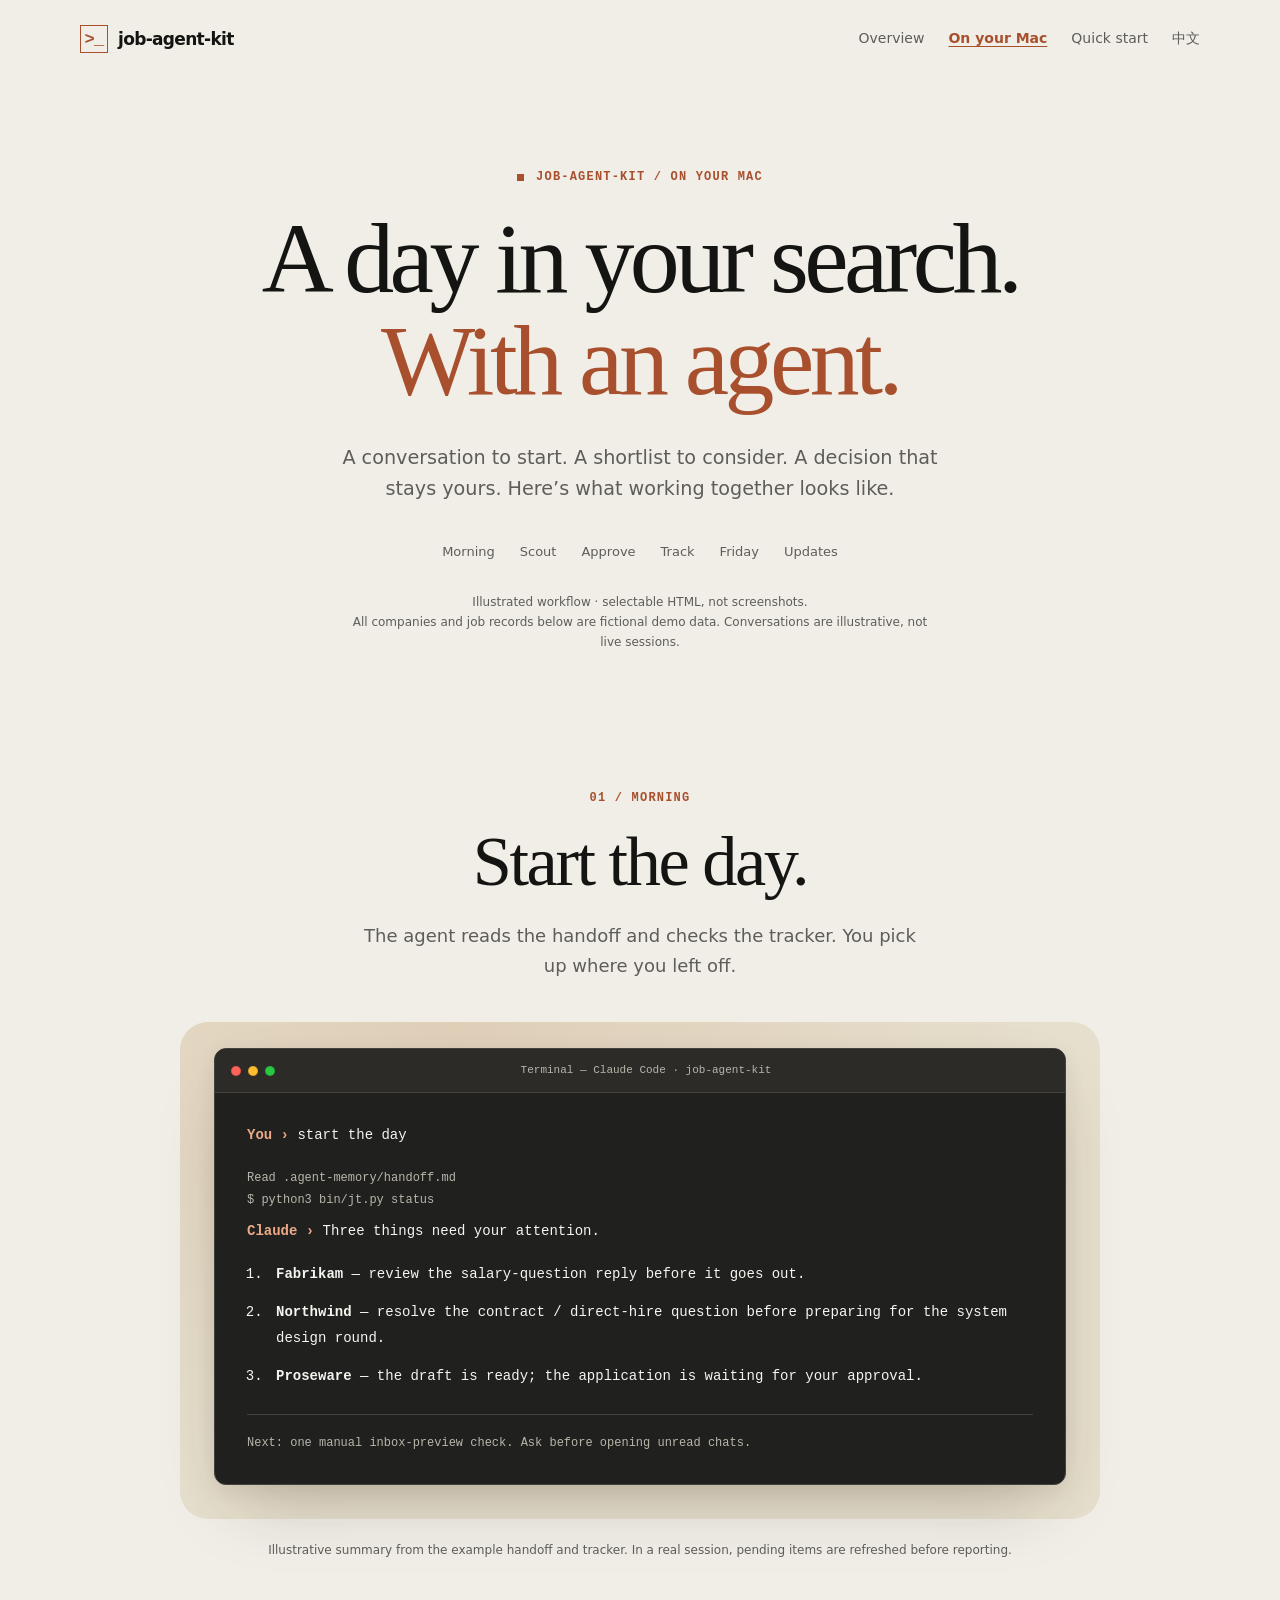
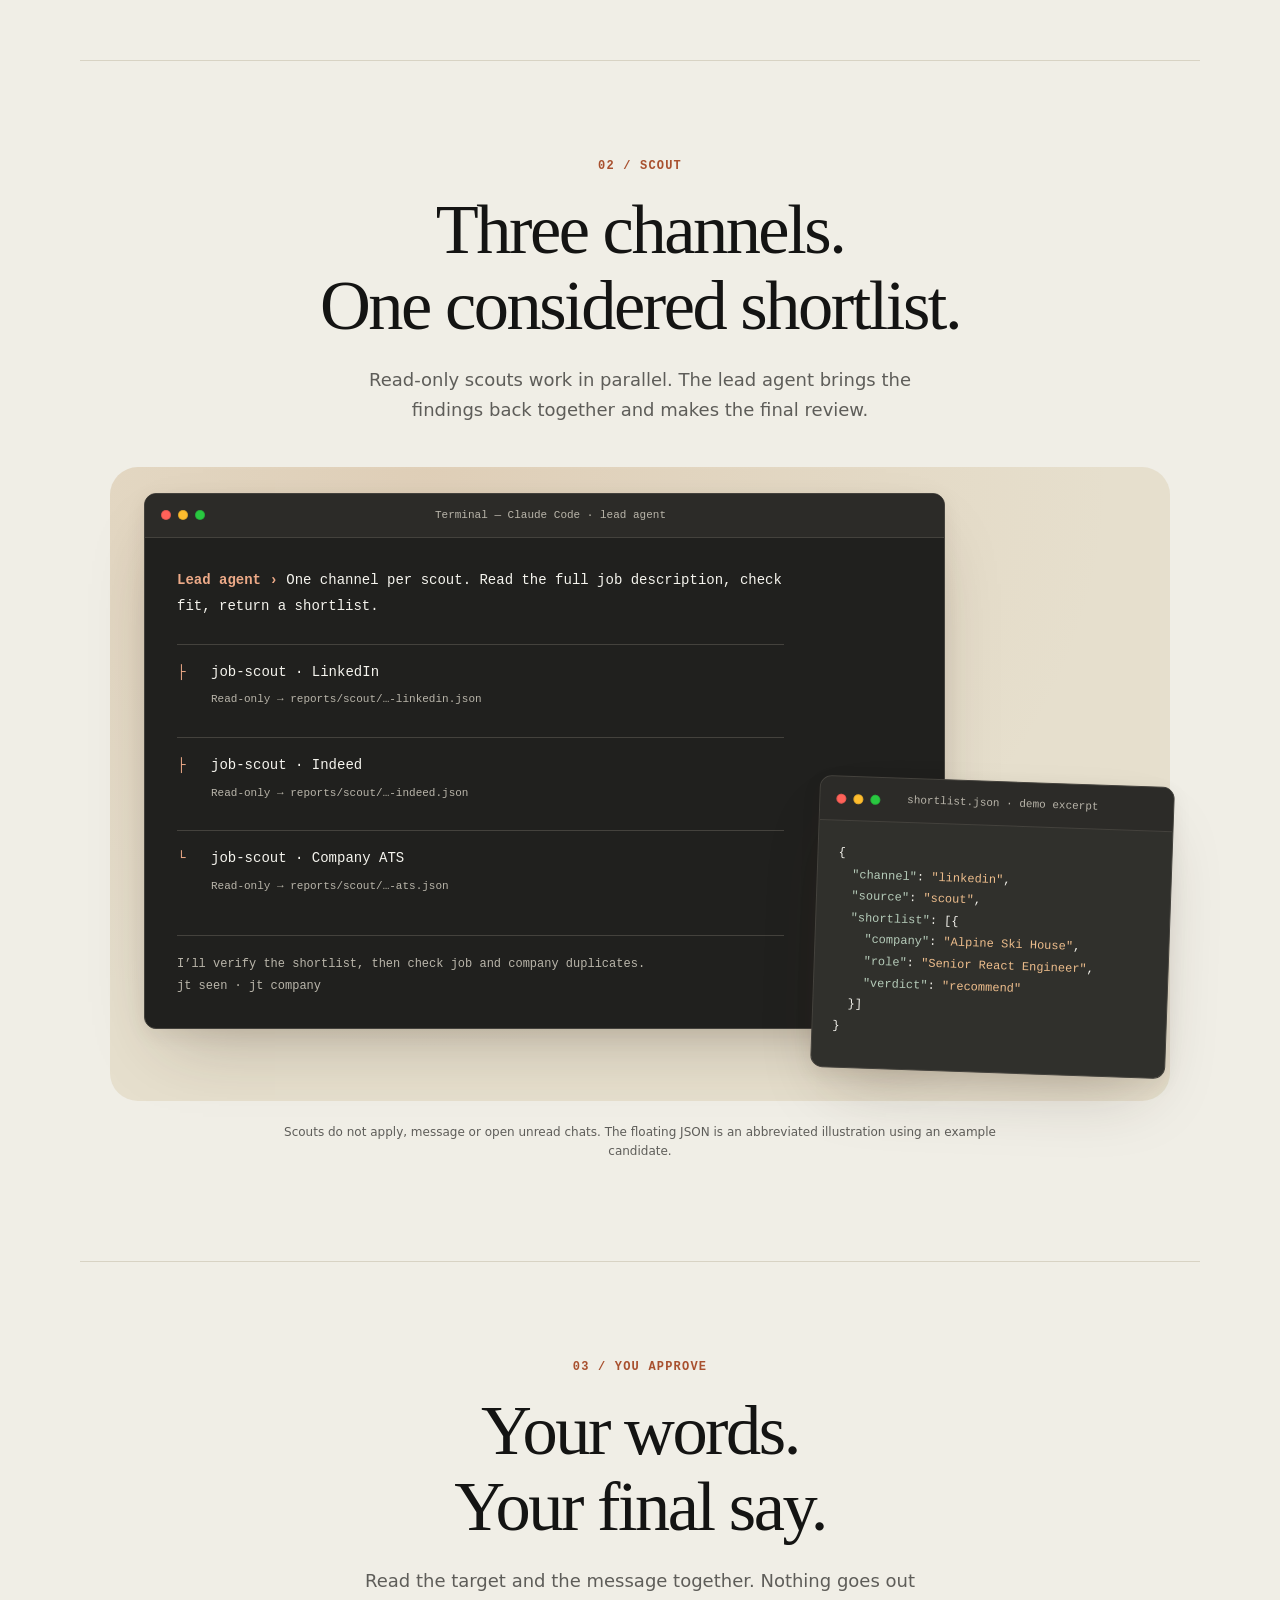
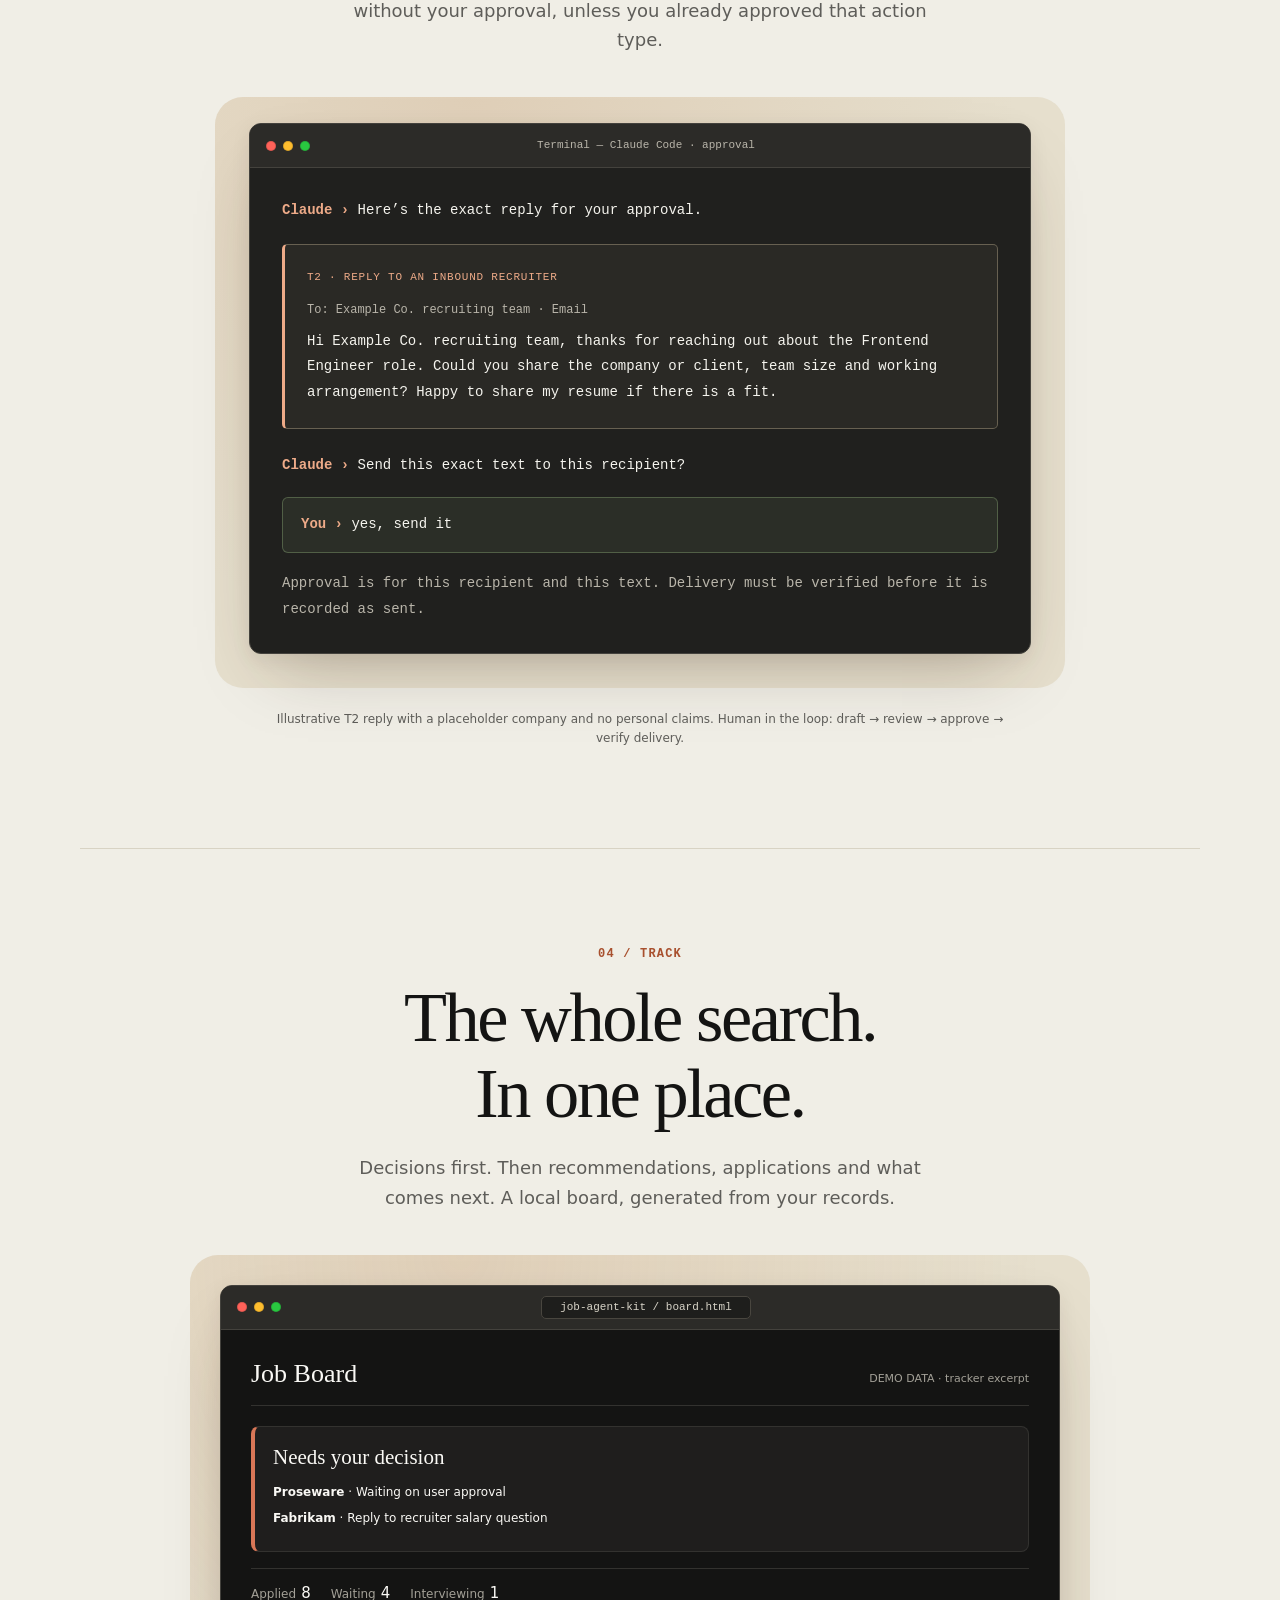
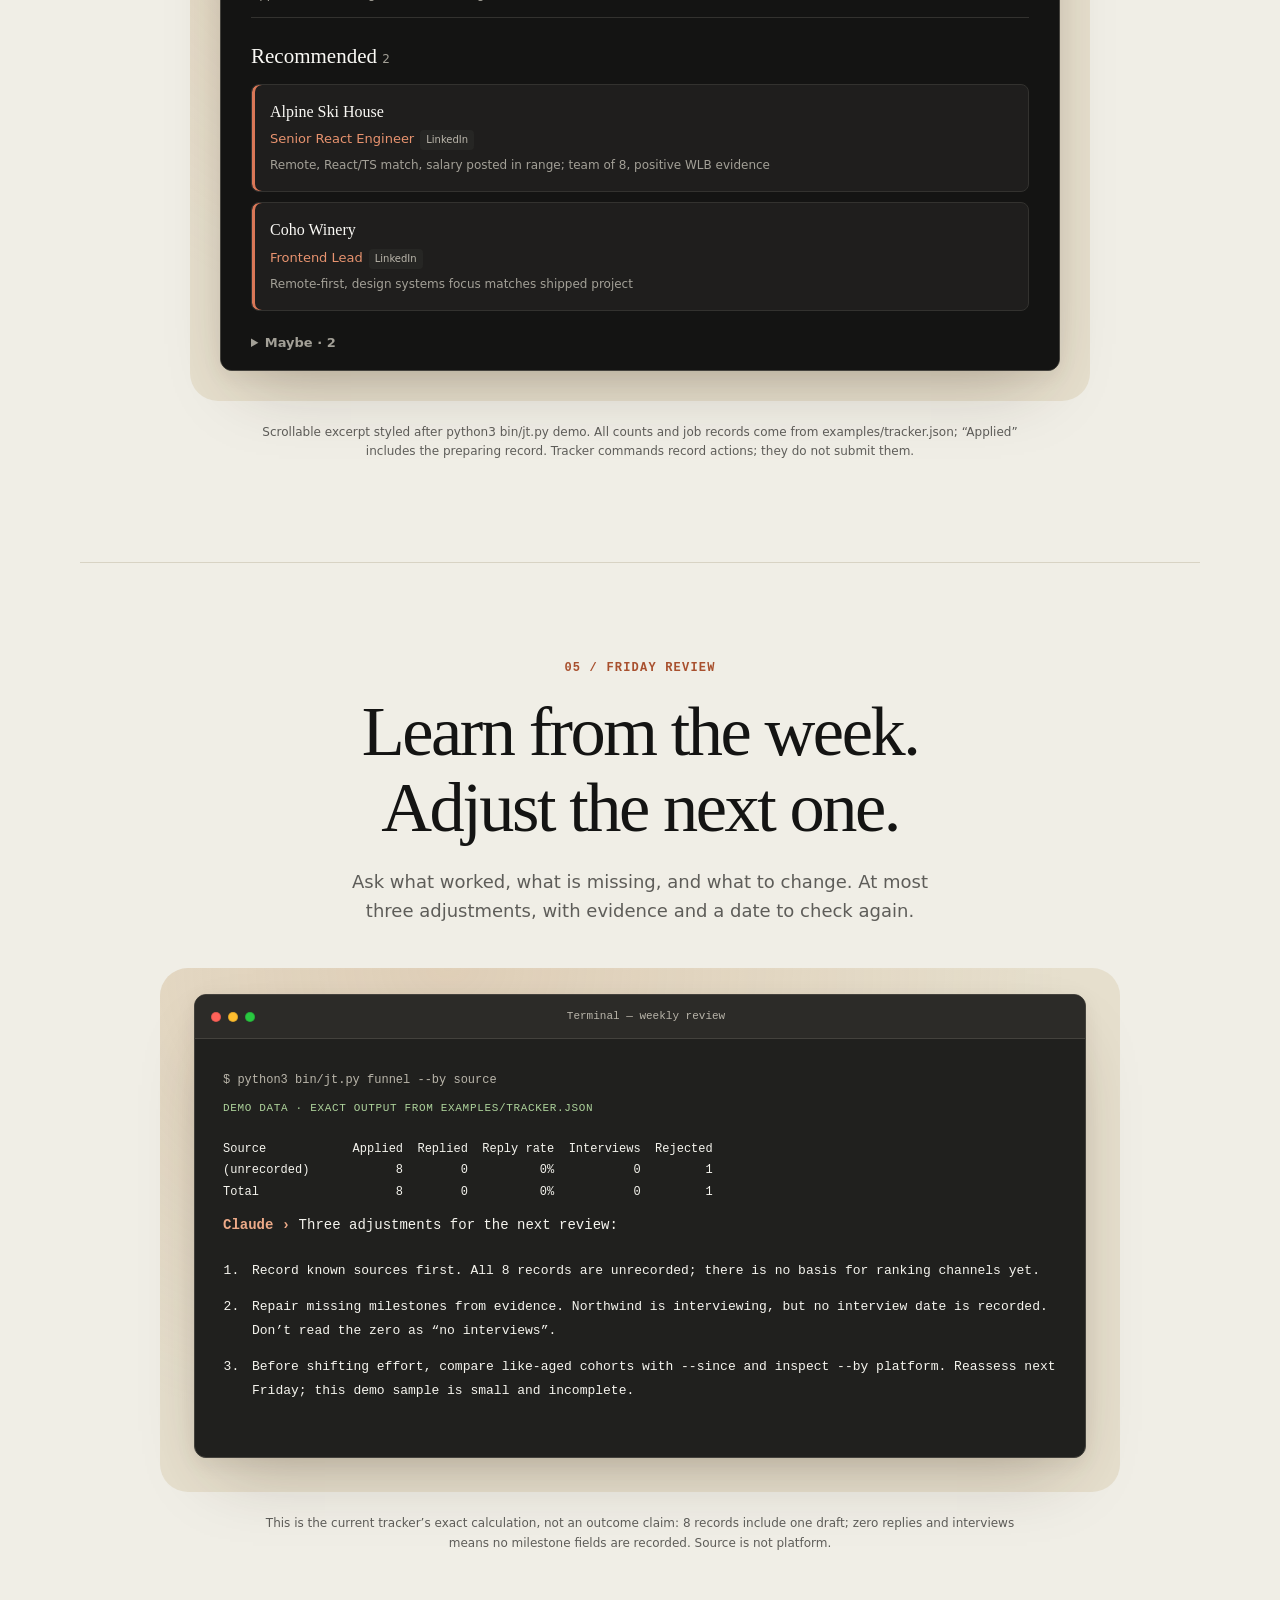
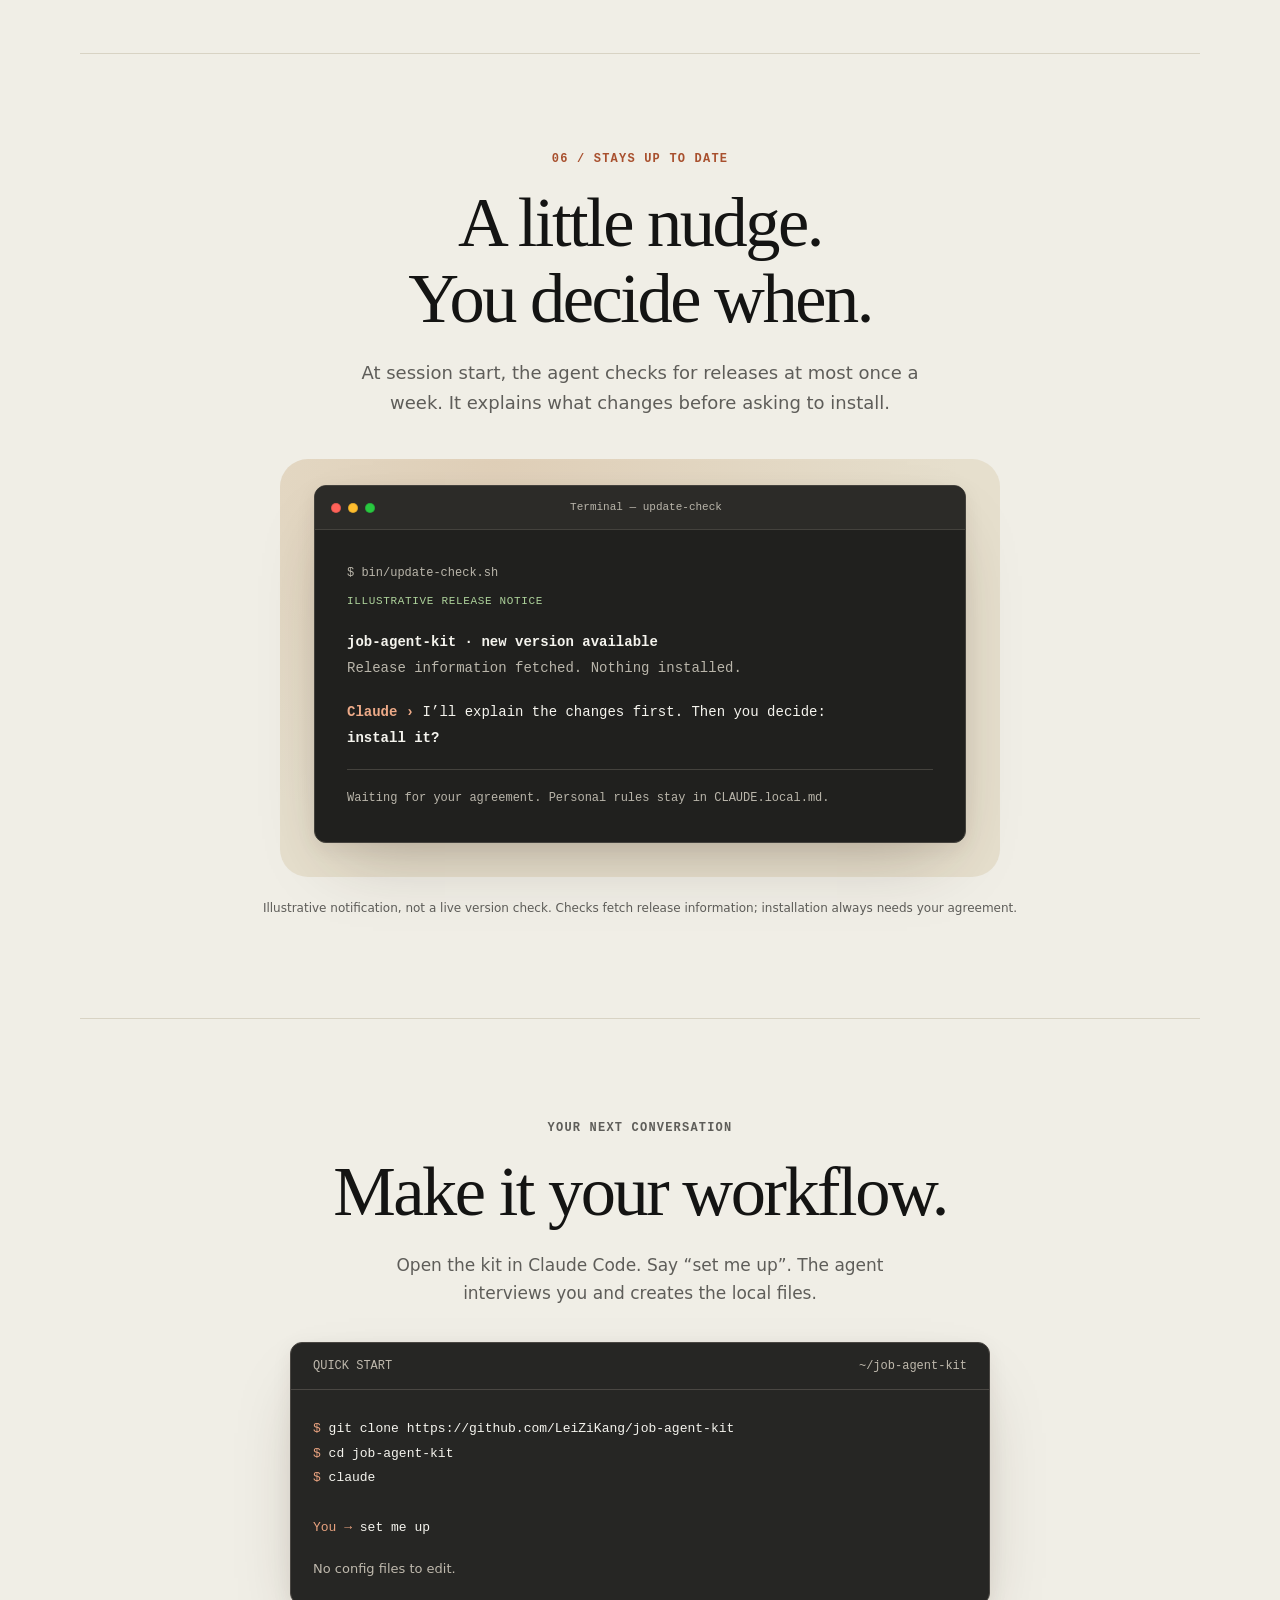
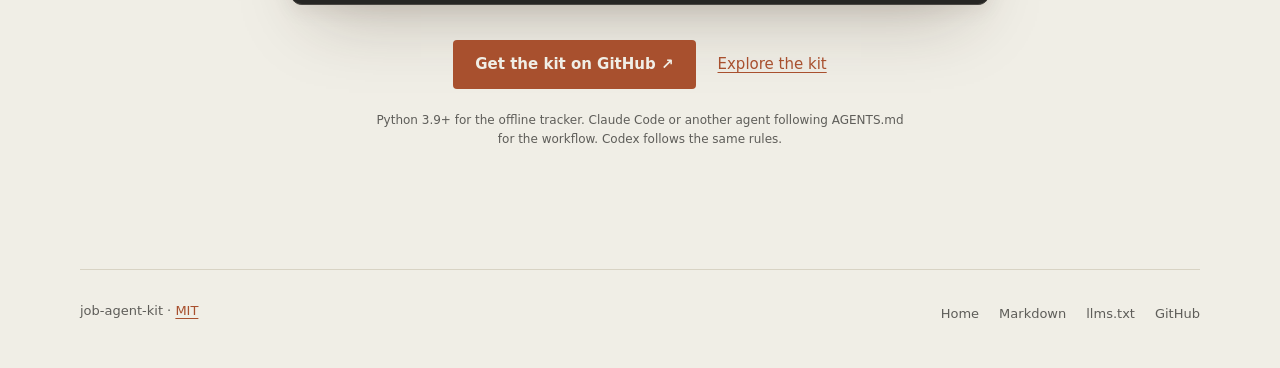
==== site/mac/index.html @ a9275a96 "site: "On your Mac" showcase page (EN + ZH) - site/mac/ and site/zh/mac/: a day with the kit in six " ====
<!doctype html>
<html lang="en">
<head>
<meta charset="utf-8">
<meta name="viewport" content="width=device-width, initial-scale=1">
<title>On your Mac — A day with job-agent-kit</title>
<meta name="description" content="See a day with job-agent-kit on your Mac: start in Claude Code, scout with subagents, approve messages, track on a local board and review your week. Illustrated with demo data.">
<link rel="canonical" href="https://leizikang.github.io/job-agent-kit/mac/">
<link rel="alternate" hreflang="en" href="https://leizikang.github.io/job-agent-kit/mac/">
<link rel="alternate" hreflang="zh-CN" href="https://leizikang.github.io/job-agent-kit/zh/mac/">
<link rel="alternate" hreflang="x-default" href="https://leizikang.github.io/job-agent-kit/mac/">
<link rel="alternate" type="text/markdown" href="./index.md" title="This page in Markdown">
<link rel="describedby" type="text/plain" href="../llms.txt">
<meta property="og:title" content="On your Mac — A day with job-agent-kit">
<meta property="og:description" content="See a day with job-agent-kit on your Mac: start in Claude Code, scout with subagents, approve messages, track on a local board and review your week. Illustrated with demo data.">
<meta property="og:type" content="website">
<meta property="og:url" content="https://leizikang.github.io/job-agent-kit/mac/">
<meta property="og:image" content="https://leizikang.github.io/job-agent-kit/assets/og.png">
<meta property="og:image:width" content="1200">
<meta property="og:image:height" content="630">
<meta property="og:image:alt" content="job-agent-kit — AI job search. You approve.">
<meta property="og:locale" content="en_US">
<meta property="og:locale:alternate" content="zh_CN">
<meta name="twitter:card" content="summary_large_image">
<meta name="twitter:title" content="On your Mac — A day with job-agent-kit">
<meta name="twitter:description" content="See a day with job-agent-kit on your Mac: start in Claude Code, scout with subagents, approve messages, track on a local board and review your week. Illustrated with demo data.">
<meta name="twitter:image" content="https://leizikang.github.io/job-agent-kit/assets/og.png">
<meta name="twitter:image:alt" content="job-agent-kit — AI job search. You approve.">
<meta name="theme-color" content="#f0eee6" media="(prefers-color-scheme: light)">
<meta name="theme-color" content="#1f1e1d" media="(prefers-color-scheme: dark)">
<link rel="icon" type="image/svg+xml" href="../assets/favicon.svg">
<link rel="stylesheet" href="../assets/style.css">
<link rel="stylesheet" href="../assets/mac.css">
<script type="application/ld+json">{"@context":"https://schema.org","@type":"WebPage","@id":"https://leizikang.github.io/job-agent-kit/mac/#webpage","name":"On your Mac — A day with job-agent-kit","description":"See a day with job-agent-kit on your Mac: start in Claude Code, scout with subagents, approve messages, track on a local board and review your week. Illustrated with demo data.","url":"https://leizikang.github.io/job-agent-kit/mac/","inLanguage":"en","isPartOf":{"@type":"WebSite","name":"job-agent-kit","url":"https://leizikang.github.io/job-agent-kit/"},"breadcrumb":{"@id":"https://leizikang.github.io/job-agent-kit/mac/#breadcrumb"}}</script>
<script type="application/ld+json">{"@context":"https://schema.org","@type":"BreadcrumbList","itemListElement":[{"@type":"ListItem","position":1,"name":"Home","item":"https://leizikang.github.io/job-agent-kit/"},{"@type":"ListItem","position":2,"name":"On your Mac","item":"https://leizikang.github.io/job-agent-kit/mac/"}],"@id":"https://leizikang.github.io/job-agent-kit/mac/#breadcrumb"}</script>
</head>
<body class="mac-page">
<a class="skip" href="#main">Skip to content</a>
<header class="site-header wrap">
<a class="brand" href="../"><span class="brand-mark" aria-hidden="true">&gt;_</span>job-agent-kit</a>
<nav aria-label="Main navigation"><a href="../">Overview</a><a href="./" aria-current="page">On your Mac</a><a href="#quick-start">Quick start</a><a href="../zh/mac/" lang="zh-CN" hreflang="zh-CN">中文</a></nav>
</header>
<main id="main" class="wrap">
<section class="mac-hero" aria-labelledby="page-title">
<p class="eyebrow">job-agent-kit / on your Mac</p>
<h1 id="page-title">A day in your search.<br><span>With an agent.</span></h1>
<p class="intro">A conversation to start. A shortlist to consider. A decision that stays yours. Here’s what working together looks like.</p>
<nav class="day-nav" aria-label="Scenes"><a href="#morning">Morning</a><a href="#scout">Scout</a><a href="#approve">Approve</a><a href="#track">Track</a><a href="#review">Friday</a><a href="#updates">Updates</a></nav>
<p class="demo-note">Illustrated workflow · selectable HTML, not screenshots.<br>All companies and job records below are fictional demo data. Conversations are illustrative, not live sessions.</p>
</section>
<section class="scene" id="morning" aria-labelledby="morning-title">
<div class="scene-copy"><p class="kicker">01 / Morning</p><h2 id="morning-title">Start the day.</h2><p>The agent reads the handoff and checks the tracker. You pick up where you left off.</p></div>
<div class="stage reveal "><div class="window "><div class="window-bar"><span class="lights" aria-hidden="true"><i></i><i></i><i></i></span><span class="window-title">Terminal — Claude Code · job-agent-kit</span></div><div class="session"><p><span class="speaker">You ›</span> start the day</p>
<p class="command">Read .agent-memory/handoff.md<br>$ python3 bin/jt.py status</p>
<p><span class="speaker">Claude ›</span> Three things need your attention.</p>
<ol><li><strong>Fabrikam</strong> — review the salary-question reply before it goes out.</li><li><strong>Northwind</strong> — resolve the contract / direct-hire question before preparing for the system design round.</li><li><strong>Proseware</strong> — the draft is ready; the application is waiting for your approval.</li></ol>
<p class="status-line">Next: one manual inbox-preview check. Ask before opening unread chats.</p></div></div></div>
<p class="scene-caption">Illustrative summary from the example handoff and tracker. In a real session, pending items are refreshed before reporting.</p>
</section>
<section class="scene" id="scout" aria-labelledby="scout-title">
<div class="scene-copy"><p class="kicker">02 / Scout</p><h2 id="scout-title">Three channels.<br>One considered shortlist.</h2><p>Read-only scouts work in parallel. The lead agent brings the findings back together and makes the final review.</p></div>
<div class="stage reveal scout-stage"><div class="window "><div class="window-bar"><span class="lights" aria-hidden="true"><i></i><i></i><i></i></span><span class="window-title">Terminal — Claude Code · lead agent</span></div><div class="session"><p><span class="speaker">Lead agent ›</span> One channel per scout. Read the full job description, check fit, return a shortlist.</p>
<ul class="scout-list"><li><span class="branch" aria-hidden="true">├</span><div>job-scout · LinkedIn<small>Read-only → reports/scout/…-linkedin.json</small></div></li><li><span class="branch" aria-hidden="true">├</span><div>job-scout · Indeed<small>Read-only → reports/scout/…-indeed.json</small></div></li><li><span class="branch" aria-hidden="true">└</span><div>job-scout · Company ATS<small>Read-only → reports/scout/…-ats.json</small></div></li></ul>
<p class="status-line">I’ll verify the shortlist, then check job and company duplicates.<br>jt seen · jt company</p></div></div><div class="window json-window"><div class="window-bar"><span class="lights" aria-hidden="true"><i></i><i></i><i></i></span><span class="window-title">shortlist.json · demo excerpt</span></div><div class="session"><pre tabindex="0" aria-label="Shortlist JSON excerpt"><code>{
  <span class="json-key">"channel"</span>: <span class="json-value">"linkedin"</span>,
  <span class="json-key">"source"</span>: <span class="json-value">"scout"</span>,
  <span class="json-key">"shortlist"</span>: [{
    <span class="json-key">"company"</span>: <span class="json-value">"Alpine Ski House"</span>,
    <span class="json-key">"role"</span>: <span class="json-value">"Senior React Engineer"</span>,
    <span class="json-key">"verdict"</span>: <span class="json-value">"recommend"</span>
  }]
}</code></pre></div></div></div>
<p class="scene-caption">Scouts do not apply, message or open unread chats. The floating JSON is an abbreviated illustration using an example candidate.</p>
</section>
<section class="scene" id="approve" aria-labelledby="approve-title">
<div class="scene-copy"><p class="kicker">03 / You approve</p><h2 id="approve-title">Your words.<br>Your final say.</h2><p>Read the target and the message together. Nothing goes out without your approval, unless you already approved that action type.</p></div>
<div class="stage reveal approval-stage"><div class="window "><div class="window-bar"><span class="lights" aria-hidden="true"><i></i><i></i><i></i></span><span class="window-title">Terminal — Claude Code · approval</span></div><div class="session"><p><span class="speaker">Claude ›</span> Here’s the exact reply for your approval.</p>
<div class="draft"><span class="draft-label">T2 · Reply to an inbound recruiter</span><p class="command">To: Example Co. recruiting team · Email</p><p>Hi Example Co. recruiting team, thanks for reaching out about the Frontend Engineer role. Could you share the company or client, team size and working arrangement? Happy to share my resume if there is a fit.</p></div>
<p><span class="speaker">Claude ›</span> Send this exact text to this recipient?</p>
<p class="approved"><span class="speaker">You ›</span> yes, send it</p>
<p class="dim">Approval is for this recipient and this text. Delivery must be verified before it is recorded as sent.</p></div></div></div>
<p class="scene-caption">Illustrative T2 reply with a placeholder company and no personal claims. Human in the loop: draft → review → approve → verify delivery.</p>
</section>
<section class="scene" id="track" aria-labelledby="track-title">
<div class="scene-copy"><p class="kicker">04 / Track</p><h2 id="track-title">The whole search.<br>In one place.</h2><p>Decisions first. Then recommendations, applications and what comes next. A local board, generated from your records.</p></div>
<div class="stage reveal board-stage"><div class="window "><div class="window-bar"><span class="lights" aria-hidden="true"><i></i><i></i><i></i></span><span class="window-title"><span class="browser-address">job-agent-kit / board.html</span></span></div><div class="board-viewport" tabindex="0" role="region" aria-label="Scrollable demo job board"><div class="board-heading"><h3>Job Board</h3><span>DEMO DATA · tracker excerpt</span></div>
<div class="board-panel"><h4>Needs your decision</h4><p><strong>Proseware</strong> · Waiting on user approval</p><p><strong>Fabrikam</strong> · Reply to recruiter salary question</p></div>
<div class="board-metrics"><span>Applied<b>8</b></span><span>Waiting<b>4</b></span><span>Interviewing<b>1</b></span></div>
<h4>Recommended <small>2</small></h4><article class="board-card "><h5>Alpine Ski House</h5><p class="board-role">Senior React Engineer<span class="board-tag">LinkedIn</span></p><p class="why">Remote, React/TS match, salary posted in range; team of 8, positive WLB evidence</p></article><article class="board-card "><h5>Coho Winery</h5><p class="board-role">Frontend Lead<span class="board-tag">LinkedIn</span></p><p class="why">Remote-first, design systems focus matches shipped project</p></article>
<details><summary>Maybe · 2</summary><article class="board-card maybe-card"><h5>Woodgrove</h5><p class="board-role">Full-stack Engineer<span class="board-tag">LinkedIn</span></p><p class="why">Good stack, but no salary and no WLB evidence yet</p></article><article class="board-card maybe-card"><h5>Lucerne</h5><p class="board-role">Web Engineer<span class="board-tag">Company site</span></p><p class="why">Hybrid in another city; ask about remote</p></article></details>
<h4>Applications <small>6 active / 8 total</small></h4><ul class="board-apps"><li><div class="board-app-line"><strong>Northwind</strong><span class="board-pill interviewing">interviewing</span><span class="board-tag">LinkedIn</span></div><p>Senior Frontend Engineer · 2026-09-28</p><p>Prep system design round Oct 16</p></li><li><div class="board-app-line"><strong>Proseware</strong><span class="board-pill preparing">preparing</span><span class="board-tag">Company site</span></div><p>Senior Software Engineer · 2026-10-13</p><p>Waiting on user approval</p></li><li><div class="board-app-line"><strong>Litware</strong><span class="board-pill submitted">submitted</span><span class="board-tag">Indeed</span></div><p>UI Engineer · 2026-10-08</p></li><li><div class="board-app-line"><strong>Adatum</strong><span class="board-pill submitted">submitted</span><span class="board-tag">Referral</span></div><p>Staff Engineer · 2026-10-06</p></li><li><div class="board-app-line"><strong>Fabrikam</strong><span class="board-pill submitted">submitted</span><span class="board-tag">Company site</span></div><p>Full-stack Engineer · 2026-10-02</p><p>Reply to recruiter salary question</p></li><li><div class="board-app-line"><strong>Contoso Mobile</strong><span class="board-pill submitted">submitted</span><span class="board-tag">LinkedIn</span></div><p>iOS Engineer · 2026-10-01</p><p>Follow up Oct 8 (T4)</p></li><li><div class="board-app-line"><strong>Tailspin Toys</strong><span class="board-pill rejected">rejected</span><span class="board-tag">Indeed</span></div><p>Web Platform Engineer · 2026-09-20</p></li><li><div class="board-app-line"><strong>Wingtip</strong><span class="board-pill ghosted">ghosted</span><span class="board-tag">Email</span></div><p>Frontend Engineer · 2026-09-15</p></li></ul></div></div></div>
<p class="scene-caption">Scrollable excerpt styled after python3 bin/jt.py demo. All counts and job records come from examples/tracker.json; “Applied” includes the preparing record. Tracker commands record actions; they do not submit them.</p>
</section>
<section class="scene" id="review" aria-labelledby="review-title">
<div class="scene-copy"><p class="kicker">05 / Friday review</p><h2 id="review-title">Learn from the week.<br>Adjust the next one.</h2><p>Ask what worked, what is missing, and what to change. At most three adjustments, with evidence and a date to check again.</p></div>
<div class="stage reveal review-stage"><div class="window "><div class="window-bar"><span class="lights" aria-hidden="true"><i></i><i></i><i></i></span><span class="window-title">Terminal — weekly review</span></div><div class="session"><p class="command">$ python3 bin/jt.py funnel --by source</p><p class="update-label">Demo data · exact output from examples/tracker.json</p>
<pre tabindex="0" aria-label="Source funnel output; scroll horizontally for all columns"><code>Source            Applied  Replied  Reply rate  Interviews  Rejected
(unrecorded)            8        0          0%           0         1
Total                   8        0          0%           0         1</code></pre>
<p><span class="speaker">Claude ›</span> Three adjustments for the next review:</p>
<ol class="review-notes"><li>Record known sources first. All 8 records are unrecorded; there is no basis for ranking channels yet.</li><li>Repair missing milestones from evidence. Northwind is interviewing, but no interview date is recorded. Don’t read the zero as “no interviews”.</li><li>Before shifting effort, compare like-aged cohorts with --since and inspect --by platform. Reassess next Friday; this demo sample is small and incomplete.</li></ol></div></div></div>
<p class="scene-caption">This is the current tracker’s exact calculation, not an outcome claim: 8 records include one draft; zero replies and interviews means no milestone fields are recorded. Source is not platform.</p>
</section>
<section class="scene" id="updates" aria-labelledby="updates-title">
<div class="scene-copy"><p class="kicker">06 / Stays up to date</p><h2 id="updates-title">A little nudge.<br>You decide when.</h2><p>At session start, the agent checks for releases at most once a week. It explains what changes before asking to install.</p></div>
<div class="stage reveal update-stage"><div class="window "><div class="window-bar"><span class="lights" aria-hidden="true"><i></i><i></i><i></i></span><span class="window-title">Terminal — update-check</span></div><div class="session"><p class="command">$ bin/update-check.sh</p><p class="update-label">Illustrative release notice</p>
<p><strong>job-agent-kit · new version available</strong><br><span class="dim">Release information fetched. Nothing installed.</span></p>
<p><span class="speaker">Claude ›</span> I’ll explain the changes first. Then you decide:<br><strong>install it?</strong></p>
<p class="status-line">Waiting for your agreement. Personal rules stay in CLAUDE.local.md.</p></div></div></div>
<p class="scene-caption">Illustrative notification, not a live version check. Checks fetch release information; installation always needs your agreement.</p>
</section>
<section class="mac-cta" id="quick-start" aria-labelledby="quick-start-title">
<p class="kicker">Your next conversation</p><h2 id="quick-start-title">Make it your workflow.</h2><p>Open the kit in Claude Code. Say “set me up”. The agent interviews you and creates the local files.</p>
<div class="quickstart"><div class="terminal"><div class="terminal-top"><span>QUICK START</span><span>~/job-agent-kit</span></div><pre><code><span class="prompt">$</span> git clone https://github.com/LeiZiKang/job-agent-kit
<span class="prompt">$</span> cd job-agent-kit
<span class="prompt">$</span> claude

<span class="prompt">You →</span> set me up</code></pre><p class="terminal-note">No config files to edit.</p></div></div>
<div class="hero-links"><a class="button" href="https://github.com/LeiZiKang/job-agent-kit">Get the kit on GitHub <span aria-hidden="true">&nbsp;↗</span></a><a href="../">Explore the kit</a></div>
<p class="requirements">Python 3.9+ for the offline tracker. Claude Code or another agent following AGENTS.md for the workflow. Codex follows the same rules.</p>
</section>
</main>
<footer class="site-footer wrap"><p>job-agent-kit · <a href="https://github.com/LeiZiKang/job-agent-kit/blob/main/LICENSE">MIT</a></p><nav aria-label="Footer navigation"><a href="../">Home</a><a href="./index.md">Markdown</a><a href="../llms.txt">llms.txt</a><a href="https://github.com/LeiZiKang/job-agent-kit">GitHub</a></nav></footer>
</body>
</html>
---- site/assets/style.css ----
/* System fonts, local assets, and no runtime dependencies. */
:root{color-scheme:light dark;--bg:#f0eee6;--surface:#faf9f5;--ink:#141413;--muted:#5e5d59;--line:#d8d3c4;--accent:#a8502e;--soft:#e6dfcd;--terminal:#262624;--terminal-ink:#f5f4ee;--focus:#2f6f9f;--serif:"Iowan Old Style","Palatino Linotype",Palatino,"Book Antiqua",Georgia,"Songti SC","Noto Serif CJK SC",serif}
*{box-sizing:border-box}
html{scroll-behavior:smooth;scroll-padding-top:1rem}
body{margin:0;background:var(--bg);color:var(--ink);font-family:system-ui,-apple-system,BlinkMacSystemFont,"Segoe UI",sans-serif;font-size:17px;line-height:1.65}
a{color:var(--accent);text-underline-offset:.22em;text-decoration-thickness:1px}
a:hover{text-decoration-thickness:2px}
a:focus-visible,summary:focus-visible{outline:3px solid var(--focus);outline-offset:5px;border-radius:2px}
.wrap{width:min(1120px,calc(100% - 64px));margin-inline:auto}
.skip{position:absolute;top:-100px;left:1rem;padding:.65rem 1rem;background:var(--surface);z-index:10}
.skip:focus{top:1rem}
.site-header{padding-block:25px;border-bottom:1px solid var(--line);display:flex;justify-content:space-between;align-items:center;gap:1rem;flex-wrap:wrap}
.brand{display:inline-flex;align-items:center;gap:10px;font-size:17px;font-weight:750;letter-spacing:-.04em;color:var(--ink);text-decoration:none}
.brand-mark{display:inline-grid;place-items:center;width:28px;height:28px;border:1px solid var(--accent);color:var(--accent);font:700 17px ui-monospace,monospace}
nav{display:flex;align-items:center;gap:24px;flex-wrap:wrap;font-size:14px}
nav a{color:var(--muted);text-decoration:none;min-height:28px;display:inline-flex;align-items:center}
nav a[aria-current]{color:var(--accent);font-weight:700;text-decoration:underline}
.hero{padding-block:76px 72px;display:grid;grid-template-columns:1.15fr 1fr;gap:56px;align-items:center}
.eyebrow,.kicker,.section-no{font:600 12px/1.5 ui-monospace,SFMono-Regular,Consolas,monospace;letter-spacing:.1em;text-transform:uppercase;color:var(--accent)}
.eyebrow{display:flex;gap:12px;align-items:center;margin:0 0 22px}
.eyebrow::before{content:"";width:7px;height:7px;background:var(--accent)}
h1,h2,h3,p{margin-top:0}
h1{font-family:var(--serif);font-size:clamp(2.6rem,4.6vw,4.25rem);font-weight:500;letter-spacing:-.02em;line-height:1.08;margin-bottom:25px;text-wrap:balance}
h1 span{color:var(--accent)}
h2{font-family:var(--serif);font-size:clamp(1.7rem,3vw,2.35rem);line-height:1.2;letter-spacing:-.01em;font-weight:500;margin-bottom:20px;text-wrap:balance}
h3{font-size:1.05rem;line-height:1.4;margin-bottom:9px;font-weight:650}
p{margin-bottom:1rem}
.intro{color:var(--muted);font-size:18px;max-width:38rem}
.button{display:inline-flex;align-items:center;justify-content:center;background:var(--accent);color:var(--bg);padding:12px 22px;border-radius:4px;text-decoration:none;font-size:15px;font-weight:650;min-height:48px}
.button:hover{filter:brightness(1.12);text-decoration:underline}
.hero-links{display:flex;gap:22px;align-items:center;flex-wrap:wrap;margin-top:25px;font-size:15px}
.terminal{background:var(--terminal);color:var(--terminal-ink);border:1px solid #4a4743;border-radius:7px;box-shadow:10px 10px 0 var(--soft);min-width:0}
.terminal-top{display:flex;justify-content:space-between;gap:12px;border-bottom:1px solid #4a4743;padding:14px 22px;font:12px/1.5 ui-monospace,monospace;color:#bfb9ad}
.terminal pre{margin:0;padding:27px 22px 10px;font-size:13px;line-height:1.9;white-space:pre-wrap;overflow-wrap:anywhere}
code,pre{font-family:ui-monospace,SFMono-Regular,Consolas,monospace}
code{font-size:.9em;overflow-wrap:anywhere}
.terminal code{font-size:inherit}
.prompt{color:#e8a27f}
.terminal-note{padding:8px 22px 24px;font-size:13px;color:#bfb9ad;margin:0}
.terminal-note strong{color:#f5f4ee;font-weight:500}
.requirements{margin:22px 0 0;font-size:12px;color:var(--muted);line-height:1.6}
.section{padding-block:60px;border-top:1px solid var(--line)}
.section-heading{display:grid;grid-template-columns:60px 1fr;align-items:baseline;margin-bottom:24px}
.section-heading h2{margin:0}
.steps{list-style:none;display:grid;grid-template-columns:repeat(5,1fr);padding:0;margin:0;gap:22px}
.steps li{border-top:2px solid var(--accent);padding-top:18px;min-width:0}
.steps p{font-size:14px;color:var(--muted);margin:0}
.two-col{display:grid;grid-template-columns:1fr 1.3fr;gap:70px}
.safety{background:var(--soft);border:1px solid var(--line);border-radius:6px;padding:30px}
.safety ul{padding-left:20px;margin:0}
.safety li{margin-bottom:12px;font-size:15px}
.safety li:last-child{margin-bottom:0}
.note{font-size:14px;color:var(--muted)}
.note:last-child{margin-bottom:0}
.evidence{border-left:3px solid var(--accent);padding-left:26px;max-width:900px}
.evidence .results{font-size:clamp(1.1rem,2.2vw,1.45rem);line-height:1.65;letter-spacing:-.02em}
.evidence strong{color:var(--accent);font-weight:700}
.source{font:12px/1.6 ui-monospace,monospace;color:var(--muted);margin-top:24px}
.flow-layout{display:grid;grid-template-columns:1.15fr 1fr;gap:56px;align-items:center}
.flow{display:block;width:100%;height:auto;color:var(--ink)}
.flow .node{fill:var(--surface);stroke:var(--line);stroke-width:2}
.flow .lead,.flow .review{fill:var(--soft);stroke:var(--accent)}
.flow .edge{fill:none;stroke:var(--accent);stroke-width:2}
.flow .arrow{fill:var(--accent)}
.flow text{fill:var(--ink);font-family:var(--serif);font-size:18px;text-anchor:middle}
.flow .sub{fill:var(--muted);font-size:14px}
.explain{margin:0}
.explain dt{font-weight:650;margin-top:20px}
.explain dt:first-child{margin-top:0}
.explain dd{margin:5px 0 0;font-size:15px;color:var(--muted)}
.update{display:grid;grid-template-columns:1fr 1.3fr;gap:70px}
.version{display:inline-block;padding:5px 12px;border:1px solid var(--accent);border-radius:3px;font:14px/1.5 ui-monospace,monospace;color:var(--accent);margin-bottom:18px}
.faq{max-width:870px;margin-left:60px}
details{border-bottom:1px solid var(--line);padding:18px 0}
summary{cursor:pointer;font-weight:600;line-height:1.5;min-height:30px;padding-right:8px}
details p{font-size:15px;color:var(--muted);margin:13px 0 3px;max-width:760px}
.site-footer{border-top:1px solid var(--line);padding-block:30px 40px;display:flex;justify-content:space-between;gap:20px;flex-wrap:wrap;font-size:13px;color:var(--muted)}
.site-footer p{margin:0}
.site-footer nav{font-size:13px;gap:20px}
.error{max-width:700px;padding-block:90px}
html[lang="zh-CN"] h1{letter-spacing:-.035em;line-height:1.2}
html[lang="zh-CN"] h2{letter-spacing:-.025em}
@media(prefers-color-scheme:dark){:root{--bg:#1f1e1d;--surface:#262624;--ink:#f0eee6;--muted:#b7b3a8;--line:#3d3b37;--accent:#e08a64;--soft:#33302b;--terminal:#181817;--focus:#f0b98c}}
@media(max-width:850px){.hero{gap:32px;grid-template-columns:1fr;padding-block:48px}.hero-copy{max-width:650px}.quickstart{max-width:650px;width:100%}.steps{grid-template-columns:repeat(2,1fr);gap:28px}.two-col,.update{grid-template-columns:1fr;gap:22px}.flow-layout{gap:28px}.section{padding-block:42px}}
@media(max-width:560px){.wrap{width:calc(100% - 36px)}.site-header{padding-block:18px}nav{gap:18px}.hero{padding-block:38px 45px}h1{font-size:2.65rem}.intro{font-size:17px}.section-heading{grid-template-columns:36px 1fr}.steps{grid-template-columns:1fr}.steps li{display:grid;grid-template-columns:110px 1fr;gap:16px;padding-top:15px}.steps h3{margin:0}.safety{padding:22px}.evidence{padding-left:18px}.flow-layout{grid-template-columns:1fr}.faq{margin-left:0}.terminal pre{padding-inline:16px;font-size:12px}.terminal-top,.terminal-note{padding-inline:16px}.site-footer{flex-direction:column}}
@media(prefers-reduced-motion:reduce){html{scroll-behavior:auto}}
---- site/assets/mac.css ----
/* Local styles for the bilingual Mac walkthrough. All interface text stays in HTML. */
.mac-page{--window:#20201e;--window-edge:#44423d;--window-text:#f5f4ee;--window-dim:#b9b5aa;--window-accent:#edaa88;--green:#add29b;--shadow:0 32px 70px -24px #33231345,0 6px 20px #33231312}
.mac-page .site-header{border-bottom:0}
.mac-hero{text-align:center;padding:90px 0 40px;max-width:900px;margin:auto}
.mac-hero .eyebrow{justify-content:center}
.mac-hero h1{font-size:clamp(3.3rem,7.8vw,6.8rem);line-height:1.02;letter-spacing:-.045em;margin-bottom:30px}
.mac-hero .intro{margin:0 auto 24px;max-width:620px;font-size:clamp(1rem,2vw,1.2rem)}
.mac-hero .demo-note{font-size:12px;color:var(--muted);max-width:590px;margin:25px auto 0}
.day-nav{display:flex;justify-content:center;gap:9px 25px;flex-wrap:wrap;margin:30px auto 0;font-size:13px}
.day-nav a{color:var(--muted);text-decoration:none;padding-block:6px}
.scene{padding:96px 0 100px;min-height:90svh;display:flex;flex-direction:column;justify-content:center;scroll-margin-top:24px}
.scene+.scene{border-top:1px solid var(--line)}
.scene-copy{max-width:720px;margin:0 auto 42px;text-align:center}
.scene-copy .kicker{margin-bottom:16px}
.scene-copy h2,.mac-cta h2{font-size:clamp(2.4rem,5.5vw,4.6rem);letter-spacing:-.035em;line-height:1.08;margin-bottom:22px}
.scene-copy>p:last-child{max-width:580px;margin:0 auto;color:var(--muted);font-size:18px}
.stage{position:relative;width:100%;max-width:920px;margin-inline:auto;padding:26px 34px 34px;border-radius:28px;background:radial-gradient(ellipse at 30% 0%,#cfa58045,transparent 65%),var(--soft);min-width:0}
.window{min-width:0;border:1px solid var(--window-edge);border-radius:12px;overflow:hidden;box-shadow:var(--shadow);background:var(--window);color:var(--window-text);text-align:left}
.window-bar{min-height:44px;display:flex;align-items:center;gap:16px;padding:10px 16px;background:#2c2b28;border-bottom:1px solid var(--window-edge);color:var(--window-dim);font:11px/1.6 ui-monospace,SFMono-Regular,Consolas,monospace}
.window-title{flex:1;min-width:0;overflow-wrap:anywhere;text-align:center;padding-right:48px}
.lights{display:flex;gap:7px;flex:none}
.lights i{height:10px;width:10px;border-radius:50%;background:#ff6259;box-shadow:inset 0 0 0 1px #0002}
.lights i:nth-child(2){background:#febd2e}.lights i:nth-child(3){background:#29c840}
.session{font:14px/1.85 ui-monospace,SFMono-Regular,Consolas,monospace;padding:30px 32px;overflow-wrap:anywhere}
.session p{margin:0 0 18px}.session p:last-child{margin-bottom:0}
.session .speaker{color:var(--window-accent);font-weight:600}
.session .dim,.session .command{color:var(--window-dim)}
.session .command{font-size:12px;margin:0 0 7px}.session .success{color:var(--green)}
.session ol{padding-left:24px;margin:16px 0 24px}.session li{padding-left:5px;margin-bottom:12px}
.session strong{font-weight:600}.session pre{margin:0;font-size:12px;line-height:1.8;overflow-x:auto;max-width:100%;padding:2px 0 10px;white-space:pre;overflow-wrap:normal}
.session code{font-size:inherit}.session pre:focus-visible,.board-viewport:focus-visible{outline:2px solid var(--window-accent);outline-offset:-3px}
.session .status-line{font-size:12px;border-top:1px solid var(--window-edge);padding-top:17px;color:var(--window-dim)}
.scene-caption{font-size:12px;line-height:1.6;color:var(--muted);text-align:center;max-width:760px;margin:22px auto 0}
.scout-stage{max-width:1060px;padding-right:225px;padding-bottom:72px}
/* Reserve space where the floating report overlaps the main window. */
@media(min-width:851px){.scout-stage>.window:first-child .session{padding-right:160px}}
.scout-list{list-style:none;padding:0;margin:24px 0}
.scout-list li{display:grid;grid-template-columns:22px 1fr;gap:12px;padding:15px 0;border-top:1px solid var(--window-edge)}
.scout-list .branch{color:var(--window-accent)}
.scout-list small{display:block;font-size:11px;color:var(--window-dim);margin-top:4px}
.json-window{position:absolute;right:0;bottom:27px;width:355px;transform:rotate(2deg);background:#30302c}
.json-window .session{padding:20px;font-size:12px}.json-key{color:#b5cbb9}.json-value{color:#edbd8c}
.approval-stage{max-width:850px}
.draft{border:1px solid #676051;border-left:3px solid var(--window-accent);padding:22px;margin:20px 0 24px;background:#2a2925;border-radius:5px}
.draft-label{display:block;color:var(--window-accent);font-size:11px;text-transform:uppercase;letter-spacing:.07em;margin-bottom:12px}
.approved{background:#a4c88e15;border:1px solid #a4c88e50;padding:14px 18px;border-radius:6px}
.approval-caption{display:flex;align-items:center;justify-content:center;gap:9px;flex-wrap:wrap;margin-top:25px;font-size:13px;color:var(--muted)}
.approval-caption b{color:var(--accent);font-weight:600}
.board-stage{max-width:900px;padding:30px}
.browser-address{background:#1e1e1c;border:1px solid #49463f;border-radius:5px;padding:2px 18px;display:inline-block;max-width:100%;color:#d8d4c8}
.board-viewport{max-height:640px;overflow:auto;scrollbar-color:#625d54 #20201e;background:#141413;padding:28px 30px;color:#faf9f5;font-size:13px;line-height:1.6;overflow-wrap:anywhere}
.board-heading{display:flex;justify-content:space-between;gap:16px;align-items:baseline;border-bottom:1px solid #33322f;padding-bottom:16px;margin-bottom:20px}
.board-heading h3{font:400 26px/1.2 var(--serif);margin:0}.board-heading span{font-size:11px;color:#a3a097}
.board-panel{background:#1f1e1d;border:1px solid #33322f;border-left:4px solid #d97757;border-radius:8px;padding:16px 18px;margin:16px 0}
.board-viewport h4{font:400 21px/1.4 var(--serif);margin:24px 0 12px}.board-panel h4{margin:0 0 10px}.board-panel p{font-size:12px;margin:0 0 7px}
.board-metrics{display:flex;flex-wrap:wrap;gap:6px 20px;padding:12px 0;border-block:1px solid #33322f;font-size:12px;color:#a3a097}
.board-metrics b{color:#faf9f5;font-size:15px;font-weight:500;margin-left:5px}.board-viewport small{color:#a3a097;font:400 12px/1.6 system-ui,sans-serif}
.board-card{background:#1f1e1d;border:1px solid #33322f;border-radius:8px;padding:16px 18px;margin:10px 0;box-shadow:inset 3px 0 0 #d97757}
.board-card.maybe-card{box-shadow:none}.board-card h5{font:500 16px/1.4 var(--serif);margin:0 0 6px}.board-role{color:#e8936f;margin:0 0 6px}
.board-card .why{font-size:12px;color:#a3a097;margin:0}.board-tag{font-size:10px;padding:2px 6px;border-radius:4px;background:#262624;color:#bbb7ac;margin-left:6px;display:inline-block}
.board-apps{list-style:none;padding:0;margin:0}.board-apps li{padding:14px 0;border-bottom:1px solid #33322f}.board-apps p{font-size:12px;color:#a3a097;margin:5px 0 0}
.board-app-line{display:flex;align-items:baseline;flex-wrap:wrap;gap:6px}.board-pill{font-size:10px;padding:1px 7px;border-radius:4px;color:#e8936f;background:#d9775729}.board-pill.interviewing{color:#a6c893;background:#5f7d4e21}
.board-viewport details{padding:12px 0;border-color:#33322f}.board-viewport summary{color:#a3a097;font-size:13px}.board-viewport details p{color:#a3a097;font-size:12px}
.review-stage{max-width:960px}.review-stage .session{padding-inline:28px}.review-notes{margin-top:20px!important;font-size:13px}
.update-stage{max-width:720px}.update-stage .session{padding:32px}.update-label{font-size:11px;letter-spacing:.06em;text-transform:uppercase;color:var(--green)}
.mac-cta{padding:100px 0 120px;border-top:1px solid var(--line);text-align:center}.mac-cta>p{color:var(--muted);max-width:540px;margin-inline:auto}.mac-cta .quickstart{max-width:700px;margin:35px auto;text-align:left}.mac-cta .terminal{box-shadow:var(--shadow);border-radius:12px}.mac-cta .hero-links{justify-content:center}
@supports(animation-timeline:view()){
  @media(prefers-reduced-motion:no-preference){
    .reveal{animation:scene-arrive linear both;animation-timeline:view();animation-range:entry 0% entry 28%}
    @keyframes scene-arrive{from{opacity:.2;transform:translateY(32px)}to{opacity:1;transform:translateY(0)}}
  }
}
@supports not (animation-timeline:view()){.reveal{opacity:1;transform:none}}
@media(prefers-color-scheme:dark){.mac-page{--shadow:0 32px 70px -20px #0009,0 6px 20px #0005}.stage{background:radial-gradient(ellipse at 30% 0%,#85513738,transparent 65%),var(--soft)}}
@media(max-width:850px){.mac-hero{padding-top:60px}.scene{padding-block:65px;min-height:auto}.scout-stage{padding-right:30px;padding-bottom:30px}.json-window{position:relative;right:auto;bottom:auto;transform:none;width:90%;margin:22px 0 0 auto}.scene-copy{margin-bottom:30px}}
@media(max-width:560px){.mac-hero{padding-top:48px}.mac-hero h1{font-size:3.35rem}.mac-hero .demo-note{font-size:11px}.day-nav{gap:5px 20px}.scene{padding-block:55px}.scene-copy>p:last-child{font-size:16px}.scene-copy h2{font-size:2.65rem}.stage{padding:14px 9px 18px;border-radius:18px}.session{padding:23px 18px;font-size:12px}.window-bar{padding:10px 12px;gap:10px}.window-title{padding-right:0;font-size:10px}.lights{gap:5px}.lights i{width:9px;height:9px}.json-window{width:100%;margin-top:18px}.json-window .session{padding:18px 14px}.session pre{font-size:11px}.draft{padding:16px 14px}.board-viewport{padding:20px 16px;max-height:660px}.board-heading{flex-wrap:wrap;gap:8px}.board-metrics{gap:7px 14px}.board-card{padding:14px}.board-card .why{font-size:12px}.review-stage .session,.update-stage .session{padding:23px 16px}.review-notes{font-size:12px}.mac-cta{padding:65px 0 75px}.mac-cta h2{font-size:2.6rem}.scene-caption{padding-inline:8px}.mac-page .site-footer nav{gap:12px 20px}}
@media(prefers-reduced-motion:reduce){.mac-page *,.mac-page *::before,.mac-page *::after{animation:none!important;transition:none!important;scroll-behavior:auto!important}.reveal{opacity:1!important;transform:none!important}}
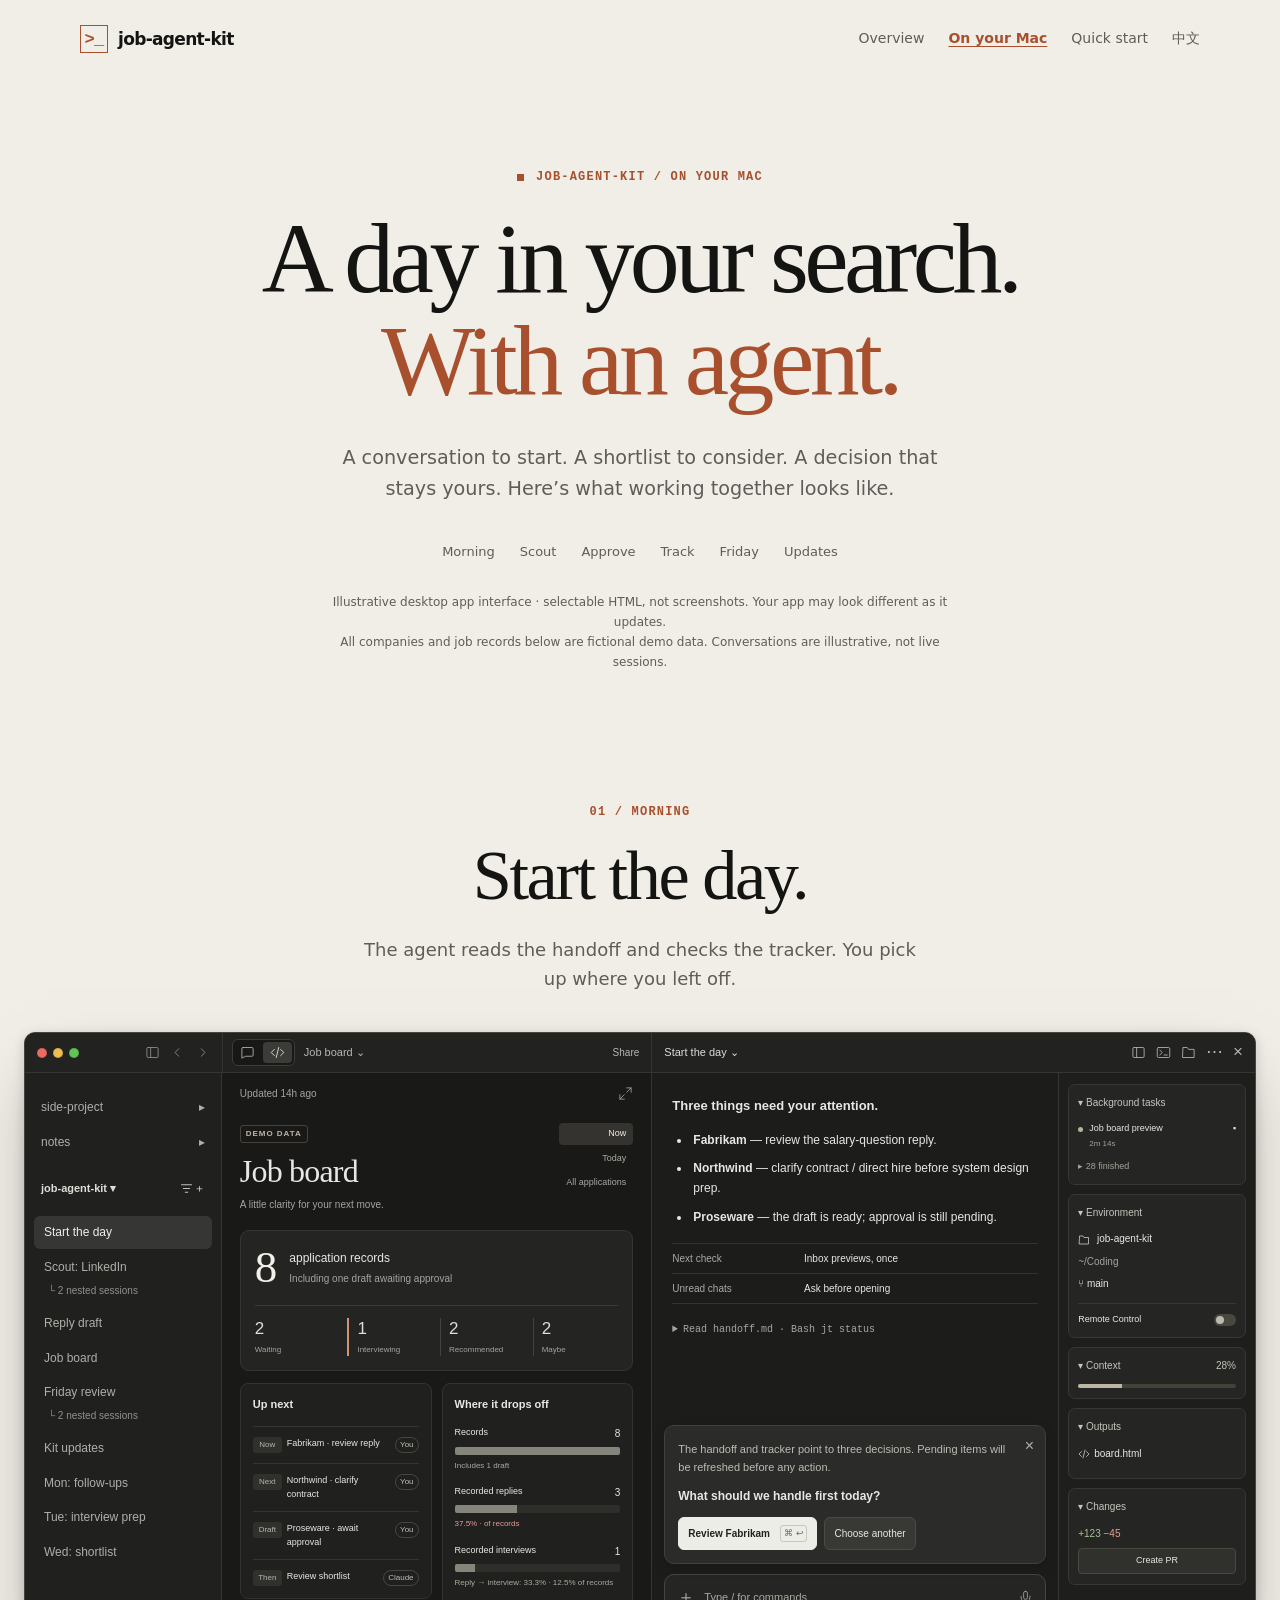
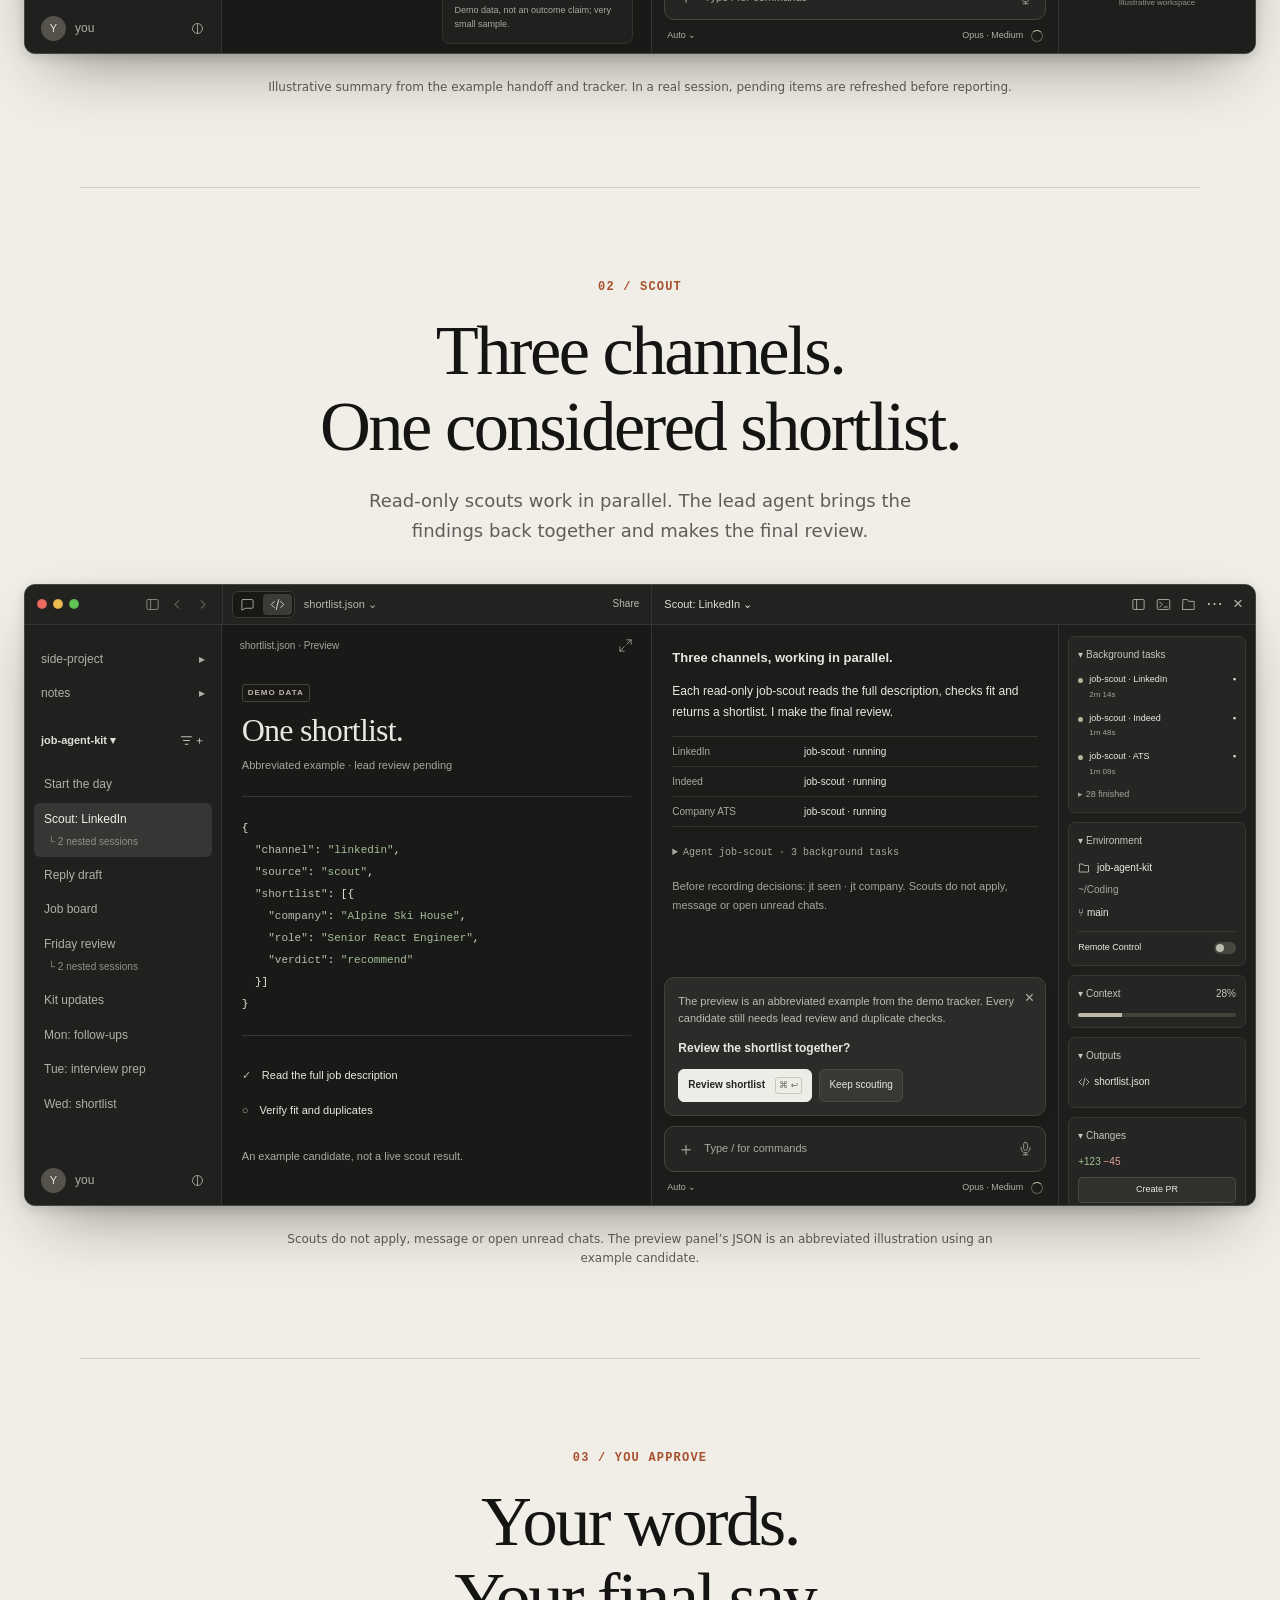
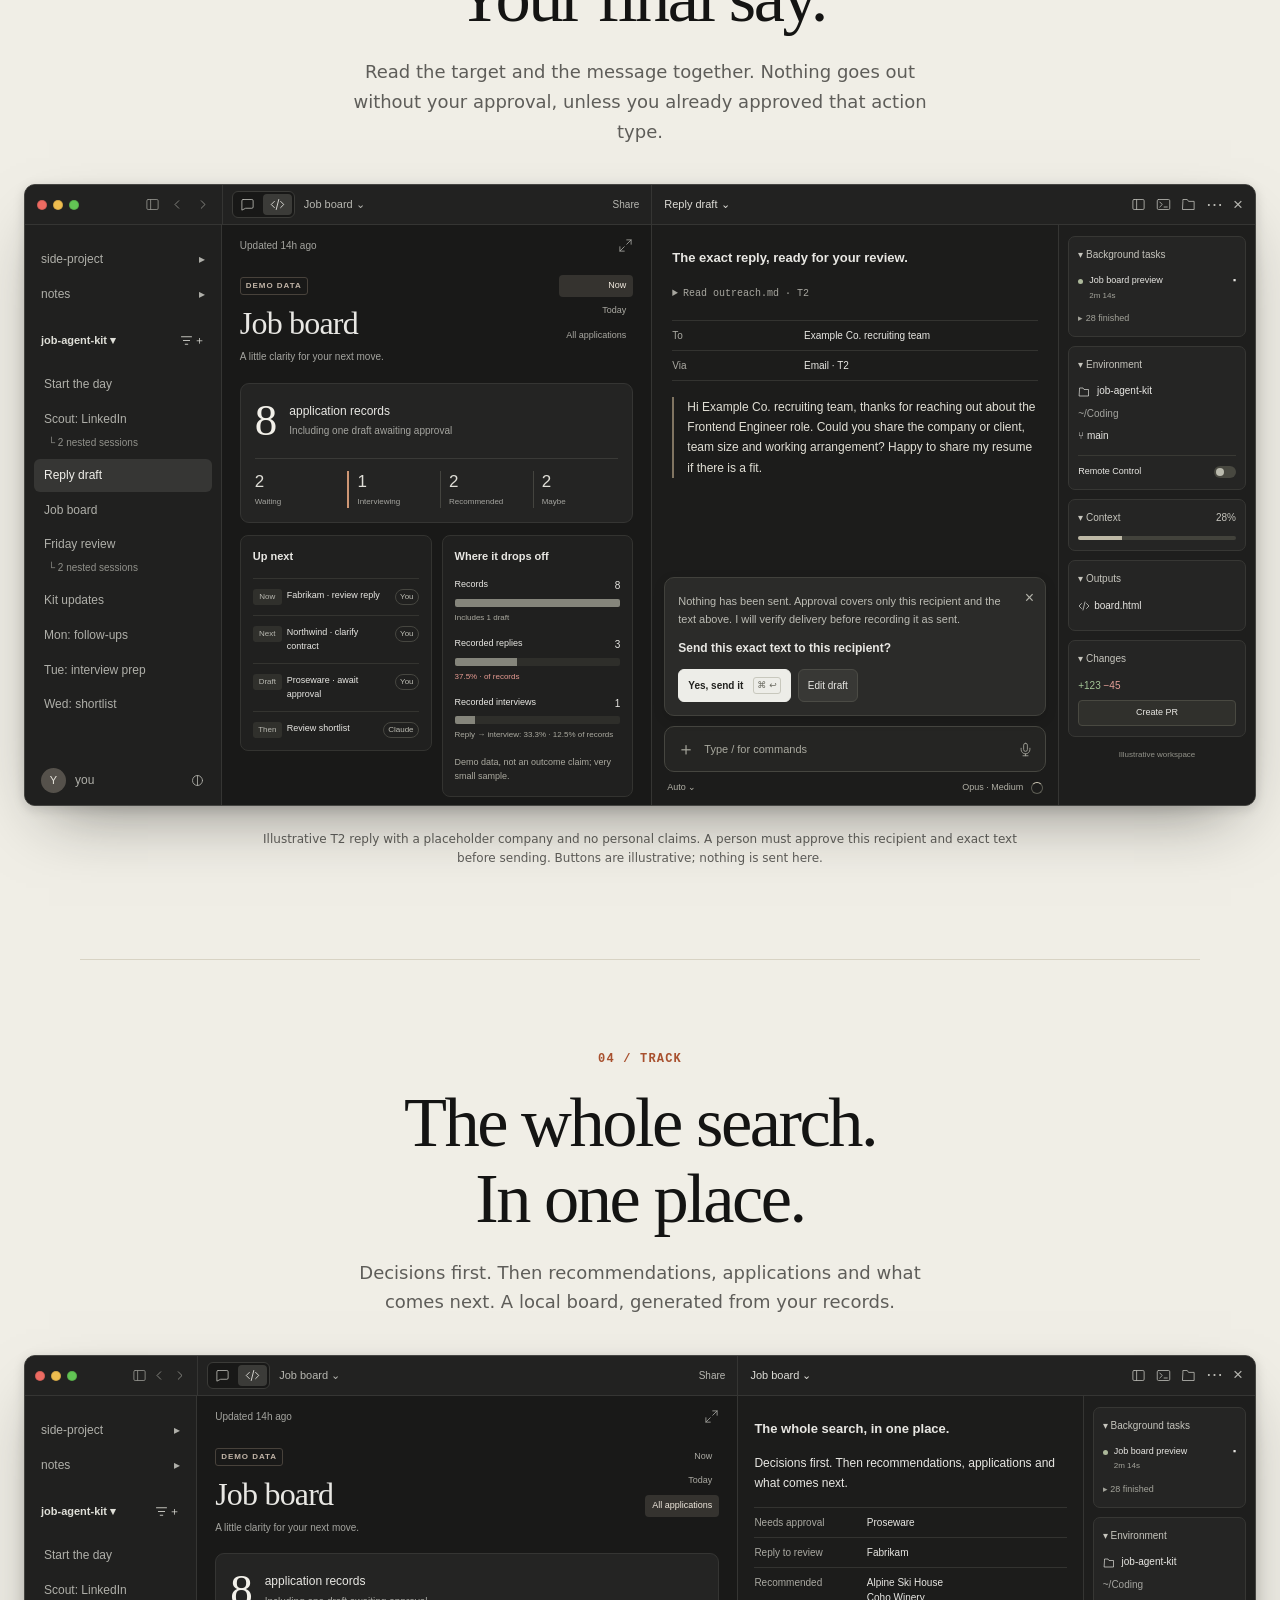
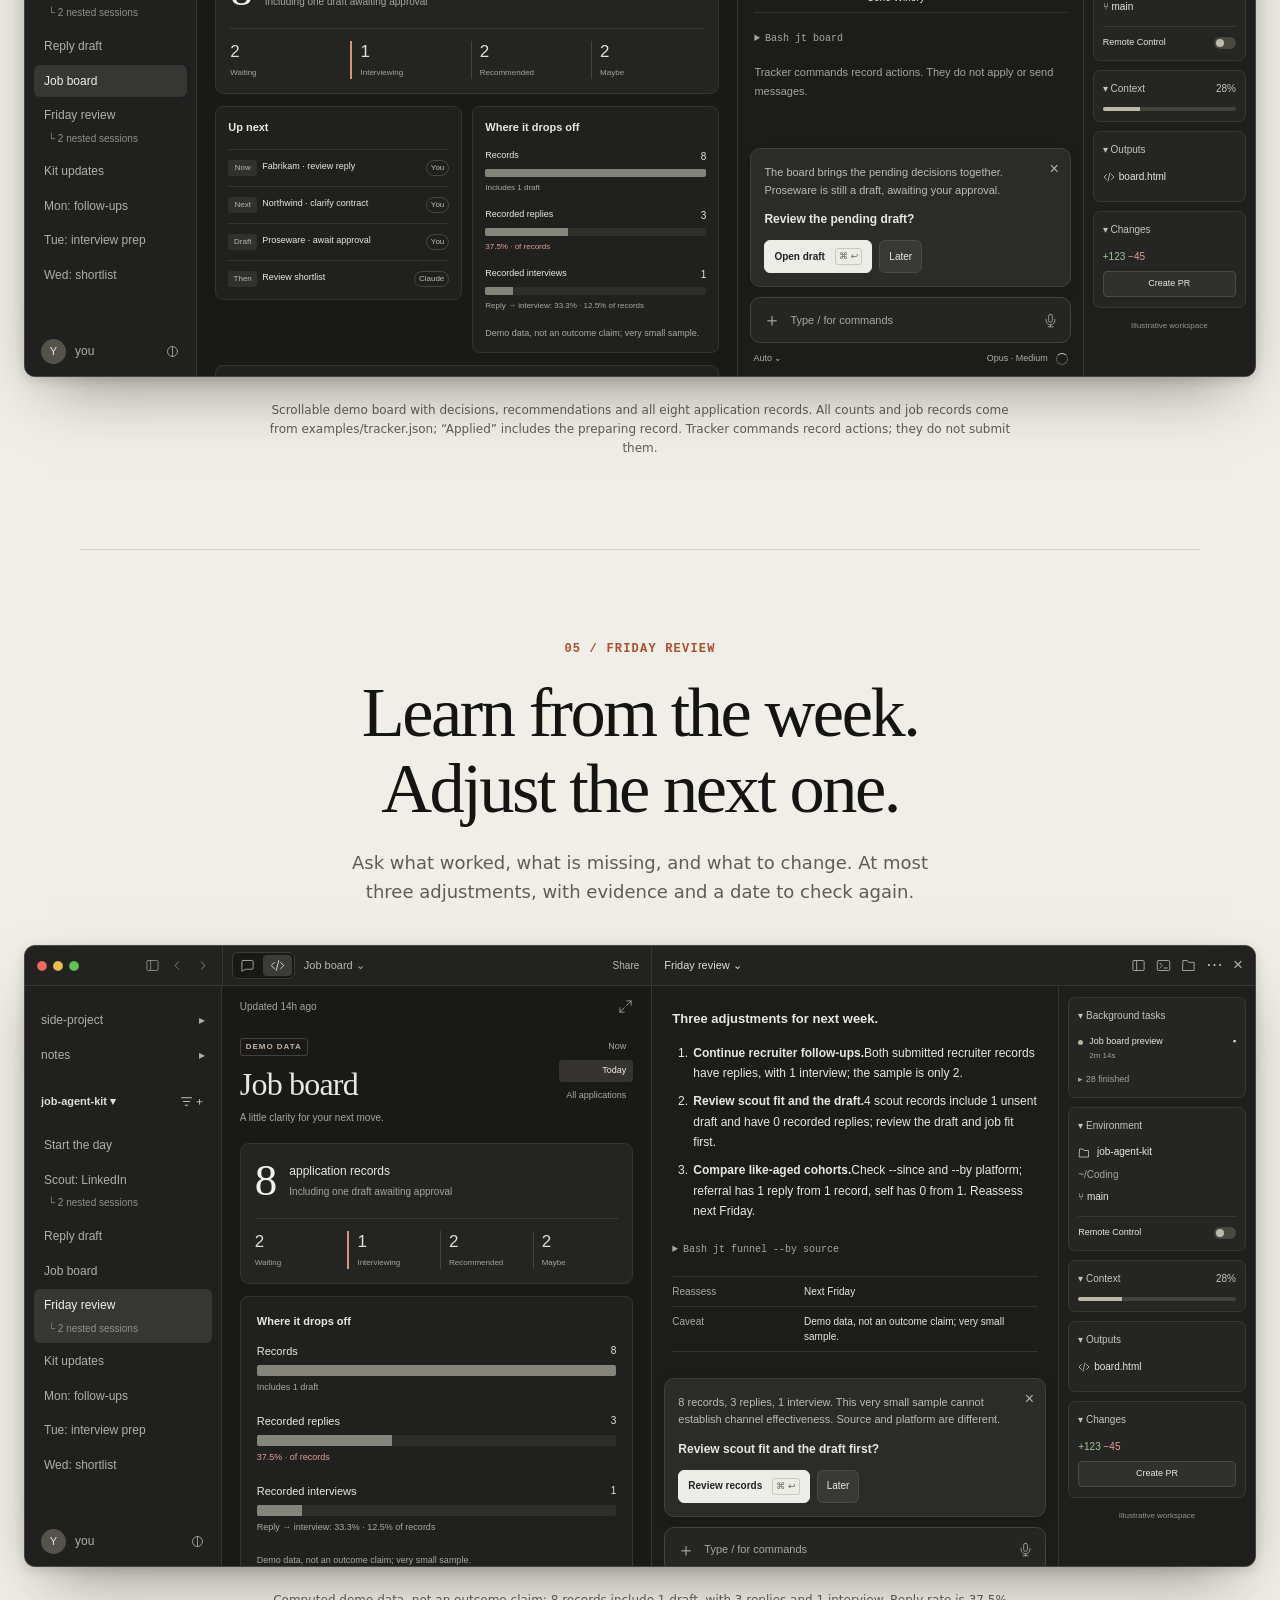
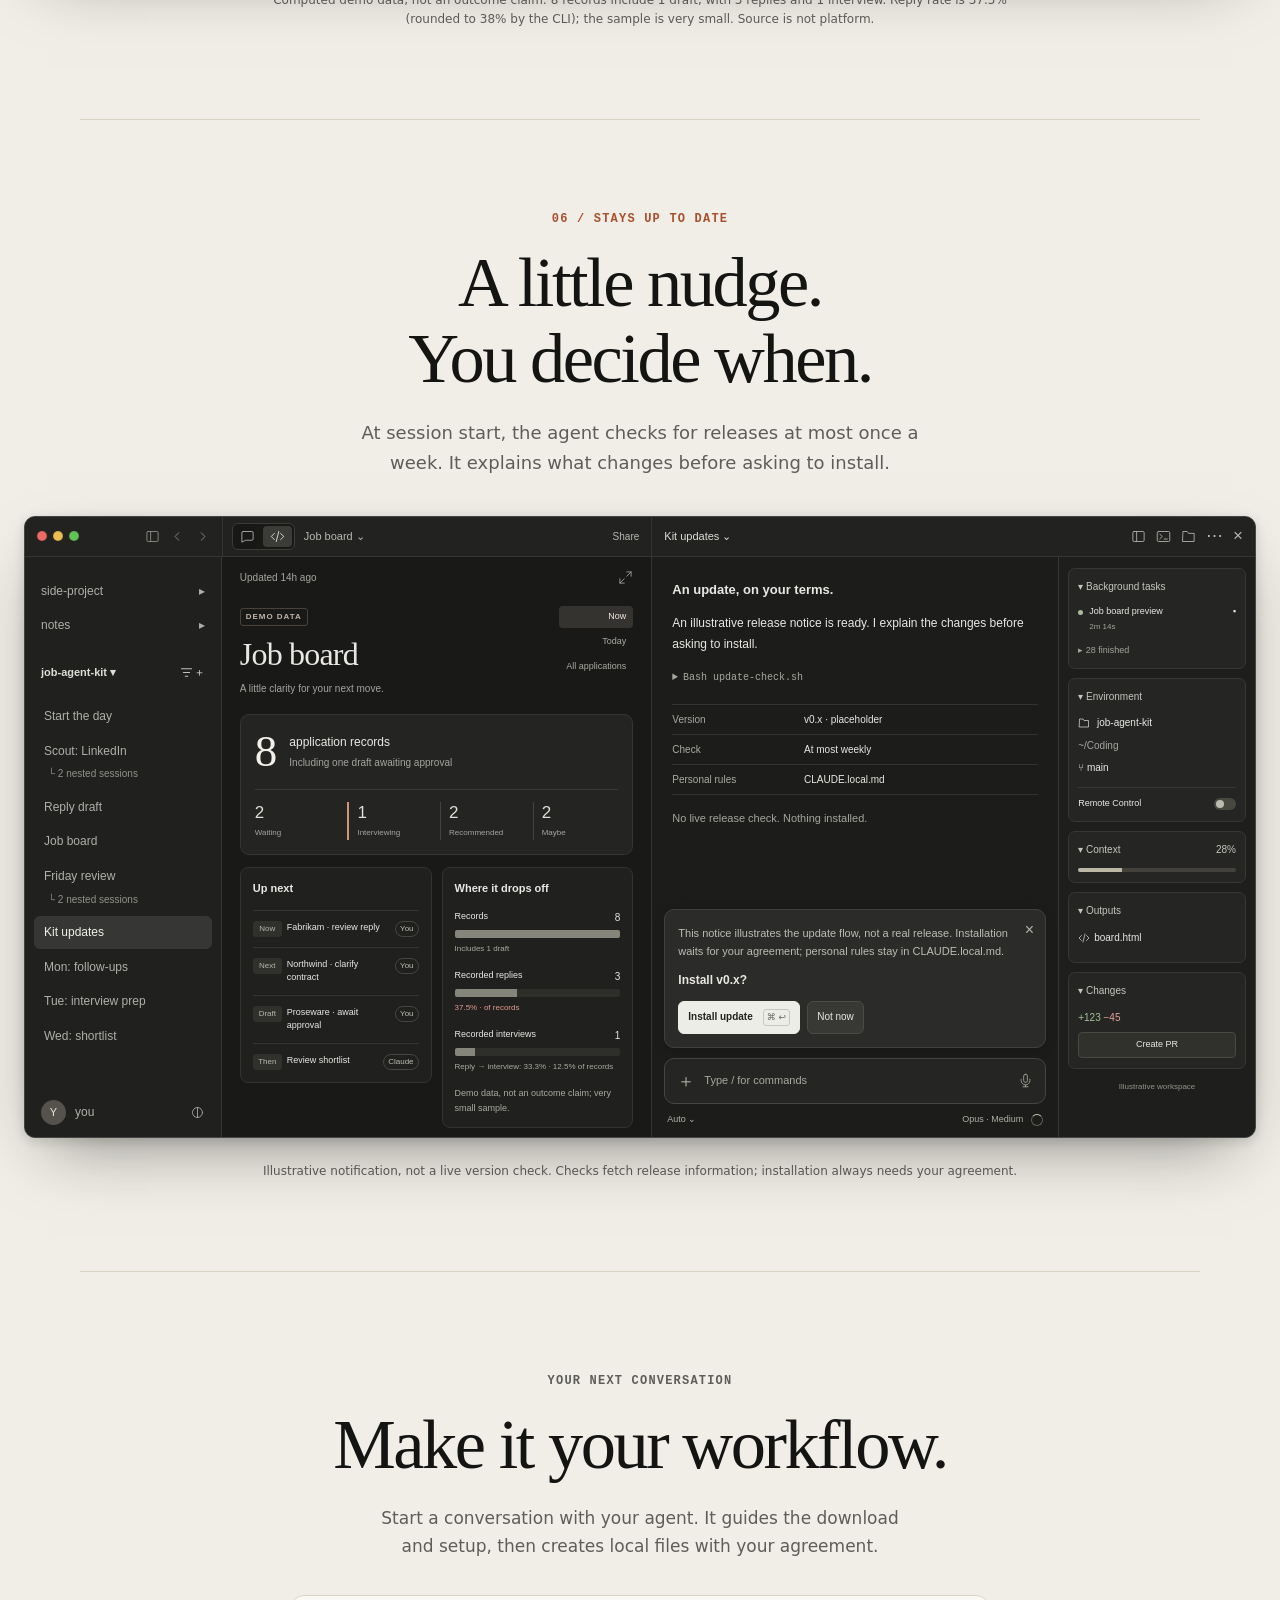
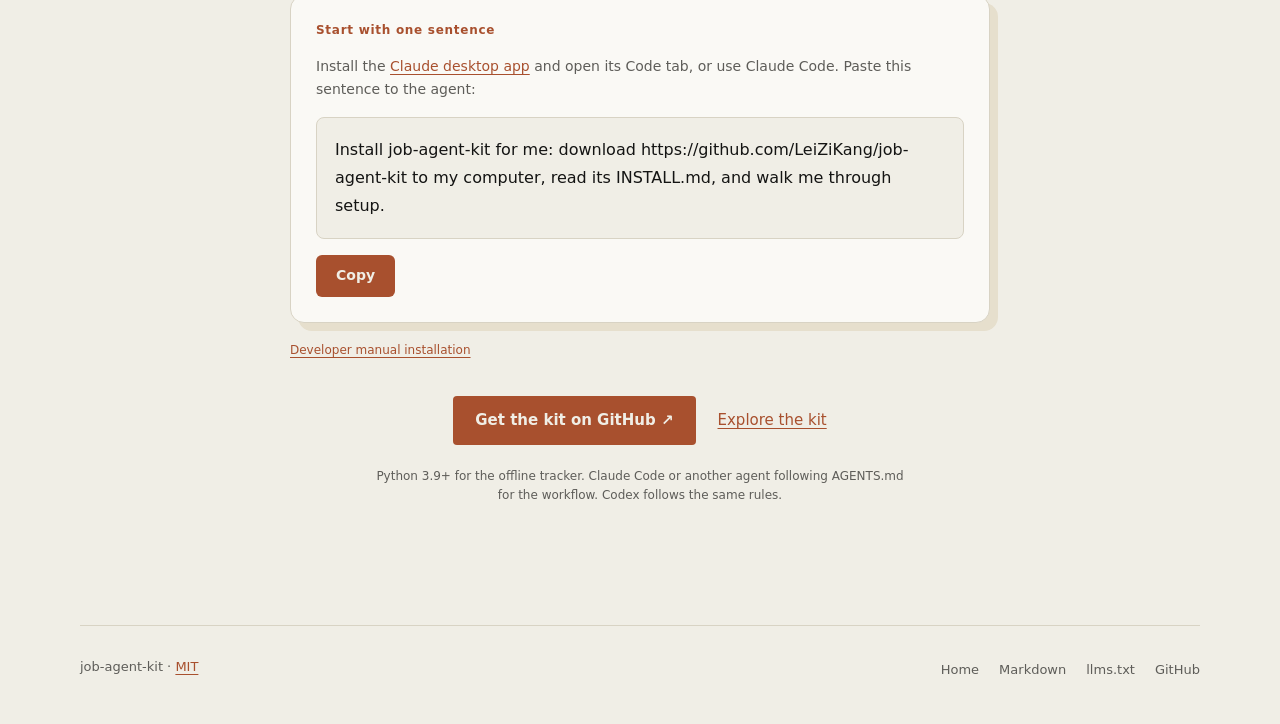
==== commit b4eae9f4: "One-sentence install and desktop-app showcase - INSTALL.md: agent-readable setup that works from any" ====
--- a/site/mac/index.html
+++ b/site/mac/index.html
@@ -3,16 +3,16 @@
 <head>
 <meta charset="utf-8">
 <meta name="viewport" content="width=device-width, initial-scale=1">
-<title>On your Mac — A day with job-agent-kit</title>
-<meta name="description" content="See a day with job-agent-kit on your Mac: start in Claude Code, scout with subagents, approve messages, track on a local board and review your week. Illustrated with demo data.">
+<title>A day in the desktop app — job-agent-kit</title>
+<meta name="description" content="Explore job-agent-kit in an illustrative desktop app on your Mac: conversations, read-only scouts, message approvals, a local board preview and weekly review. Fictional demo data, not screenshots.">
 <link rel="canonical" href="https://leizikang.github.io/job-agent-kit/mac/">
 <link rel="alternate" hreflang="en" href="https://leizikang.github.io/job-agent-kit/mac/">
 <link rel="alternate" hreflang="zh-CN" href="https://leizikang.github.io/job-agent-kit/zh/mac/">
 <link rel="alternate" hreflang="x-default" href="https://leizikang.github.io/job-agent-kit/mac/">
 <link rel="alternate" type="text/markdown" href="./index.md" title="This page in Markdown">
 <link rel="describedby" type="text/plain" href="../llms.txt">
-<meta property="og:title" content="On your Mac — A day with job-agent-kit">
-<meta property="og:description" content="See a day with job-agent-kit on your Mac: start in Claude Code, scout with subagents, approve messages, track on a local board and review your week. Illustrated with demo data.">
+<meta property="og:title" content="A day in the desktop app — job-agent-kit">
+<meta property="og:description" content="Explore job-agent-kit in an illustrative desktop app on your Mac: conversations, read-only scouts, message approvals, a local board preview and weekly review. Fictional demo data, not screenshots.">
 <meta property="og:type" content="website">
 <meta property="og:url" content="https://leizikang.github.io/job-agent-kit/mac/">
 <meta property="og:image" content="https://leizikang.github.io/job-agent-kit/assets/og.png">
@@ -22,8 +22,8 @@
 <meta property="og:locale" content="en_US">
 <meta property="og:locale:alternate" content="zh_CN">
 <meta name="twitter:card" content="summary_large_image">
-<meta name="twitter:title" content="On your Mac — A day with job-agent-kit">
-<meta name="twitter:description" content="See a day with job-agent-kit on your Mac: start in Claude Code, scout with subagents, approve messages, track on a local board and review your week. Illustrated with demo data.">
+<meta name="twitter:title" content="A day in the desktop app — job-agent-kit">
+<meta name="twitter:description" content="Explore job-agent-kit in an illustrative desktop app on your Mac: conversations, read-only scouts, message approvals, a local board preview and weekly review. Fictional demo data, not screenshots.">
 <meta name="twitter:image" content="https://leizikang.github.io/job-agent-kit/assets/og.png">
 <meta name="twitter:image:alt" content="job-agent-kit — AI job search. You approve.">
 <meta name="theme-color" content="#f0eee6" media="(prefers-color-scheme: light)">
@@ -31,8 +31,9 @@
 <link rel="icon" type="image/svg+xml" href="../assets/favicon.svg">
 <link rel="stylesheet" href="../assets/style.css">
 <link rel="stylesheet" href="../assets/mac.css">
-<script type="application/ld+json">{"@context":"https://schema.org","@type":"WebPage","@id":"https://leizikang.github.io/job-agent-kit/mac/#webpage","name":"On your Mac — A day with job-agent-kit","description":"See a day with job-agent-kit on your Mac: start in Claude Code, scout with subagents, approve messages, track on a local board and review your week. Illustrated with demo data.","url":"https://leizikang.github.io/job-agent-kit/mac/","inLanguage":"en","isPartOf":{"@type":"WebSite","name":"job-agent-kit","url":"https://leizikang.github.io/job-agent-kit/"},"breadcrumb":{"@id":"https://leizikang.github.io/job-agent-kit/mac/#breadcrumb"}}</script>
+<script type="application/ld+json">{"@context":"https://schema.org","@type":"WebPage","@id":"https://leizikang.github.io/job-agent-kit/mac/#webpage","name":"A day in the desktop app — job-agent-kit","description":"Explore job-agent-kit in an illustrative desktop app on your Mac: conversations, read-only scouts, message approvals, a local board preview and weekly review. Fictional demo data, not screenshots.","url":"https://leizikang.github.io/job-agent-kit/mac/","inLanguage":"en","isPartOf":{"@type":"WebSite","name":"job-agent-kit","url":"https://leizikang.github.io/job-agent-kit/"},"breadcrumb":{"@id":"https://leizikang.github.io/job-agent-kit/mac/#breadcrumb"}}</script>
 <script type="application/ld+json">{"@context":"https://schema.org","@type":"BreadcrumbList","itemListElement":[{"@type":"ListItem","position":1,"name":"Home","item":"https://leizikang.github.io/job-agent-kit/"},{"@type":"ListItem","position":2,"name":"On your Mac","item":"https://leizikang.github.io/job-agent-kit/mac/"}],"@id":"https://leizikang.github.io/job-agent-kit/mac/#breadcrumb"}</script>
+<script src="../assets/install.js" defer></script>
 </head>
 <body class="mac-page">
 <a class="skip" href="#main">Skip to content</a>
@@ -46,22 +47,16 @@
 <h1 id="page-title">A day in your search.<br><span>With an agent.</span></h1>
 <p class="intro">A conversation to start. A shortlist to consider. A decision that stays yours. Here’s what working together looks like.</p>
 <nav class="day-nav" aria-label="Scenes"><a href="#morning">Morning</a><a href="#scout">Scout</a><a href="#approve">Approve</a><a href="#track">Track</a><a href="#review">Friday</a><a href="#updates">Updates</a></nav>
-<p class="demo-note">Illustrated workflow · selectable HTML, not screenshots.<br>All companies and job records below are fictional demo data. Conversations are illustrative, not live sessions.</p>
+<p class="demo-note">Illustrative desktop app interface · selectable HTML, not screenshots. Your app may look different as it updates.<br>All companies and job records below are fictional demo data. Conversations are illustrative, not live sessions.</p>
 </section>
 <section class="scene" id="morning" aria-labelledby="morning-title">
 <div class="scene-copy"><p class="kicker">01 / Morning</p><h2 id="morning-title">Start the day.</h2><p>The agent reads the handoff and checks the tracker. You pick up where you left off.</p></div>
-<div class="stage reveal "><div class="window "><div class="window-bar"><span class="lights" aria-hidden="true"><i></i><i></i><i></i></span><span class="window-title">Terminal — Claude Code · job-agent-kit</span></div><div class="session"><p><span class="speaker">You ›</span> start the day</p>
-<p class="command">Read .agent-memory/handoff.md<br>$ python3 bin/jt.py status</p>
-<p><span class="speaker">Claude ›</span> Three things need your attention.</p>
-<ol><li><strong>Fabrikam</strong> — review the salary-question reply before it goes out.</li><li><strong>Northwind</strong> — resolve the contract / direct-hire question before preparing for the system design round.</li><li><strong>Proseware</strong> — the draft is ready; the application is waiting for your approval.</li></ol>
-<p class="status-line">Next: one manual inbox-preview check. Ask before opening unread chats.</p></div></div></div>
+<div class="stage morning-stage"><div class="window" aria-label="Start the day · illustrative desktop app"><div class="window-bar"><div class="window-controls"><span class="lights" aria-hidden="true"><i></i><i></i><i></i></span><span class="nav-icons"><svg class="ui-icon" viewBox="0 0 24 24" fill="none" stroke="currentColor" stroke-width="1.35" stroke-linecap="round" stroke-linejoin="round" aria-hidden="true"><rect x="3" y="4" width="18" height="16" rx="2"/><path d="M9 4v16"/></svg><svg class="ui-icon" viewBox="0 0 24 24" fill="none" stroke="currentColor" stroke-width="1.35" stroke-linecap="round" stroke-linejoin="round" aria-hidden="true"><path d="m14 6-6 6 6 6"/></svg><svg class="ui-icon" viewBox="0 0 24 24" fill="none" stroke="currentColor" stroke-width="1.35" stroke-linecap="round" stroke-linejoin="round" aria-hidden="true"><path d="m10 6 6 6-6 6"/></svg></span></div><div class="preview-toolbar"><span class="mode-switch" aria-label="Code view selected"><svg class="ui-icon" viewBox="0 0 24 24" fill="none" stroke="currentColor" stroke-width="1.35" stroke-linecap="round" stroke-linejoin="round" aria-hidden="true"><path d="M5 4h14a2 2 0 0 1 2 2v10a2 2 0 0 1-2 2H9l-6 3V6a2 2 0 0 1 2-2Z"/></svg><span class="selected"><svg class="ui-icon" viewBox="0 0 24 24" fill="none" stroke="currentColor" stroke-width="1.35" stroke-linecap="round" stroke-linejoin="round" aria-hidden="true"><path d="m7 7-5 5 5 5m10-10 5 5-5 5M14 4l-4 16"/></svg></span></span><span class="pane-title">Job board ⌄</span><span class="share-label">Share</span></div><div class="chat-toolbar"><span>Start the day ⌄</span><span class="mobile-code">&lt;/&gt;</span></div><div class="utility-icons" aria-hidden="true"><svg class="ui-icon" viewBox="0 0 24 24" fill="none" stroke="currentColor" stroke-width="1.35" stroke-linecap="round" stroke-linejoin="round" aria-hidden="true"><rect x="3" y="4" width="18" height="16" rx="2"/><path d="M9 4v16"/></svg><svg class="ui-icon" viewBox="0 0 24 24" fill="none" stroke="currentColor" stroke-width="1.35" stroke-linecap="round" stroke-linejoin="round" aria-hidden="true"><rect x="2" y="4" width="20" height="16" rx="2"/><path d="m6 8 4 4-4 4m7 0h5"/></svg><svg class="ui-icon" viewBox="0 0 24 24" fill="none" stroke="currentColor" stroke-width="1.35" stroke-linecap="round" stroke-linejoin="round" aria-hidden="true"><path d="M3 7V4h7l2 3h9v13H3Z"/></svg><span>⋯</span><span>×</span></div></div><div class="app-layout"><aside class="app-sidebar" aria-label="Fictional sessions"><div class="project-group">side-project <span>▸</span></div><div class="project-group">notes <span>▸</span></div><div class="project-group expanded"><b>job-agent-kit ▾</b><span><svg class="ui-icon" viewBox="0 0 24 24" fill="none" stroke="currentColor" stroke-width="1.35" stroke-linecap="round" stroke-linejoin="round" aria-hidden="true"><path d="M4 6h16M7 12h10m-7 6h4"/></svg> ＋</span></div><ul><li class="active">Start the day</li><li class="">Scout: LinkedIn<small>└ 2 nested sessions</small></li><li class="">Reply draft</li><li class="">Job board</li><li class="">Friday review<small>└ 2 nested sessions</small></li><li class="">Kit updates</li><li class="">Mon: follow-ups</li><li class="">Tue: interview prep</li><li class="">Wed: shortlist</li></ul><div class="sidebar-foot"><span class="avatar">Y</span><span>you</span><svg class="ui-icon" viewBox="0 0 24 24" fill="none" stroke="currentColor" stroke-width="1.35" stroke-linecap="round" stroke-linejoin="round" aria-hidden="true"><circle cx="12" cy="12" r="8"/><path d="M12 4v16"/></svg></div></aside><section class="preview-panel board-preview" aria-label="Demo job board"><div class="preview-meta"><span>Updated 14h ago</span><svg class="ui-icon" viewBox="0 0 24 24" fill="none" stroke="currentColor" stroke-width="1.35" stroke-linecap="round" stroke-linejoin="round" aria-hidden="true"><path d="M14 3h7v7M21 3l-7 7M10 21H3v-7m0 7 7-7"/></svg></div><div class="board-viewport" tabindex="0" role="region" aria-label="Scrollable demo job board"><div class="board-heading"><div><span class="demo-badge">DEMO DATA</span><h3>Job board</h3><p>A little clarity for your next move.</p></div><div class="board-tabs"><span class="current">Now</span><span class="">Today</span><span class="">All applications</span></div></div><section class="stat-card"><span class="stat-number">8</span><div class="stat-description">application records<small>Including one draft awaiting approval</small></div><div class="mini-metrics"><span><b>2</b>Waiting</span><span class="accent-metric"><b>1</b>Interviewing</span><span><b>2</b>Recommended</span><span><b>2</b>Maybe</span></div></section><div class="board-columns"><section class="board-card next-card"><h4>Up next</h4><div class="next-row"><span class="time-tag">Now</span><span>Fabrikam · review reply</span><span class="owner">You</span></div><div class="next-row"><span class="time-tag">Next</span><span>Northwind · clarify contract</span><span class="owner">You</span></div><div class="next-row"><span class="time-tag">Draft</span><span>Proseware · await approval</span><span class="owner">You</span></div><div class="next-row"><span class="time-tag">Then</span><span>Review shortlist</span><span class="owner">Claude</span></div></section><section class="board-card funnel-card"><h4>Where it drops off</h4><div class="funnel-row"><span>Records</span><b>8</b><div class="bar-track"><i style="width:100%"></i></div><small>Includes 1 draft</small></div><div class="funnel-row"><span>Recorded replies</span><b>3</b><div class="bar-track"><i style="width:37.5%"></i></div><small class="low-rate">37.5% · of records</small></div><div class="funnel-row"><span>Recorded interviews</span><b>1</b><div class="bar-track"><i style="width:12.5%"></i></div><small>Reply → interview: 33.3% · 12.5% of records</small></div><p class="data-caveat">Demo data, not an outcome claim; very small sample.</p></section></div><section class="board-card recommendations"><h4>Recommended</h4><div class="recommendation"><b>Alpine Ski House</b><span>Senior React Engineer</span><small>Remote, React/TS match, salary posted in range; team of 8, positive WLB evidence</small></div><div class="recommendation"><b>Coho Winery</b><span>Frontend Lead</span><small>Remote-first, design systems focus matches shipped project</small></div></section><p class="board-source">examples/tracker.json · fictional records</p></div></section><section class="chat-pane" aria-label="Illustrative conversation"><div class="session"><h3>Three things need your attention.</h3><ul><li><strong>Fabrikam</strong> — review the salary-question reply.</li><li><strong>Northwind</strong> — clarify contract / direct hire before system design prep.</li><li><strong>Proseware</strong> — the draft is ready; approval is still pending.</li></ul><table class="chat-table"><tbody><tr><th scope="row">Next check</th><td>Inbox previews, once</td></tr><tr><th scope="row">Unread chats</th><td>Ask before opening</td></tr></tbody></table><details class="tool-call"><summary>Read handoff.md · Bash jt status</summary><div class="tool-output"><code>python3 bin/jt.py status</code></div></details></div><div class="chat-bottom"><div class="decision-card"><span class="card-close" aria-hidden="true">×</span><p>The handoff and tracker point to three decisions. Pending items will be refreshed before any action.</p><strong class="decision-question">What should we handle first today?</strong><div class="decision-actions"><button type="button" disabled class="decision-primary">Review Fabrikam<kbd>⌘ ↩</kbd></button><button type="button" disabled>Choose another</button></div></div><div class="composer" aria-label="Illustrative input, does not send"><span aria-hidden="true">＋</span><span>Type / for commands</span><svg class="ui-icon" viewBox="0 0 24 24" fill="none" stroke="currentColor" stroke-width="1.35" stroke-linecap="round" stroke-linejoin="round" aria-hidden="true"><rect x="9" y="2" width="6" height="13" rx="3"/><path d="M5 10v2a7 7 0 0 0 14 0v-2M12 19v3m-4 0h8"/></svg></div><div class="composer-footer"><span>Auto ⌄</span><span>Opus · Medium <i class="model-ring" aria-hidden="true"></i></span></div></div></section><aside class="info-sidebar" aria-label="Illustrative environment"><section class="info-card"><h4>▾ Background tasks</h4><div class="task-row"><span class="running-dot" aria-hidden="true"></span><span>Job board preview<small>2m 14s</small></span><span aria-hidden="true">▪</span></div><p class="finished">▸ 28 finished</p></section><section class="info-card"><h4>▾ Environment</h4><p><svg class="ui-icon" viewBox="0 0 24 24" fill="none" stroke="currentColor" stroke-width="1.35" stroke-linecap="round" stroke-linejoin="round" aria-hidden="true"><path d="M3 7V4h7l2 3h9v13H3Z"/></svg> job-agent-kit</p><p class="dim">~/Coding</p><p>⑂ main</p><div class="remote-row">Remote Control <span class="toggle" aria-label="Off (illustration)"></span></div></section><section class="info-card"><h4>▾ Context <span>28%</span></h4><div class="context-meter" aria-label="28 percent (illustration)"><i></i></div></section><section class="info-card"><h4>▾ Outputs</h4><p class="output-file"><svg class="ui-icon" viewBox="0 0 24 24" fill="none" stroke="currentColor" stroke-width="1.35" stroke-linecap="round" stroke-linejoin="round" aria-hidden="true"><path d="m7 7-5 5 5 5m10-10 5 5-5 5M14 4l-4 16"/></svg>board.html</p></section><section class="info-card"><h4>▾ Changes</h4><p><span class="added">+123</span> <span class="removed">−45</span></p><button type="button" disabled class="pr-button">Create PR</button></section><p class="chrome-note">Illustrative workspace</p></aside></div></div></div>
 <p class="scene-caption">Illustrative summary from the example handoff and tracker. In a real session, pending items are refreshed before reporting.</p>
 </section>
 <section class="scene" id="scout" aria-labelledby="scout-title">
 <div class="scene-copy"><p class="kicker">02 / Scout</p><h2 id="scout-title">Three channels.<br>One considered shortlist.</h2><p>Read-only scouts work in parallel. The lead agent brings the findings back together and makes the final review.</p></div>
-<div class="stage reveal scout-stage"><div class="window "><div class="window-bar"><span class="lights" aria-hidden="true"><i></i><i></i><i></i></span><span class="window-title">Terminal — Claude Code · lead agent</span></div><div class="session"><p><span class="speaker">Lead agent ›</span> One channel per scout. Read the full job description, check fit, return a shortlist.</p>
-<ul class="scout-list"><li><span class="branch" aria-hidden="true">├</span><div>job-scout · LinkedIn<small>Read-only → reports/scout/…-linkedin.json</small></div></li><li><span class="branch" aria-hidden="true">├</span><div>job-scout · Indeed<small>Read-only → reports/scout/…-indeed.json</small></div></li><li><span class="branch" aria-hidden="true">└</span><div>job-scout · Company ATS<small>Read-only → reports/scout/…-ats.json</small></div></li></ul>
-<p class="status-line">I’ll verify the shortlist, then check job and company duplicates.<br>jt seen · jt company</p></div></div><div class="window json-window"><div class="window-bar"><span class="lights" aria-hidden="true"><i></i><i></i><i></i></span><span class="window-title">shortlist.json · demo excerpt</span></div><div class="session"><pre tabindex="0" aria-label="Shortlist JSON excerpt"><code>{
+<div class="stage scout-stage"><div class="window" aria-label="Scout: LinkedIn · illustrative desktop app"><div class="window-bar"><div class="window-controls"><span class="lights" aria-hidden="true"><i></i><i></i><i></i></span><span class="nav-icons"><svg class="ui-icon" viewBox="0 0 24 24" fill="none" stroke="currentColor" stroke-width="1.35" stroke-linecap="round" stroke-linejoin="round" aria-hidden="true"><rect x="3" y="4" width="18" height="16" rx="2"/><path d="M9 4v16"/></svg><svg class="ui-icon" viewBox="0 0 24 24" fill="none" stroke="currentColor" stroke-width="1.35" stroke-linecap="round" stroke-linejoin="round" aria-hidden="true"><path d="m14 6-6 6 6 6"/></svg><svg class="ui-icon" viewBox="0 0 24 24" fill="none" stroke="currentColor" stroke-width="1.35" stroke-linecap="round" stroke-linejoin="round" aria-hidden="true"><path d="m10 6 6 6-6 6"/></svg></span></div><div class="preview-toolbar"><span class="mode-switch" aria-label="Code view selected"><svg class="ui-icon" viewBox="0 0 24 24" fill="none" stroke="currentColor" stroke-width="1.35" stroke-linecap="round" stroke-linejoin="round" aria-hidden="true"><path d="M5 4h14a2 2 0 0 1 2 2v10a2 2 0 0 1-2 2H9l-6 3V6a2 2 0 0 1 2-2Z"/></svg><span class="selected"><svg class="ui-icon" viewBox="0 0 24 24" fill="none" stroke="currentColor" stroke-width="1.35" stroke-linecap="round" stroke-linejoin="round" aria-hidden="true"><path d="m7 7-5 5 5 5m10-10 5 5-5 5M14 4l-4 16"/></svg></span></span><span class="pane-title">shortlist.json ⌄</span><span class="share-label">Share</span></div><div class="chat-toolbar"><span>Scout: LinkedIn ⌄</span><span class="mobile-code">&lt;/&gt;</span></div><div class="utility-icons" aria-hidden="true"><svg class="ui-icon" viewBox="0 0 24 24" fill="none" stroke="currentColor" stroke-width="1.35" stroke-linecap="round" stroke-linejoin="round" aria-hidden="true"><rect x="3" y="4" width="18" height="16" rx="2"/><path d="M9 4v16"/></svg><svg class="ui-icon" viewBox="0 0 24 24" fill="none" stroke="currentColor" stroke-width="1.35" stroke-linecap="round" stroke-linejoin="round" aria-hidden="true"><rect x="2" y="4" width="20" height="16" rx="2"/><path d="m6 8 4 4-4 4m7 0h5"/></svg><svg class="ui-icon" viewBox="0 0 24 24" fill="none" stroke="currentColor" stroke-width="1.35" stroke-linecap="round" stroke-linejoin="round" aria-hidden="true"><path d="M3 7V4h7l2 3h9v13H3Z"/></svg><span>⋯</span><span>×</span></div></div><div class="app-layout"><aside class="app-sidebar" aria-label="Fictional sessions"><div class="project-group">side-project <span>▸</span></div><div class="project-group">notes <span>▸</span></div><div class="project-group expanded"><b>job-agent-kit ▾</b><span><svg class="ui-icon" viewBox="0 0 24 24" fill="none" stroke="currentColor" stroke-width="1.35" stroke-linecap="round" stroke-linejoin="round" aria-hidden="true"><path d="M4 6h16M7 12h10m-7 6h4"/></svg> ＋</span></div><ul><li class="">Start the day</li><li class="active">Scout: LinkedIn<small>└ 2 nested sessions</small></li><li class="">Reply draft</li><li class="">Job board</li><li class="">Friday review<small>└ 2 nested sessions</small></li><li class="">Kit updates</li><li class="">Mon: follow-ups</li><li class="">Tue: interview prep</li><li class="">Wed: shortlist</li></ul><div class="sidebar-foot"><span class="avatar">Y</span><span>you</span><svg class="ui-icon" viewBox="0 0 24 24" fill="none" stroke="currentColor" stroke-width="1.35" stroke-linecap="round" stroke-linejoin="round" aria-hidden="true"><circle cx="12" cy="12" r="8"/><path d="M12 4v16"/></svg></div></aside><section class="preview-panel json-preview" aria-label="Demo shortlist JSON"><div class="preview-meta"><span>shortlist.json · Preview</span><svg class="ui-icon" viewBox="0 0 24 24" fill="none" stroke="currentColor" stroke-width="1.35" stroke-linecap="round" stroke-linejoin="round" aria-hidden="true"><path d="M14 3h7v7M21 3l-7 7M10 21H3v-7m0 7 7-7"/></svg></div><div class="json-content"><span class="demo-badge">DEMO DATA</span><h3>One shortlist.</h3><p class="dim">Abbreviated example · lead review pending</p><pre><code>{
   <span class="json-key">"channel"</span>: <span class="json-value">"linkedin"</span>,
   <span class="json-key">"source"</span>: <span class="json-value">"scout"</span>,
   <span class="json-key">"shortlist"</span>: [{
@@ -69,53 +64,38 @@
     <span class="json-key">"role"</span>: <span class="json-value">"Senior React Engineer"</span>,
     <span class="json-key">"verdict"</span>: <span class="json-value">"recommend"</span>
   }]
-}</code></pre></div></div></div>
-<p class="scene-caption">Scouts do not apply, message or open unread chats. The floating JSON is an abbreviated illustration using an example candidate.</p>
+}</code></pre><div class="preview-check"><span>✓</span> Read the full job description</div><div class="preview-check"><span>○</span> Verify fit and duplicates</div><p class="data-caveat">An example candidate, not a live scout result.</p></div></section><section class="chat-pane" aria-label="Illustrative conversation"><div class="session"><h3>Three channels, working in parallel.</h3><p>Each read-only job-scout reads the full description, checks fit and returns a shortlist. I make the final review.</p><table class="chat-table"><tbody><tr><th scope="row">LinkedIn</th><td>job-scout · running</td></tr><tr><th scope="row">Indeed</th><td>job-scout · running</td></tr><tr><th scope="row">Company ATS</th><td>job-scout · running</td></tr></tbody></table><details class="tool-call"><summary>Agent job-scout · 3 background tasks</summary><div class="tool-output"><code>reports/scout/&lt;date&gt;-&lt;channel&gt;.json</code></div></details><p class="dim">Before recording decisions: jt seen · jt company. Scouts do not apply, message or open unread chats.</p></div><div class="chat-bottom"><div class="decision-card"><span class="card-close" aria-hidden="true">×</span><p>The preview is an abbreviated example from the demo tracker. Every candidate still needs lead review and duplicate checks.</p><strong class="decision-question">Review the shortlist together?</strong><div class="decision-actions"><button type="button" disabled class="decision-primary">Review shortlist<kbd>⌘ ↩</kbd></button><button type="button" disabled>Keep scouting</button></div></div><div class="composer" aria-label="Illustrative input, does not send"><span aria-hidden="true">＋</span><span>Type / for commands</span><svg class="ui-icon" viewBox="0 0 24 24" fill="none" stroke="currentColor" stroke-width="1.35" stroke-linecap="round" stroke-linejoin="round" aria-hidden="true"><rect x="9" y="2" width="6" height="13" rx="3"/><path d="M5 10v2a7 7 0 0 0 14 0v-2M12 19v3m-4 0h8"/></svg></div><div class="composer-footer"><span>Auto ⌄</span><span>Opus · Medium <i class="model-ring" aria-hidden="true"></i></span></div></div></section><aside class="info-sidebar" aria-label="Illustrative environment"><section class="info-card"><h4>▾ Background tasks</h4><div class="task-row"><span class="running-dot" aria-hidden="true"></span><span>job-scout · LinkedIn<small>2m 14s</small></span><span aria-hidden="true">▪</span></div><div class="task-row"><span class="running-dot" aria-hidden="true"></span><span>job-scout · Indeed<small>1m 48s</small></span><span aria-hidden="true">▪</span></div><div class="task-row"><span class="running-dot" aria-hidden="true"></span><span>job-scout · ATS<small>1m 09s</small></span><span aria-hidden="true">▪</span></div><p class="finished">▸ 28 finished</p></section><section class="info-card"><h4>▾ Environment</h4><p><svg class="ui-icon" viewBox="0 0 24 24" fill="none" stroke="currentColor" stroke-width="1.35" stroke-linecap="round" stroke-linejoin="round" aria-hidden="true"><path d="M3 7V4h7l2 3h9v13H3Z"/></svg> job-agent-kit</p><p class="dim">~/Coding</p><p>⑂ main</p><div class="remote-row">Remote Control <span class="toggle" aria-label="Off (illustration)"></span></div></section><section class="info-card"><h4>▾ Context <span>28%</span></h4><div class="context-meter" aria-label="28 percent (illustration)"><i></i></div></section><section class="info-card"><h4>▾ Outputs</h4><p class="output-file"><svg class="ui-icon" viewBox="0 0 24 24" fill="none" stroke="currentColor" stroke-width="1.35" stroke-linecap="round" stroke-linejoin="round" aria-hidden="true"><path d="m7 7-5 5 5 5m10-10 5 5-5 5M14 4l-4 16"/></svg>shortlist.json</p></section><section class="info-card"><h4>▾ Changes</h4><p><span class="added">+123</span> <span class="removed">−45</span></p><button type="button" disabled class="pr-button">Create PR</button></section><p class="chrome-note">Illustrative workspace</p></aside></div></div></div>
+<p class="scene-caption">Scouts do not apply, message or open unread chats. The preview panel’s JSON is an abbreviated illustration using an example candidate.</p>
 </section>
 <section class="scene" id="approve" aria-labelledby="approve-title">
 <div class="scene-copy"><p class="kicker">03 / You approve</p><h2 id="approve-title">Your words.<br>Your final say.</h2><p>Read the target and the message together. Nothing goes out without your approval, unless you already approved that action type.</p></div>
-<div class="stage reveal approval-stage"><div class="window "><div class="window-bar"><span class="lights" aria-hidden="true"><i></i><i></i><i></i></span><span class="window-title">Terminal — Claude Code · approval</span></div><div class="session"><p><span class="speaker">Claude ›</span> Here’s the exact reply for your approval.</p>
-<div class="draft"><span class="draft-label">T2 · Reply to an inbound recruiter</span><p class="command">To: Example Co. recruiting team · Email</p><p>Hi Example Co. recruiting team, thanks for reaching out about the Frontend Engineer role. Could you share the company or client, team size and working arrangement? Happy to share my resume if there is a fit.</p></div>
-<p><span class="speaker">Claude ›</span> Send this exact text to this recipient?</p>
-<p class="approved"><span class="speaker">You ›</span> yes, send it</p>
-<p class="dim">Approval is for this recipient and this text. Delivery must be verified before it is recorded as sent.</p></div></div></div>
-<p class="scene-caption">Illustrative T2 reply with a placeholder company and no personal claims. Human in the loop: draft → review → approve → verify delivery.</p>
+<div class="stage approve-stage"><div class="window" aria-label="Reply draft · illustrative desktop app"><div class="window-bar"><div class="window-controls"><span class="lights" aria-hidden="true"><i></i><i></i><i></i></span><span class="nav-icons"><svg class="ui-icon" viewBox="0 0 24 24" fill="none" stroke="currentColor" stroke-width="1.35" stroke-linecap="round" stroke-linejoin="round" aria-hidden="true"><rect x="3" y="4" width="18" height="16" rx="2"/><path d="M9 4v16"/></svg><svg class="ui-icon" viewBox="0 0 24 24" fill="none" stroke="currentColor" stroke-width="1.35" stroke-linecap="round" stroke-linejoin="round" aria-hidden="true"><path d="m14 6-6 6 6 6"/></svg><svg class="ui-icon" viewBox="0 0 24 24" fill="none" stroke="currentColor" stroke-width="1.35" stroke-linecap="round" stroke-linejoin="round" aria-hidden="true"><path d="m10 6 6 6-6 6"/></svg></span></div><div class="preview-toolbar"><span class="mode-switch" aria-label="Code view selected"><svg class="ui-icon" viewBox="0 0 24 24" fill="none" stroke="currentColor" stroke-width="1.35" stroke-linecap="round" stroke-linejoin="round" aria-hidden="true"><path d="M5 4h14a2 2 0 0 1 2 2v10a2 2 0 0 1-2 2H9l-6 3V6a2 2 0 0 1 2-2Z"/></svg><span class="selected"><svg class="ui-icon" viewBox="0 0 24 24" fill="none" stroke="currentColor" stroke-width="1.35" stroke-linecap="round" stroke-linejoin="round" aria-hidden="true"><path d="m7 7-5 5 5 5m10-10 5 5-5 5M14 4l-4 16"/></svg></span></span><span class="pane-title">Job board ⌄</span><span class="share-label">Share</span></div><div class="chat-toolbar"><span>Reply draft ⌄</span><span class="mobile-code">&lt;/&gt;</span></div><div class="utility-icons" aria-hidden="true"><svg class="ui-icon" viewBox="0 0 24 24" fill="none" stroke="currentColor" stroke-width="1.35" stroke-linecap="round" stroke-linejoin="round" aria-hidden="true"><rect x="3" y="4" width="18" height="16" rx="2"/><path d="M9 4v16"/></svg><svg class="ui-icon" viewBox="0 0 24 24" fill="none" stroke="currentColor" stroke-width="1.35" stroke-linecap="round" stroke-linejoin="round" aria-hidden="true"><rect x="2" y="4" width="20" height="16" rx="2"/><path d="m6 8 4 4-4 4m7 0h5"/></svg><svg class="ui-icon" viewBox="0 0 24 24" fill="none" stroke="currentColor" stroke-width="1.35" stroke-linecap="round" stroke-linejoin="round" aria-hidden="true"><path d="M3 7V4h7l2 3h9v13H3Z"/></svg><span>⋯</span><span>×</span></div></div><div class="app-layout"><aside class="app-sidebar" aria-label="Fictional sessions"><div class="project-group">side-project <span>▸</span></div><div class="project-group">notes <span>▸</span></div><div class="project-group expanded"><b>job-agent-kit ▾</b><span><svg class="ui-icon" viewBox="0 0 24 24" fill="none" stroke="currentColor" stroke-width="1.35" stroke-linecap="round" stroke-linejoin="round" aria-hidden="true"><path d="M4 6h16M7 12h10m-7 6h4"/></svg> ＋</span></div><ul><li class="">Start the day</li><li class="">Scout: LinkedIn<small>└ 2 nested sessions</small></li><li class="active">Reply draft</li><li class="">Job board</li><li class="">Friday review<small>└ 2 nested sessions</small></li><li class="">Kit updates</li><li class="">Mon: follow-ups</li><li class="">Tue: interview prep</li><li class="">Wed: shortlist</li></ul><div class="sidebar-foot"><span class="avatar">Y</span><span>you</span><svg class="ui-icon" viewBox="0 0 24 24" fill="none" stroke="currentColor" stroke-width="1.35" stroke-linecap="round" stroke-linejoin="round" aria-hidden="true"><circle cx="12" cy="12" r="8"/><path d="M12 4v16"/></svg></div></aside><section class="preview-panel board-preview" aria-label="Demo job board"><div class="preview-meta"><span>Updated 14h ago</span><svg class="ui-icon" viewBox="0 0 24 24" fill="none" stroke="currentColor" stroke-width="1.35" stroke-linecap="round" stroke-linejoin="round" aria-hidden="true"><path d="M14 3h7v7M21 3l-7 7M10 21H3v-7m0 7 7-7"/></svg></div><div class="board-viewport" tabindex="0" role="region" aria-label="Scrollable demo job board"><div class="board-heading"><div><span class="demo-badge">DEMO DATA</span><h3>Job board</h3><p>A little clarity for your next move.</p></div><div class="board-tabs"><span class="current">Now</span><span class="">Today</span><span class="">All applications</span></div></div><section class="stat-card"><span class="stat-number">8</span><div class="stat-description">application records<small>Including one draft awaiting approval</small></div><div class="mini-metrics"><span><b>2</b>Waiting</span><span class="accent-metric"><b>1</b>Interviewing</span><span><b>2</b>Recommended</span><span><b>2</b>Maybe</span></div></section><div class="board-columns"><section class="board-card next-card"><h4>Up next</h4><div class="next-row"><span class="time-tag">Now</span><span>Fabrikam · review reply</span><span class="owner">You</span></div><div class="next-row"><span class="time-tag">Next</span><span>Northwind · clarify contract</span><span class="owner">You</span></div><div class="next-row"><span class="time-tag">Draft</span><span>Proseware · await approval</span><span class="owner">You</span></div><div class="next-row"><span class="time-tag">Then</span><span>Review shortlist</span><span class="owner">Claude</span></div></section><section class="board-card funnel-card"><h4>Where it drops off</h4><div class="funnel-row"><span>Records</span><b>8</b><div class="bar-track"><i style="width:100%"></i></div><small>Includes 1 draft</small></div><div class="funnel-row"><span>Recorded replies</span><b>3</b><div class="bar-track"><i style="width:37.5%"></i></div><small class="low-rate">37.5% · of records</small></div><div class="funnel-row"><span>Recorded interviews</span><b>1</b><div class="bar-track"><i style="width:12.5%"></i></div><small>Reply → interview: 33.3% · 12.5% of records</small></div><p class="data-caveat">Demo data, not an outcome claim; very small sample.</p></section></div><section class="board-card recommendations"><h4>Recommended</h4><div class="recommendation"><b>Alpine Ski House</b><span>Senior React Engineer</span><small>Remote, React/TS match, salary posted in range; team of 8, positive WLB evidence</small></div><div class="recommendation"><b>Coho Winery</b><span>Frontend Lead</span><small>Remote-first, design systems focus matches shipped project</small></div></section><p class="board-source">examples/tracker.json · fictional records</p></div></section><section class="chat-pane" aria-label="Illustrative conversation"><div class="session"><h3>The exact reply, ready for your review.</h3><details class="tool-call"><summary>Read outreach.md · T2</summary><div class="tool-output"><code>First reply to an inbound recruiter</code></div></details><table class="chat-table"><tbody><tr><th scope="row">To</th><td>Example Co. recruiting team</td></tr><tr><th scope="row">Via</th><td>Email · T2</td></tr></tbody></table><blockquote class="draft"><p>Hi Example Co. recruiting team, thanks for reaching out about the Frontend Engineer role. Could you share the company or client, team size and working arrangement? Happy to share my resume if there is a fit.</p></blockquote></div><div class="chat-bottom"><div class="decision-card"><span class="card-close" aria-hidden="true">×</span><p>Nothing has been sent. Approval covers only this recipient and the text above. I will verify delivery before recording it as sent.</p><strong class="decision-question">Send this exact text to this recipient?</strong><div class="decision-actions"><button type="button" disabled class="decision-primary">Yes, send it<kbd>⌘ ↩</kbd></button><button type="button" disabled>Edit draft</button></div></div><div class="composer" aria-label="Illustrative input, does not send"><span aria-hidden="true">＋</span><span>Type / for commands</span><svg class="ui-icon" viewBox="0 0 24 24" fill="none" stroke="currentColor" stroke-width="1.35" stroke-linecap="round" stroke-linejoin="round" aria-hidden="true"><rect x="9" y="2" width="6" height="13" rx="3"/><path d="M5 10v2a7 7 0 0 0 14 0v-2M12 19v3m-4 0h8"/></svg></div><div class="composer-footer"><span>Auto ⌄</span><span>Opus · Medium <i class="model-ring" aria-hidden="true"></i></span></div></div></section><aside class="info-sidebar" aria-label="Illustrative environment"><section class="info-card"><h4>▾ Background tasks</h4><div class="task-row"><span class="running-dot" aria-hidden="true"></span><span>Job board preview<small>2m 14s</small></span><span aria-hidden="true">▪</span></div><p class="finished">▸ 28 finished</p></section><section class="info-card"><h4>▾ Environment</h4><p><svg class="ui-icon" viewBox="0 0 24 24" fill="none" stroke="currentColor" stroke-width="1.35" stroke-linecap="round" stroke-linejoin="round" aria-hidden="true"><path d="M3 7V4h7l2 3h9v13H3Z"/></svg> job-agent-kit</p><p class="dim">~/Coding</p><p>⑂ main</p><div class="remote-row">Remote Control <span class="toggle" aria-label="Off (illustration)"></span></div></section><section class="info-card"><h4>▾ Context <span>28%</span></h4><div class="context-meter" aria-label="28 percent (illustration)"><i></i></div></section><section class="info-card"><h4>▾ Outputs</h4><p class="output-file"><svg class="ui-icon" viewBox="0 0 24 24" fill="none" stroke="currentColor" stroke-width="1.35" stroke-linecap="round" stroke-linejoin="round" aria-hidden="true"><path d="m7 7-5 5 5 5m10-10 5 5-5 5M14 4l-4 16"/></svg>board.html</p></section><section class="info-card"><h4>▾ Changes</h4><p><span class="added">+123</span> <span class="removed">−45</span></p><button type="button" disabled class="pr-button">Create PR</button></section><p class="chrome-note">Illustrative workspace</p></aside></div></div></div>
+<p class="scene-caption">Illustrative T2 reply with a placeholder company and no personal claims. A person must approve this recipient and exact text before sending. Buttons are illustrative; nothing is sent here.</p>
 </section>
 <section class="scene" id="track" aria-labelledby="track-title">
 <div class="scene-copy"><p class="kicker">04 / Track</p><h2 id="track-title">The whole search.<br>In one place.</h2><p>Decisions first. Then recommendations, applications and what comes next. A local board, generated from your records.</p></div>
-<div class="stage reveal board-stage"><div class="window "><div class="window-bar"><span class="lights" aria-hidden="true"><i></i><i></i><i></i></span><span class="window-title"><span class="browser-address">job-agent-kit / board.html</span></span></div><div class="board-viewport" tabindex="0" role="region" aria-label="Scrollable demo job board"><div class="board-heading"><h3>Job Board</h3><span>DEMO DATA · tracker excerpt</span></div>
-<div class="board-panel"><h4>Needs your decision</h4><p><strong>Proseware</strong> · Waiting on user approval</p><p><strong>Fabrikam</strong> · Reply to recruiter salary question</p></div>
-<div class="board-metrics"><span>Applied<b>8</b></span><span>Waiting<b>4</b></span><span>Interviewing<b>1</b></span></div>
-<h4>Recommended <small>2</small></h4><article class="board-card "><h5>Alpine Ski House</h5><p class="board-role">Senior React Engineer<span class="board-tag">LinkedIn</span></p><p class="why">Remote, React/TS match, salary posted in range; team of 8, positive WLB evidence</p></article><article class="board-card "><h5>Coho Winery</h5><p class="board-role">Frontend Lead<span class="board-tag">LinkedIn</span></p><p class="why">Remote-first, design systems focus matches shipped project</p></article>
-<details><summary>Maybe · 2</summary><article class="board-card maybe-card"><h5>Woodgrove</h5><p class="board-role">Full-stack Engineer<span class="board-tag">LinkedIn</span></p><p class="why">Good stack, but no salary and no WLB evidence yet</p></article><article class="board-card maybe-card"><h5>Lucerne</h5><p class="board-role">Web Engineer<span class="board-tag">Company site</span></p><p class="why">Hybrid in another city; ask about remote</p></article></details>
-<h4>Applications <small>6 active / 8 total</small></h4><ul class="board-apps"><li><div class="board-app-line"><strong>Northwind</strong><span class="board-pill interviewing">interviewing</span><span class="board-tag">LinkedIn</span></div><p>Senior Frontend Engineer · 2026-09-28</p><p>Prep system design round Oct 16</p></li><li><div class="board-app-line"><strong>Proseware</strong><span class="board-pill preparing">preparing</span><span class="board-tag">Company site</span></div><p>Senior Software Engineer · 2026-10-13</p><p>Waiting on user approval</p></li><li><div class="board-app-line"><strong>Litware</strong><span class="board-pill submitted">submitted</span><span class="board-tag">Indeed</span></div><p>UI Engineer · 2026-10-08</p></li><li><div class="board-app-line"><strong>Adatum</strong><span class="board-pill submitted">submitted</span><span class="board-tag">Referral</span></div><p>Staff Engineer · 2026-10-06</p></li><li><div class="board-app-line"><strong>Fabrikam</strong><span class="board-pill submitted">submitted</span><span class="board-tag">Company site</span></div><p>Full-stack Engineer · 2026-10-02</p><p>Reply to recruiter salary question</p></li><li><div class="board-app-line"><strong>Contoso Mobile</strong><span class="board-pill submitted">submitted</span><span class="board-tag">LinkedIn</span></div><p>iOS Engineer · 2026-10-01</p><p>Follow up Oct 8 (T4)</p></li><li><div class="board-app-line"><strong>Tailspin Toys</strong><span class="board-pill rejected">rejected</span><span class="board-tag">Indeed</span></div><p>Web Platform Engineer · 2026-09-20</p></li><li><div class="board-app-line"><strong>Wingtip</strong><span class="board-pill ghosted">ghosted</span><span class="board-tag">Email</span></div><p>Frontend Engineer · 2026-09-15</p></li></ul></div></div></div>
-<p class="scene-caption">Scrollable excerpt styled after python3 bin/jt.py demo. All counts and job records come from examples/tracker.json; “Applied” includes the preparing record. Tracker commands record actions; they do not submit them.</p>
+<div class="stage track-stage"><div class="window" aria-label="Job board · illustrative desktop app"><div class="window-bar"><div class="window-controls"><span class="lights" aria-hidden="true"><i></i><i></i><i></i></span><span class="nav-icons"><svg class="ui-icon" viewBox="0 0 24 24" fill="none" stroke="currentColor" stroke-width="1.35" stroke-linecap="round" stroke-linejoin="round" aria-hidden="true"><rect x="3" y="4" width="18" height="16" rx="2"/><path d="M9 4v16"/></svg><svg class="ui-icon" viewBox="0 0 24 24" fill="none" stroke="currentColor" stroke-width="1.35" stroke-linecap="round" stroke-linejoin="round" aria-hidden="true"><path d="m14 6-6 6 6 6"/></svg><svg class="ui-icon" viewBox="0 0 24 24" fill="none" stroke="currentColor" stroke-width="1.35" stroke-linecap="round" stroke-linejoin="round" aria-hidden="true"><path d="m10 6 6 6-6 6"/></svg></span></div><div class="preview-toolbar"><span class="mode-switch" aria-label="Code view selected"><svg class="ui-icon" viewBox="0 0 24 24" fill="none" stroke="currentColor" stroke-width="1.35" stroke-linecap="round" stroke-linejoin="round" aria-hidden="true"><path d="M5 4h14a2 2 0 0 1 2 2v10a2 2 0 0 1-2 2H9l-6 3V6a2 2 0 0 1 2-2Z"/></svg><span class="selected"><svg class="ui-icon" viewBox="0 0 24 24" fill="none" stroke="currentColor" stroke-width="1.35" stroke-linecap="round" stroke-linejoin="round" aria-hidden="true"><path d="m7 7-5 5 5 5m10-10 5 5-5 5M14 4l-4 16"/></svg></span></span><span class="pane-title">Job board ⌄</span><span class="share-label">Share</span></div><div class="chat-toolbar"><span>Job board ⌄</span><span class="mobile-code">&lt;/&gt;</span></div><div class="utility-icons" aria-hidden="true"><svg class="ui-icon" viewBox="0 0 24 24" fill="none" stroke="currentColor" stroke-width="1.35" stroke-linecap="round" stroke-linejoin="round" aria-hidden="true"><rect x="3" y="4" width="18" height="16" rx="2"/><path d="M9 4v16"/></svg><svg class="ui-icon" viewBox="0 0 24 24" fill="none" stroke="currentColor" stroke-width="1.35" stroke-linecap="round" stroke-linejoin="round" aria-hidden="true"><rect x="2" y="4" width="20" height="16" rx="2"/><path d="m6 8 4 4-4 4m7 0h5"/></svg><svg class="ui-icon" viewBox="0 0 24 24" fill="none" stroke="currentColor" stroke-width="1.35" stroke-linecap="round" stroke-linejoin="round" aria-hidden="true"><path d="M3 7V4h7l2 3h9v13H3Z"/></svg><span>⋯</span><span>×</span></div></div><div class="app-layout"><aside class="app-sidebar" aria-label="Fictional sessions"><div class="project-group">side-project <span>▸</span></div><div class="project-group">notes <span>▸</span></div><div class="project-group expanded"><b>job-agent-kit ▾</b><span><svg class="ui-icon" viewBox="0 0 24 24" fill="none" stroke="currentColor" stroke-width="1.35" stroke-linecap="round" stroke-linejoin="round" aria-hidden="true"><path d="M4 6h16M7 12h10m-7 6h4"/></svg> ＋</span></div><ul><li class="">Start the day</li><li class="">Scout: LinkedIn<small>└ 2 nested sessions</small></li><li class="">Reply draft</li><li class="active">Job board</li><li class="">Friday review<small>└ 2 nested sessions</small></li><li class="">Kit updates</li><li class="">Mon: follow-ups</li><li class="">Tue: interview prep</li><li class="">Wed: shortlist</li></ul><div class="sidebar-foot"><span class="avatar">Y</span><span>you</span><svg class="ui-icon" viewBox="0 0 24 24" fill="none" stroke="currentColor" stroke-width="1.35" stroke-linecap="round" stroke-linejoin="round" aria-hidden="true"><circle cx="12" cy="12" r="8"/><path d="M12 4v16"/></svg></div></aside><section class="preview-panel board-preview" aria-label="Demo job board"><div class="preview-meta"><span>Updated 14h ago</span><svg class="ui-icon" viewBox="0 0 24 24" fill="none" stroke="currentColor" stroke-width="1.35" stroke-linecap="round" stroke-linejoin="round" aria-hidden="true"><path d="M14 3h7v7M21 3l-7 7M10 21H3v-7m0 7 7-7"/></svg></div><div class="board-viewport" tabindex="0" role="region" aria-label="Scrollable demo job board"><div class="board-heading"><div><span class="demo-badge">DEMO DATA</span><h3>Job board</h3><p>A little clarity for your next move.</p></div><div class="board-tabs"><span class="">Now</span><span class="">Today</span><span class="current">All applications</span></div></div><section class="stat-card"><span class="stat-number">8</span><div class="stat-description">application records<small>Including one draft awaiting approval</small></div><div class="mini-metrics"><span><b>2</b>Waiting</span><span class="accent-metric"><b>1</b>Interviewing</span><span><b>2</b>Recommended</span><span><b>2</b>Maybe</span></div></section><div class="board-columns"><section class="board-card next-card"><h4>Up next</h4><div class="next-row"><span class="time-tag">Now</span><span>Fabrikam · review reply</span><span class="owner">You</span></div><div class="next-row"><span class="time-tag">Next</span><span>Northwind · clarify contract</span><span class="owner">You</span></div><div class="next-row"><span class="time-tag">Draft</span><span>Proseware · await approval</span><span class="owner">You</span></div><div class="next-row"><span class="time-tag">Then</span><span>Review shortlist</span><span class="owner">Claude</span></div></section><section class="board-card funnel-card"><h4>Where it drops off</h4><div class="funnel-row"><span>Records</span><b>8</b><div class="bar-track"><i style="width:100%"></i></div><small>Includes 1 draft</small></div><div class="funnel-row"><span>Recorded replies</span><b>3</b><div class="bar-track"><i style="width:37.5%"></i></div><small class="low-rate">37.5% · of records</small></div><div class="funnel-row"><span>Recorded interviews</span><b>1</b><div class="bar-track"><i style="width:12.5%"></i></div><small>Reply → interview: 33.3% · 12.5% of records</small></div><p class="data-caveat">Demo data, not an outcome claim; very small sample.</p></section></div><section class="board-card recommendations"><h4>Recommended</h4><div class="recommendation"><b>Alpine Ski House</b><span>Senior React Engineer</span><small>Remote, React/TS match, salary posted in range; team of 8, positive WLB evidence</small></div><div class="recommendation"><b>Coho Winery</b><span>Frontend Lead</span><small>Remote-first, design systems focus matches shipped project</small></div></section><section class="board-card application-card"><h4>Applications <small>6 active / 8 total</small></h4><table><thead><tr><th>Company</th><th>Role</th><th>Status</th></tr></thead><tbody><tr><th scope="row">Northwind</th><td>Senior Frontend Engineer</td><td><span class="status-pill interviewing">interviewing</span></td></tr><tr><th scope="row">Proseware</th><td>Senior Software Engineer</td><td><span class="status-pill preparing">preparing</span></td></tr><tr><th scope="row">Contoso Mobile</th><td>iOS Engineer</td><td><span class="status-pill submitted">submitted</span></td></tr><tr><th scope="row">Fabrikam</th><td>Full-stack Engineer</td><td><span class="status-pill submitted">submitted</span></td></tr><tr><th scope="row">Tailspin Toys</th><td>Web Platform Engineer</td><td><span class="status-pill rejected">rejected</span></td></tr><tr><th scope="row">Adatum</th><td>Staff Engineer</td><td><span class="status-pill submitted">submitted</span></td></tr><tr><th scope="row">Wingtip</th><td>Frontend Engineer</td><td><span class="status-pill ghosted">ghosted</span></td></tr><tr><th scope="row">Litware</th><td>UI Engineer</td><td><span class="status-pill submitted">submitted</span></td></tr></tbody></table></section><details class="maybe-pool"><summary>Maybe · 2</summary><p><b>Woodgrove</b> · Full-stack Engineer<br>Good stack, but no salary and no WLB evidence yet</p><p><b>Lucerne</b> · Web Engineer<br>Hybrid in another city; ask about remote</p></details><p class="board-source">examples/tracker.json · fictional records</p></div></section><section class="chat-pane" aria-label="Illustrative conversation"><div class="session"><h3>The whole search, in one place.</h3><p>Decisions first. Then recommendations, applications and what comes next.</p><table class="chat-table"><tbody><tr><th scope="row">Needs approval</th><td>Proseware</td></tr><tr><th scope="row">Reply to review</th><td>Fabrikam</td></tr><tr><th scope="row">Recommended</th><td>Alpine Ski House<br>Coho Winery</td></tr></tbody></table><details class="tool-call"><summary>Bash jt board</summary><div class="tool-output"><code>python3 bin/jt.py board</code></div></details><p class="dim">Tracker commands record actions. They do not apply or send messages.</p></div><div class="chat-bottom"><div class="decision-card"><span class="card-close" aria-hidden="true">×</span><p>The board brings the pending decisions together. Proseware is still a draft, awaiting your approval.</p><strong class="decision-question">Review the pending draft?</strong><div class="decision-actions"><button type="button" disabled class="decision-primary">Open draft<kbd>⌘ ↩</kbd></button><button type="button" disabled>Later</button></div></div><div class="composer" aria-label="Illustrative input, does not send"><span aria-hidden="true">＋</span><span>Type / for commands</span><svg class="ui-icon" viewBox="0 0 24 24" fill="none" stroke="currentColor" stroke-width="1.35" stroke-linecap="round" stroke-linejoin="round" aria-hidden="true"><rect x="9" y="2" width="6" height="13" rx="3"/><path d="M5 10v2a7 7 0 0 0 14 0v-2M12 19v3m-4 0h8"/></svg></div><div class="composer-footer"><span>Auto ⌄</span><span>Opus · Medium <i class="model-ring" aria-hidden="true"></i></span></div></div></section><aside class="info-sidebar" aria-label="Illustrative environment"><section class="info-card"><h4>▾ Background tasks</h4><div class="task-row"><span class="running-dot" aria-hidden="true"></span><span>Job board preview<small>2m 14s</small></span><span aria-hidden="true">▪</span></div><p class="finished">▸ 28 finished</p></section><section class="info-card"><h4>▾ Environment</h4><p><svg class="ui-icon" viewBox="0 0 24 24" fill="none" stroke="currentColor" stroke-width="1.35" stroke-linecap="round" stroke-linejoin="round" aria-hidden="true"><path d="M3 7V4h7l2 3h9v13H3Z"/></svg> job-agent-kit</p><p class="dim">~/Coding</p><p>⑂ main</p><div class="remote-row">Remote Control <span class="toggle" aria-label="Off (illustration)"></span></div></section><section class="info-card"><h4>▾ Context <span>28%</span></h4><div class="context-meter" aria-label="28 percent (illustration)"><i></i></div></section><section class="info-card"><h4>▾ Outputs</h4><p class="output-file"><svg class="ui-icon" viewBox="0 0 24 24" fill="none" stroke="currentColor" stroke-width="1.35" stroke-linecap="round" stroke-linejoin="round" aria-hidden="true"><path d="m7 7-5 5 5 5m10-10 5 5-5 5M14 4l-4 16"/></svg>board.html</p></section><section class="info-card"><h4>▾ Changes</h4><p><span class="added">+123</span> <span class="removed">−45</span></p><button type="button" disabled class="pr-button">Create PR</button></section><p class="chrome-note">Illustrative workspace</p></aside></div></div></div>
+<p class="scene-caption">Scrollable demo board with decisions, recommendations and all eight application records. All counts and job records come from examples/tracker.json; “Applied” includes the preparing record. Tracker commands record actions; they do not submit them.</p>
 </section>
 <section class="scene" id="review" aria-labelledby="review-title">
 <div class="scene-copy"><p class="kicker">05 / Friday review</p><h2 id="review-title">Learn from the week.<br>Adjust the next one.</h2><p>Ask what worked, what is missing, and what to change. At most three adjustments, with evidence and a date to check again.</p></div>
-<div class="stage reveal review-stage"><div class="window "><div class="window-bar"><span class="lights" aria-hidden="true"><i></i><i></i><i></i></span><span class="window-title">Terminal — weekly review</span></div><div class="session"><p class="command">$ python3 bin/jt.py funnel --by source</p><p class="update-label">Demo data · exact output from examples/tracker.json</p>
-<pre tabindex="0" aria-label="Source funnel output; scroll horizontally for all columns"><code>Source            Applied  Replied  Reply rate  Interviews  Rejected
-(unrecorded)            8        0          0%           0         1
-Total                   8        0          0%           0         1</code></pre>
-<p><span class="speaker">Claude ›</span> Three adjustments for the next review:</p>
-<ol class="review-notes"><li>Record known sources first. All 8 records are unrecorded; there is no basis for ranking channels yet.</li><li>Repair missing milestones from evidence. Northwind is interviewing, but no interview date is recorded. Don’t read the zero as “no interviews”.</li><li>Before shifting effort, compare like-aged cohorts with --since and inspect --by platform. Reassess next Friday; this demo sample is small and incomplete.</li></ol></div></div></div>
-<p class="scene-caption">This is the current tracker’s exact calculation, not an outcome claim: 8 records include one draft; zero replies and interviews means no milestone fields are recorded. Source is not platform.</p>
+<div class="stage review-stage"><div class="window" aria-label="Friday review · illustrative desktop app"><div class="window-bar"><div class="window-controls"><span class="lights" aria-hidden="true"><i></i><i></i><i></i></span><span class="nav-icons"><svg class="ui-icon" viewBox="0 0 24 24" fill="none" stroke="currentColor" stroke-width="1.35" stroke-linecap="round" stroke-linejoin="round" aria-hidden="true"><rect x="3" y="4" width="18" height="16" rx="2"/><path d="M9 4v16"/></svg><svg class="ui-icon" viewBox="0 0 24 24" fill="none" stroke="currentColor" stroke-width="1.35" stroke-linecap="round" stroke-linejoin="round" aria-hidden="true"><path d="m14 6-6 6 6 6"/></svg><svg class="ui-icon" viewBox="0 0 24 24" fill="none" stroke="currentColor" stroke-width="1.35" stroke-linecap="round" stroke-linejoin="round" aria-hidden="true"><path d="m10 6 6 6-6 6"/></svg></span></div><div class="preview-toolbar"><span class="mode-switch" aria-label="Code view selected"><svg class="ui-icon" viewBox="0 0 24 24" fill="none" stroke="currentColor" stroke-width="1.35" stroke-linecap="round" stroke-linejoin="round" aria-hidden="true"><path d="M5 4h14a2 2 0 0 1 2 2v10a2 2 0 0 1-2 2H9l-6 3V6a2 2 0 0 1 2-2Z"/></svg><span class="selected"><svg class="ui-icon" viewBox="0 0 24 24" fill="none" stroke="currentColor" stroke-width="1.35" stroke-linecap="round" stroke-linejoin="round" aria-hidden="true"><path d="m7 7-5 5 5 5m10-10 5 5-5 5M14 4l-4 16"/></svg></span></span><span class="pane-title">Job board ⌄</span><span class="share-label">Share</span></div><div class="chat-toolbar"><span>Friday review ⌄</span><span class="mobile-code">&lt;/&gt;</span></div><div class="utility-icons" aria-hidden="true"><svg class="ui-icon" viewBox="0 0 24 24" fill="none" stroke="currentColor" stroke-width="1.35" stroke-linecap="round" stroke-linejoin="round" aria-hidden="true"><rect x="3" y="4" width="18" height="16" rx="2"/><path d="M9 4v16"/></svg><svg class="ui-icon" viewBox="0 0 24 24" fill="none" stroke="currentColor" stroke-width="1.35" stroke-linecap="round" stroke-linejoin="round" aria-hidden="true"><rect x="2" y="4" width="20" height="16" rx="2"/><path d="m6 8 4 4-4 4m7 0h5"/></svg><svg class="ui-icon" viewBox="0 0 24 24" fill="none" stroke="currentColor" stroke-width="1.35" stroke-linecap="round" stroke-linejoin="round" aria-hidden="true"><path d="M3 7V4h7l2 3h9v13H3Z"/></svg><span>⋯</span><span>×</span></div></div><div class="app-layout"><aside class="app-sidebar" aria-label="Fictional sessions"><div class="project-group">side-project <span>▸</span></div><div class="project-group">notes <span>▸</span></div><div class="project-group expanded"><b>job-agent-kit ▾</b><span><svg class="ui-icon" viewBox="0 0 24 24" fill="none" stroke="currentColor" stroke-width="1.35" stroke-linecap="round" stroke-linejoin="round" aria-hidden="true"><path d="M4 6h16M7 12h10m-7 6h4"/></svg> ＋</span></div><ul><li class="">Start the day</li><li class="">Scout: LinkedIn<small>└ 2 nested sessions</small></li><li class="">Reply draft</li><li class="">Job board</li><li class="active">Friday review<small>└ 2 nested sessions</small></li><li class="">Kit updates</li><li class="">Mon: follow-ups</li><li class="">Tue: interview prep</li><li class="">Wed: shortlist</li></ul><div class="sidebar-foot"><span class="avatar">Y</span><span>you</span><svg class="ui-icon" viewBox="0 0 24 24" fill="none" stroke="currentColor" stroke-width="1.35" stroke-linecap="round" stroke-linejoin="round" aria-hidden="true"><circle cx="12" cy="12" r="8"/><path d="M12 4v16"/></svg></div></aside><section class="preview-panel board-preview" aria-label="Demo job board"><div class="preview-meta"><span>Updated 14h ago</span><svg class="ui-icon" viewBox="0 0 24 24" fill="none" stroke="currentColor" stroke-width="1.35" stroke-linecap="round" stroke-linejoin="round" aria-hidden="true"><path d="M14 3h7v7M21 3l-7 7M10 21H3v-7m0 7 7-7"/></svg></div><div class="board-viewport" tabindex="0" role="region" aria-label="Scrollable demo job board"><div class="board-heading"><div><span class="demo-badge">DEMO DATA</span><h3>Job board</h3><p>A little clarity for your next move.</p></div><div class="board-tabs"><span class="">Now</span><span class="current">Today</span><span class="">All applications</span></div></div><section class="stat-card"><span class="stat-number">8</span><div class="stat-description">application records<small>Including one draft awaiting approval</small></div><div class="mini-metrics"><span><b>2</b>Waiting</span><span class="accent-metric"><b>1</b>Interviewing</span><span><b>2</b>Recommended</span><span><b>2</b>Maybe</span></div></section><section class="board-card funnel-card"><h4>Where it drops off</h4><div class="funnel-row"><span>Records</span><b>8</b><div class="bar-track"><i style="width:100%"></i></div><small>Includes 1 draft</small></div><div class="funnel-row"><span>Recorded replies</span><b>3</b><div class="bar-track"><i style="width:37.5%"></i></div><small class="low-rate">37.5% · of records</small></div><div class="funnel-row"><span>Recorded interviews</span><b>1</b><div class="bar-track"><i style="width:12.5%"></i></div><small>Reply → interview: 33.3% · 12.5% of records</small></div><p class="data-caveat">Demo data, not an outcome claim; very small sample.</p></section><section class="board-card"><h4>Replies by source</h4><p>Recruiter: 2 records, 2 replies, 1 interview. Scout: 4 records, 0 replies, including 1 draft.</p></section><p class="board-source">examples/tracker.json · fictional records</p></div></section><section class="chat-pane" aria-label="Illustrative conversation"><div class="session"><h3>Three adjustments for next week.</h3><ol><li><strong>Continue recruiter follow-ups.</strong>Both submitted recruiter records have replies, with 1 interview; the sample is only 2.</li><li><strong>Review scout fit and the draft.</strong>4 scout records include 1 unsent draft and have 0 recorded replies; review the draft and job fit first.</li><li><strong>Compare like-aged cohorts.</strong>Check --since and --by platform; referral has 1 reply from 1 record, self has 0 from 1. Reassess next Friday.</li></ol><details class="tool-call"><summary>Bash jt funnel --by source</summary><div class="tool-output"><code>python3 bin/jt.py funnel --by source</code><table class="chat-table"><thead><tr><th>Source</th><th>Records</th><th>Replied</th><th>Reply rate</th><th>Interviews</th><th>Rejected</th></tr></thead><tbody><tr><td>scout</td><td>4</td><td>0</td><td class="low-rate">0%</td><td>0</td><td>1</td></tr><tr><td>recruiter</td><td>2</td><td>2</td><td>100%</td><td>1</td><td>0</td></tr><tr><td>referral</td><td>1</td><td>1</td><td>100%</td><td>0</td><td>0</td></tr><tr><td>self</td><td>1</td><td>0</td><td class="low-rate">0%</td><td>0</td><td>0</td></tr><tr><td>Total</td><td>8</td><td>3</td><td>38%</td><td>1</td><td>1</td></tr></tbody></table></div></details><table class="chat-table"><tbody><tr><th scope="row">Reassess</th><td>Next Friday</td></tr><tr><th scope="row">Caveat</th><td>Demo data, not an outcome claim; very small sample.</td></tr></tbody></table></div><div class="chat-bottom"><div class="decision-card"><span class="card-close" aria-hidden="true">×</span><p>8 records, 3 replies, 1 interview. This very small sample cannot establish channel effectiveness. Source and platform are different.</p><strong class="decision-question">Review scout fit and the draft first?</strong><div class="decision-actions"><button type="button" disabled class="decision-primary">Review records<kbd>⌘ ↩</kbd></button><button type="button" disabled>Later</button></div></div><div class="composer" aria-label="Illustrative input, does not send"><span aria-hidden="true">＋</span><span>Type / for commands</span><svg class="ui-icon" viewBox="0 0 24 24" fill="none" stroke="currentColor" stroke-width="1.35" stroke-linecap="round" stroke-linejoin="round" aria-hidden="true"><rect x="9" y="2" width="6" height="13" rx="3"/><path d="M5 10v2a7 7 0 0 0 14 0v-2M12 19v3m-4 0h8"/></svg></div><div class="composer-footer"><span>Auto ⌄</span><span>Opus · Medium <i class="model-ring" aria-hidden="true"></i></span></div></div></section><aside class="info-sidebar" aria-label="Illustrative environment"><section class="info-card"><h4>▾ Background tasks</h4><div class="task-row"><span class="running-dot" aria-hidden="true"></span><span>Job board preview<small>2m 14s</small></span><span aria-hidden="true">▪</span></div><p class="finished">▸ 28 finished</p></section><section class="info-card"><h4>▾ Environment</h4><p><svg class="ui-icon" viewBox="0 0 24 24" fill="none" stroke="currentColor" stroke-width="1.35" stroke-linecap="round" stroke-linejoin="round" aria-hidden="true"><path d="M3 7V4h7l2 3h9v13H3Z"/></svg> job-agent-kit</p><p class="dim">~/Coding</p><p>⑂ main</p><div class="remote-row">Remote Control <span class="toggle" aria-label="Off (illustration)"></span></div></section><section class="info-card"><h4>▾ Context <span>28%</span></h4><div class="context-meter" aria-label="28 percent (illustration)"><i></i></div></section><section class="info-card"><h4>▾ Outputs</h4><p class="output-file"><svg class="ui-icon" viewBox="0 0 24 24" fill="none" stroke="currentColor" stroke-width="1.35" stroke-linecap="round" stroke-linejoin="round" aria-hidden="true"><path d="m7 7-5 5 5 5m10-10 5 5-5 5M14 4l-4 16"/></svg>board.html</p></section><section class="info-card"><h4>▾ Changes</h4><p><span class="added">+123</span> <span class="removed">−45</span></p><button type="button" disabled class="pr-button">Create PR</button></section><p class="chrome-note">Illustrative workspace</p></aside></div></div></div>
+<p class="scene-caption">Computed demo data, not an outcome claim: 8 records include 1 draft, with 3 replies and 1 interview. Reply rate is 37.5% (rounded to 38% by the CLI); the sample is very small. Source is not platform.</p>
 </section>
 <section class="scene" id="updates" aria-labelledby="updates-title">
 <div class="scene-copy"><p class="kicker">06 / Stays up to date</p><h2 id="updates-title">A little nudge.<br>You decide when.</h2><p>At session start, the agent checks for releases at most once a week. It explains what changes before asking to install.</p></div>
-<div class="stage reveal update-stage"><div class="window "><div class="window-bar"><span class="lights" aria-hidden="true"><i></i><i></i><i></i></span><span class="window-title">Terminal — update-check</span></div><div class="session"><p class="command">$ bin/update-check.sh</p><p class="update-label">Illustrative release notice</p>
-<p><strong>job-agent-kit · new version available</strong><br><span class="dim">Release information fetched. Nothing installed.</span></p>
-<p><span class="speaker">Claude ›</span> I’ll explain the changes first. Then you decide:<br><strong>install it?</strong></p>
-<p class="status-line">Waiting for your agreement. Personal rules stay in CLAUDE.local.md.</p></div></div></div>
+<div class="stage updates-stage"><div class="window" aria-label="Kit updates · illustrative desktop app"><div class="window-bar"><div class="window-controls"><span class="lights" aria-hidden="true"><i></i><i></i><i></i></span><span class="nav-icons"><svg class="ui-icon" viewBox="0 0 24 24" fill="none" stroke="currentColor" stroke-width="1.35" stroke-linecap="round" stroke-linejoin="round" aria-hidden="true"><rect x="3" y="4" width="18" height="16" rx="2"/><path d="M9 4v16"/></svg><svg class="ui-icon" viewBox="0 0 24 24" fill="none" stroke="currentColor" stroke-width="1.35" stroke-linecap="round" stroke-linejoin="round" aria-hidden="true"><path d="m14 6-6 6 6 6"/></svg><svg class="ui-icon" viewBox="0 0 24 24" fill="none" stroke="currentColor" stroke-width="1.35" stroke-linecap="round" stroke-linejoin="round" aria-hidden="true"><path d="m10 6 6 6-6 6"/></svg></span></div><div class="preview-toolbar"><span class="mode-switch" aria-label="Code view selected"><svg class="ui-icon" viewBox="0 0 24 24" fill="none" stroke="currentColor" stroke-width="1.35" stroke-linecap="round" stroke-linejoin="round" aria-hidden="true"><path d="M5 4h14a2 2 0 0 1 2 2v10a2 2 0 0 1-2 2H9l-6 3V6a2 2 0 0 1 2-2Z"/></svg><span class="selected"><svg class="ui-icon" viewBox="0 0 24 24" fill="none" stroke="currentColor" stroke-width="1.35" stroke-linecap="round" stroke-linejoin="round" aria-hidden="true"><path d="m7 7-5 5 5 5m10-10 5 5-5 5M14 4l-4 16"/></svg></span></span><span class="pane-title">Job board ⌄</span><span class="share-label">Share</span></div><div class="chat-toolbar"><span>Kit updates ⌄</span><span class="mobile-code">&lt;/&gt;</span></div><div class="utility-icons" aria-hidden="true"><svg class="ui-icon" viewBox="0 0 24 24" fill="none" stroke="currentColor" stroke-width="1.35" stroke-linecap="round" stroke-linejoin="round" aria-hidden="true"><rect x="3" y="4" width="18" height="16" rx="2"/><path d="M9 4v16"/></svg><svg class="ui-icon" viewBox="0 0 24 24" fill="none" stroke="currentColor" stroke-width="1.35" stroke-linecap="round" stroke-linejoin="round" aria-hidden="true"><rect x="2" y="4" width="20" height="16" rx="2"/><path d="m6 8 4 4-4 4m7 0h5"/></svg><svg class="ui-icon" viewBox="0 0 24 24" fill="none" stroke="currentColor" stroke-width="1.35" stroke-linecap="round" stroke-linejoin="round" aria-hidden="true"><path d="M3 7V4h7l2 3h9v13H3Z"/></svg><span>⋯</span><span>×</span></div></div><div class="app-layout"><aside class="app-sidebar" aria-label="Fictional sessions"><div class="project-group">side-project <span>▸</span></div><div class="project-group">notes <span>▸</span></div><div class="project-group expanded"><b>job-agent-kit ▾</b><span><svg class="ui-icon" viewBox="0 0 24 24" fill="none" stroke="currentColor" stroke-width="1.35" stroke-linecap="round" stroke-linejoin="round" aria-hidden="true"><path d="M4 6h16M7 12h10m-7 6h4"/></svg> ＋</span></div><ul><li class="">Start the day</li><li class="">Scout: LinkedIn<small>└ 2 nested sessions</small></li><li class="">Reply draft</li><li class="">Job board</li><li class="">Friday review<small>└ 2 nested sessions</small></li><li class="active">Kit updates</li><li class="">Mon: follow-ups</li><li class="">Tue: interview prep</li><li class="">Wed: shortlist</li></ul><div class="sidebar-foot"><span class="avatar">Y</span><span>you</span><svg class="ui-icon" viewBox="0 0 24 24" fill="none" stroke="currentColor" stroke-width="1.35" stroke-linecap="round" stroke-linejoin="round" aria-hidden="true"><circle cx="12" cy="12" r="8"/><path d="M12 4v16"/></svg></div></aside><section class="preview-panel board-preview" aria-label="Demo job board"><div class="preview-meta"><span>Updated 14h ago</span><svg class="ui-icon" viewBox="0 0 24 24" fill="none" stroke="currentColor" stroke-width="1.35" stroke-linecap="round" stroke-linejoin="round" aria-hidden="true"><path d="M14 3h7v7M21 3l-7 7M10 21H3v-7m0 7 7-7"/></svg></div><div class="board-viewport" tabindex="0" role="region" aria-label="Scrollable demo job board"><div class="board-heading"><div><span class="demo-badge">DEMO DATA</span><h3>Job board</h3><p>A little clarity for your next move.</p></div><div class="board-tabs"><span class="current">Now</span><span class="">Today</span><span class="">All applications</span></div></div><section class="stat-card"><span class="stat-number">8</span><div class="stat-description">application records<small>Including one draft awaiting approval</small></div><div class="mini-metrics"><span><b>2</b>Waiting</span><span class="accent-metric"><b>1</b>Interviewing</span><span><b>2</b>Recommended</span><span><b>2</b>Maybe</span></div></section><div class="board-columns"><section class="board-card next-card"><h4>Up next</h4><div class="next-row"><span class="time-tag">Now</span><span>Fabrikam · review reply</span><span class="owner">You</span></div><div class="next-row"><span class="time-tag">Next</span><span>Northwind · clarify contract</span><span class="owner">You</span></div><div class="next-row"><span class="time-tag">Draft</span><span>Proseware · await approval</span><span class="owner">You</span></div><div class="next-row"><span class="time-tag">Then</span><span>Review shortlist</span><span class="owner">Claude</span></div></section><section class="board-card funnel-card"><h4>Where it drops off</h4><div class="funnel-row"><span>Records</span><b>8</b><div class="bar-track"><i style="width:100%"></i></div><small>Includes 1 draft</small></div><div class="funnel-row"><span>Recorded replies</span><b>3</b><div class="bar-track"><i style="width:37.5%"></i></div><small class="low-rate">37.5% · of records</small></div><div class="funnel-row"><span>Recorded interviews</span><b>1</b><div class="bar-track"><i style="width:12.5%"></i></div><small>Reply → interview: 33.3% · 12.5% of records</small></div><p class="data-caveat">Demo data, not an outcome claim; very small sample.</p></section></div><section class="board-card recommendations"><h4>Recommended</h4><div class="recommendation"><b>Alpine Ski House</b><span>Senior React Engineer</span><small>Remote, React/TS match, salary posted in range; team of 8, positive WLB evidence</small></div><div class="recommendation"><b>Coho Winery</b><span>Frontend Lead</span><small>Remote-first, design systems focus matches shipped project</small></div></section><p class="board-source">examples/tracker.json · fictional records</p></div></section><section class="chat-pane" aria-label="Illustrative conversation"><div class="session"><h3>An update, on your terms.</h3><p>An illustrative release notice is ready. I explain the changes before asking to install.</p><details class="tool-call"><summary>Bash update-check.sh</summary><div class="tool-output"><code>bin/update-check.sh</code></div></details><table class="chat-table"><tbody><tr><th scope="row">Version</th><td>v0.x · placeholder</td></tr><tr><th scope="row">Check</th><td>At most weekly</td></tr><tr><th scope="row">Personal rules</th><td>CLAUDE.local.md</td></tr></tbody></table><p class="dim">No live release check. Nothing installed.</p></div><div class="chat-bottom"><div class="decision-card"><span class="card-close" aria-hidden="true">×</span><p>This notice illustrates the update flow, not a real release. Installation waits for your agreement; personal rules stay in CLAUDE.local.md.</p><strong class="decision-question">Install v0.x?</strong><div class="decision-actions"><button type="button" disabled class="decision-primary">Install update<kbd>⌘ ↩</kbd></button><button type="button" disabled>Not now</button></div></div><div class="composer" aria-label="Illustrative input, does not send"><span aria-hidden="true">＋</span><span>Type / for commands</span><svg class="ui-icon" viewBox="0 0 24 24" fill="none" stroke="currentColor" stroke-width="1.35" stroke-linecap="round" stroke-linejoin="round" aria-hidden="true"><rect x="9" y="2" width="6" height="13" rx="3"/><path d="M5 10v2a7 7 0 0 0 14 0v-2M12 19v3m-4 0h8"/></svg></div><div class="composer-footer"><span>Auto ⌄</span><span>Opus · Medium <i class="model-ring" aria-hidden="true"></i></span></div></div></section><aside class="info-sidebar" aria-label="Illustrative environment"><section class="info-card"><h4>▾ Background tasks</h4><div class="task-row"><span class="running-dot" aria-hidden="true"></span><span>Job board preview<small>2m 14s</small></span><span aria-hidden="true">▪</span></div><p class="finished">▸ 28 finished</p></section><section class="info-card"><h4>▾ Environment</h4><p><svg class="ui-icon" viewBox="0 0 24 24" fill="none" stroke="currentColor" stroke-width="1.35" stroke-linecap="round" stroke-linejoin="round" aria-hidden="true"><path d="M3 7V4h7l2 3h9v13H3Z"/></svg> job-agent-kit</p><p class="dim">~/Coding</p><p>⑂ main</p><div class="remote-row">Remote Control <span class="toggle" aria-label="Off (illustration)"></span></div></section><section class="info-card"><h4>▾ Context <span>28%</span></h4><div class="context-meter" aria-label="28 percent (illustration)"><i></i></div></section><section class="info-card"><h4>▾ Outputs</h4><p class="output-file"><svg class="ui-icon" viewBox="0 0 24 24" fill="none" stroke="currentColor" stroke-width="1.35" stroke-linecap="round" stroke-linejoin="round" aria-hidden="true"><path d="m7 7-5 5 5 5m10-10 5 5-5 5M14 4l-4 16"/></svg>board.html</p></section><section class="info-card"><h4>▾ Changes</h4><p><span class="added">+123</span> <span class="removed">−45</span></p><button type="button" disabled class="pr-button">Create PR</button></section><p class="chrome-note">Illustrative workspace</p></aside></div></div></div>
 <p class="scene-caption">Illustrative notification, not a live version check. Checks fetch release information; installation always needs your agreement.</p>
 </section>
 <section class="mac-cta" id="quick-start" aria-labelledby="quick-start-title">
-<p class="kicker">Your next conversation</p><h2 id="quick-start-title">Make it your workflow.</h2><p>Open the kit in Claude Code. Say “set me up”. The agent interviews you and creates the local files.</p>
-<div class="quickstart"><div class="terminal"><div class="terminal-top"><span>QUICK START</span><span>~/job-agent-kit</span></div><pre><code><span class="prompt">$</span> git clone https://github.com/LeiZiKang/job-agent-kit
-<span class="prompt">$</span> cd job-agent-kit
-<span class="prompt">$</span> claude
-
-<span class="prompt">You →</span> set me up</code></pre><p class="terminal-note">No config files to edit.</p></div></div>
+<p class="kicker">Your next conversation</p><h2 id="quick-start-title">Make it your workflow.</h2><p>Start a conversation with your agent. It guides the download and setup, then creates local files with your agreement.</p>
+<div class="quickstart"><div class="install-card">
+      <p class="install-label">Start with one sentence</p>
+      <p class="install-instruction">Install the <a href="https://claude.ai/download">Claude desktop app</a> and open its Code tab, or use Claude Code. Paste this sentence to the agent:</p>
+      <p class="install-prompt" id="install-prompt" draggable="true" tabindex="0">Install job-agent-kit for me: download https://github.com/LeiZiKang/job-agent-kit to my computer, read its INSTALL.md, and walk me through setup.</p>
+      <div class="copy-row"><button type="button" class="copy-install" hidden data-copied="Copied" data-failed="Text selected. Copy it manually." aria-controls="install-prompt">Copy</button><span class="copy-status" role="status" aria-live="polite"></span></div>
+    </div>
+    <p class="manual-install"><a href="https://github.com/LeiZiKang/job-agent-kit/blob/main/README.md#developer-manual-installation">Developer manual installation</a></p></div>
 <div class="hero-links"><a class="button" href="https://github.com/LeiZiKang/job-agent-kit">Get the kit on GitHub <span aria-hidden="true">&nbsp;↗</span></a><a href="../">Explore the kit</a></div>
 <p class="requirements">Python 3.9+ for the offline tracker. Claude Code or another agent following AGENTS.md for the workflow. Codex follows the same rules.</p>
 </section>
--- a/site/assets/style.css
+++ b/site/assets/style.css
@@ -1,5 +1,5 @@
 /* System fonts, local assets, and no runtime dependencies. */
-:root{color-scheme:light dark;--bg:#f0eee6;--surface:#faf9f5;--ink:#141413;--muted:#5e5d59;--line:#d8d3c4;--accent:#a8502e;--soft:#e6dfcd;--terminal:#262624;--terminal-ink:#f5f4ee;--focus:#2f6f9f;--serif:"Iowan Old Style","Palatino Linotype",Palatino,"Book Antiqua",Georgia,"Songti SC","Noto Serif CJK SC",serif}
+:root{color-scheme:light dark;--bg:#f0eee6;--surface:#faf9f5;--ink:#141413;--muted:#5e5d59;--line:#d8d3c4;--accent:#a8502e;--soft:#e6dfcd;--focus:#2f6f9f;--serif:"Iowan Old Style","Palatino Linotype",Palatino,"Book Antiqua",Georgia,"Songti SC","Noto Serif CJK SC",serif}
 *{box-sizing:border-box}
 html{scroll-behavior:smooth;scroll-padding-top:1rem}
 body{margin:0;background:var(--bg);color:var(--ink);font-family:system-ui,-apple-system,BlinkMacSystemFont,"Segoe UI",sans-serif;font-size:17px;line-height:1.65}
@@ -29,15 +29,8 @@
 .button{display:inline-flex;align-items:center;justify-content:center;background:var(--accent);color:var(--bg);padding:12px 22px;border-radius:4px;text-decoration:none;font-size:15px;font-weight:650;min-height:48px}
 .button:hover{filter:brightness(1.12);text-decoration:underline}
 .hero-links{display:flex;gap:22px;align-items:center;flex-wrap:wrap;margin-top:25px;font-size:15px}
-.terminal{background:var(--terminal);color:var(--terminal-ink);border:1px solid #4a4743;border-radius:7px;box-shadow:10px 10px 0 var(--soft);min-width:0}
-.terminal-top{display:flex;justify-content:space-between;gap:12px;border-bottom:1px solid #4a4743;padding:14px 22px;font:12px/1.5 ui-monospace,monospace;color:#bfb9ad}
-.terminal pre{margin:0;padding:27px 22px 10px;font-size:13px;line-height:1.9;white-space:pre-wrap;overflow-wrap:anywhere}
 code,pre{font-family:ui-monospace,SFMono-Regular,Consolas,monospace}
 code{font-size:.9em;overflow-wrap:anywhere}
-.terminal code{font-size:inherit}
-.prompt{color:#e8a27f}
-.terminal-note{padding:8px 22px 24px;font-size:13px;color:#bfb9ad;margin:0}
-.terminal-note strong{color:#f5f4ee;font-weight:500}
 .requirements{margin:22px 0 0;font-size:12px;color:var(--muted);line-height:1.6}
 .section{padding-block:60px;border-top:1px solid var(--line)}
 .section-heading{display:grid;grid-template-columns:60px 1fr;align-items:baseline;margin-bottom:24px}
@@ -80,7 +73,22 @@
 .error{max-width:700px;padding-block:90px}
 html[lang="zh-CN"] h1{letter-spacing:-.035em;line-height:1.2}
 html[lang="zh-CN"] h2{letter-spacing:-.025em}
-@media(prefers-color-scheme:dark){:root{--bg:#1f1e1d;--surface:#262624;--ink:#f0eee6;--muted:#b7b3a8;--line:#3d3b37;--accent:#e08a64;--soft:#33302b;--terminal:#181817;--focus:#f0b98c}}
+@media(prefers-color-scheme:dark){:root{--bg:#1f1e1d;--surface:#262624;--ink:#f0eee6;--muted:#b7b3a8;--line:#3d3b37;--accent:#e08a64;--soft:#33302b;--focus:#f0b98c}}
 @media(max-width:850px){.hero{gap:32px;grid-template-columns:1fr;padding-block:48px}.hero-copy{max-width:650px}.quickstart{max-width:650px;width:100%}.steps{grid-template-columns:repeat(2,1fr);gap:28px}.two-col,.update{grid-template-columns:1fr;gap:22px}.flow-layout{gap:28px}.section{padding-block:42px}}
-@media(max-width:560px){.wrap{width:calc(100% - 36px)}.site-header{padding-block:18px}nav{gap:18px}.hero{padding-block:38px 45px}h1{font-size:2.65rem}.intro{font-size:17px}.section-heading{grid-template-columns:36px 1fr}.steps{grid-template-columns:1fr}.steps li{display:grid;grid-template-columns:110px 1fr;gap:16px;padding-top:15px}.steps h3{margin:0}.safety{padding:22px}.evidence{padding-left:18px}.flow-layout{grid-template-columns:1fr}.faq{margin-left:0}.terminal pre{padding-inline:16px;font-size:12px}.terminal-top,.terminal-note{padding-inline:16px}.site-footer{flex-direction:column}}
+@media(max-width:560px){.wrap{width:calc(100% - 36px)}.site-header{padding-block:18px}nav{gap:18px}.hero{padding-block:38px 45px}h1{font-size:2.65rem}.intro{font-size:17px}.section-heading{grid-template-columns:36px 1fr}.steps{grid-template-columns:1fr}.steps li{display:grid;grid-template-columns:110px 1fr;gap:16px;padding-top:15px}.steps h3{margin:0}.safety{padding:22px}.evidence{padding-left:18px}.flow-layout{grid-template-columns:1fr}.faq{margin-left:0}.site-footer{flex-direction:column}}
 @media(prefers-reduced-motion:reduce){html{scroll-behavior:auto}}
+
+/* A selectable installation sentence; controls appear only when JS is ready. */
+.hero>*{min-width:0}
+.install-card{background:var(--surface);border:1px solid var(--line);border-radius:14px;padding:25px;box-shadow:8px 8px 0 var(--soft);min-width:0}
+.install-label{font-size:12px;font-weight:650;color:var(--accent);letter-spacing:.06em;margin-bottom:14px}
+.install-instruction{font-size:14px;color:var(--muted)}
+.install-prompt{padding:18px;background:var(--bg);border:1px solid var(--line);border-radius:8px;font-size:16px;line-height:1.75;overflow-wrap:anywhere;user-select:text;cursor:grab;margin-bottom:16px}
+.install-prompt:active{cursor:grabbing}
+.copy-row{display:flex;align-items:center;gap:14px;min-height:42px}
+.copy-install{font:600 14px/1.4 system-ui,sans-serif;background:var(--accent);color:var(--bg);border:0;border-radius:6px;padding:11px 20px;cursor:pointer;flex:none}
+.copy-install[hidden]{display:none}
+.copy-install:focus-visible,.install-prompt:focus-visible{outline:3px solid var(--focus);outline-offset:4px}
+.copy-status{font-size:12px;color:var(--muted)}
+.manual-install{font-size:12px;margin:18px 0 0}
+@media(max-width:560px){.install-card{padding:20px}.install-prompt{font-size:15px;padding:14px}}
--- a/site/assets/mac.css
+++ b/site/assets/mac.css
@@ -1,77 +1,77 @@
-/* Local styles for the bilingual Mac walkthrough. All interface text stays in HTML. */
-.mac-page{--window:#20201e;--window-edge:#44423d;--window-text:#f5f4ee;--window-dim:#b9b5aa;--window-accent:#edaa88;--green:#add29b;--shadow:0 32px 70px -24px #33231345,0 6px 20px #33231312}
+/* Selectable HTML illustrations. The app stays dark in both site themes. */
+.mac-page{--window:#1c1c1b;--window-soft:#242423;--window-edge:#353533;--window-text:#e8e7e3;--window-dim:#a4a49f;--window-accent:#d6a489;--green:#9cbf9a;--shadow:0 28px 65px -25px #18171480,0 3px 12px #18171425}
 .mac-page .site-header{border-bottom:0}
 .mac-hero{text-align:center;padding:90px 0 40px;max-width:900px;margin:auto}
 .mac-hero .eyebrow{justify-content:center}
 .mac-hero h1{font-size:clamp(3.3rem,7.8vw,6.8rem);line-height:1.02;letter-spacing:-.045em;margin-bottom:30px}
 .mac-hero .intro{margin:0 auto 24px;max-width:620px;font-size:clamp(1rem,2vw,1.2rem)}
-.mac-hero .demo-note{font-size:12px;color:var(--muted);max-width:590px;margin:25px auto 0}
-.day-nav{display:flex;justify-content:center;gap:9px 25px;flex-wrap:wrap;margin:30px auto 0;font-size:13px}
-.day-nav a{color:var(--muted);text-decoration:none;padding-block:6px}
-.scene{padding:96px 0 100px;min-height:90svh;display:flex;flex-direction:column;justify-content:center;scroll-margin-top:24px}
+.mac-hero .demo-note{font-size:12px;color:var(--muted);max-width:650px;margin:25px auto 0}
+.day-nav{justify-content:center;gap:9px 25px;margin:30px auto 0;font-size:13px}
+.day-nav a{padding-block:6px}
+.scene{padding:90px 0;scroll-margin-top:24px}
 .scene+.scene{border-top:1px solid var(--line)}
-.scene-copy{max-width:720px;margin:0 auto 42px;text-align:center}
+.scene-copy{max-width:720px;margin:0 auto 38px;text-align:center}
 .scene-copy .kicker{margin-bottom:16px}
 .scene-copy h2,.mac-cta h2{font-size:clamp(2.4rem,5.5vw,4.6rem);letter-spacing:-.035em;line-height:1.08;margin-bottom:22px}
 .scene-copy>p:last-child{max-width:580px;margin:0 auto;color:var(--muted);font-size:18px}
-.stage{position:relative;width:100%;max-width:920px;margin-inline:auto;padding:26px 34px 34px;border-radius:28px;background:radial-gradient(ellipse at 30% 0%,#cfa58045,transparent 65%),var(--soft);min-width:0}
-.window{min-width:0;border:1px solid var(--window-edge);border-radius:12px;overflow:hidden;box-shadow:var(--shadow);background:var(--window);color:var(--window-text);text-align:left}
-.window-bar{min-height:44px;display:flex;align-items:center;gap:16px;padding:10px 16px;background:#2c2b28;border-bottom:1px solid var(--window-edge);color:var(--window-dim);font:11px/1.6 ui-monospace,SFMono-Regular,Consolas,monospace}
-.window-title{flex:1;min-width:0;overflow-wrap:anywhere;text-align:center;padding-right:48px}
-.lights{display:flex;gap:7px;flex:none}
-.lights i{height:10px;width:10px;border-radius:50%;background:#ff6259;box-shadow:inset 0 0 0 1px #0002}
-.lights i:nth-child(2){background:#febd2e}.lights i:nth-child(3){background:#29c840}
-.session{font:14px/1.85 ui-monospace,SFMono-Regular,Consolas,monospace;padding:30px 32px;overflow-wrap:anywhere}
-.session p{margin:0 0 18px}.session p:last-child{margin-bottom:0}
-.session .speaker{color:var(--window-accent);font-weight:600}
-.session .dim,.session .command{color:var(--window-dim)}
-.session .command{font-size:12px;margin:0 0 7px}.session .success{color:var(--green)}
-.session ol{padding-left:24px;margin:16px 0 24px}.session li{padding-left:5px;margin-bottom:12px}
-.session strong{font-weight:600}.session pre{margin:0;font-size:12px;line-height:1.8;overflow-x:auto;max-width:100%;padding:2px 0 10px;white-space:pre;overflow-wrap:normal}
-.session code{font-size:inherit}.session pre:focus-visible,.board-viewport:focus-visible{outline:2px solid var(--window-accent);outline-offset:-3px}
-.session .status-line{font-size:12px;border-top:1px solid var(--window-edge);padding-top:17px;color:var(--window-dim)}
-.scene-caption{font-size:12px;line-height:1.6;color:var(--muted);text-align:center;max-width:760px;margin:22px auto 0}
-.scout-stage{max-width:1060px;padding-right:225px;padding-bottom:72px}
-/* Reserve space where the floating report overlaps the main window. */
-@media(min-width:851px){.scout-stage>.window:first-child .session{padding-right:160px}}
-.scout-list{list-style:none;padding:0;margin:24px 0}
-.scout-list li{display:grid;grid-template-columns:22px 1fr;gap:12px;padding:15px 0;border-top:1px solid var(--window-edge)}
-.scout-list .branch{color:var(--window-accent)}
-.scout-list small{display:block;font-size:11px;color:var(--window-dim);margin-top:4px}
-.json-window{position:absolute;right:0;bottom:27px;width:355px;transform:rotate(2deg);background:#30302c}
-.json-window .session{padding:20px;font-size:12px}.json-key{color:#b5cbb9}.json-value{color:#edbd8c}
-.approval-stage{max-width:850px}
-.draft{border:1px solid #676051;border-left:3px solid var(--window-accent);padding:22px;margin:20px 0 24px;background:#2a2925;border-radius:5px}
-.draft-label{display:block;color:var(--window-accent);font-size:11px;text-transform:uppercase;letter-spacing:.07em;margin-bottom:12px}
-.approved{background:#a4c88e15;border:1px solid #a4c88e50;padding:14px 18px;border-radius:6px}
-.approval-caption{display:flex;align-items:center;justify-content:center;gap:9px;flex-wrap:wrap;margin-top:25px;font-size:13px;color:var(--muted)}
-.approval-caption b{color:var(--accent);font-weight:600}
-.board-stage{max-width:900px;padding:30px}
-.browser-address{background:#1e1e1c;border:1px solid #49463f;border-radius:5px;padding:2px 18px;display:inline-block;max-width:100%;color:#d8d4c8}
-.board-viewport{max-height:640px;overflow:auto;scrollbar-color:#625d54 #20201e;background:#141413;padding:28px 30px;color:#faf9f5;font-size:13px;line-height:1.6;overflow-wrap:anywhere}
-.board-heading{display:flex;justify-content:space-between;gap:16px;align-items:baseline;border-bottom:1px solid #33322f;padding-bottom:16px;margin-bottom:20px}
-.board-heading h3{font:400 26px/1.2 var(--serif);margin:0}.board-heading span{font-size:11px;color:#a3a097}
-.board-panel{background:#1f1e1d;border:1px solid #33322f;border-left:4px solid #d97757;border-radius:8px;padding:16px 18px;margin:16px 0}
-.board-viewport h4{font:400 21px/1.4 var(--serif);margin:24px 0 12px}.board-panel h4{margin:0 0 10px}.board-panel p{font-size:12px;margin:0 0 7px}
-.board-metrics{display:flex;flex-wrap:wrap;gap:6px 20px;padding:12px 0;border-block:1px solid #33322f;font-size:12px;color:#a3a097}
-.board-metrics b{color:#faf9f5;font-size:15px;font-weight:500;margin-left:5px}.board-viewport small{color:#a3a097;font:400 12px/1.6 system-ui,sans-serif}
-.board-card{background:#1f1e1d;border:1px solid #33322f;border-radius:8px;padding:16px 18px;margin:10px 0;box-shadow:inset 3px 0 0 #d97757}
-.board-card.maybe-card{box-shadow:none}.board-card h5{font:500 16px/1.4 var(--serif);margin:0 0 6px}.board-role{color:#e8936f;margin:0 0 6px}
-.board-card .why{font-size:12px;color:#a3a097;margin:0}.board-tag{font-size:10px;padding:2px 6px;border-radius:4px;background:#262624;color:#bbb7ac;margin-left:6px;display:inline-block}
-.board-apps{list-style:none;padding:0;margin:0}.board-apps li{padding:14px 0;border-bottom:1px solid #33322f}.board-apps p{font-size:12px;color:#a3a097;margin:5px 0 0}
-.board-app-line{display:flex;align-items:baseline;flex-wrap:wrap;gap:6px}.board-pill{font-size:10px;padding:1px 7px;border-radius:4px;color:#e8936f;background:#d9775729}.board-pill.interviewing{color:#a6c893;background:#5f7d4e21}
-.board-viewport details{padding:12px 0;border-color:#33322f}.board-viewport summary{color:#a3a097;font-size:13px}.board-viewport details p{color:#a3a097;font-size:12px}
-.review-stage{max-width:960px}.review-stage .session{padding-inline:28px}.review-notes{margin-top:20px!important;font-size:13px}
-.update-stage{max-width:720px}.update-stage .session{padding:32px}.update-label{font-size:11px;letter-spacing:.06em;text-transform:uppercase;color:var(--green)}
-.mac-cta{padding:100px 0 120px;border-top:1px solid var(--line);text-align:center}.mac-cta>p{color:var(--muted);max-width:540px;margin-inline:auto}.mac-cta .quickstart{max-width:700px;margin:35px auto;text-align:left}.mac-cta .terminal{box-shadow:var(--shadow);border-radius:12px}.mac-cta .hero-links{justify-content:center}
-@supports(animation-timeline:view()){
-  @media(prefers-reduced-motion:no-preference){
-    .reveal{animation:scene-arrive linear both;animation-timeline:view();animation-range:entry 0% entry 28%}
-    @keyframes scene-arrive{from{opacity:.2;transform:translateY(32px)}to{opacity:1;transform:translateY(0)}}
-  }
-}
-@supports not (animation-timeline:view()){.reveal{opacity:1;transform:none}}
-@media(prefers-color-scheme:dark){.mac-page{--shadow:0 32px 70px -20px #0009,0 6px 20px #0005}.stage{background:radial-gradient(ellipse at 30% 0%,#85513738,transparent 65%),var(--soft)}}
-@media(max-width:850px){.mac-hero{padding-top:60px}.scene{padding-block:65px;min-height:auto}.scout-stage{padding-right:30px;padding-bottom:30px}.json-window{position:relative;right:auto;bottom:auto;transform:none;width:90%;margin:22px 0 0 auto}.scene-copy{margin-bottom:30px}}
-@media(max-width:560px){.mac-hero{padding-top:48px}.mac-hero h1{font-size:3.35rem}.mac-hero .demo-note{font-size:11px}.day-nav{gap:5px 20px}.scene{padding-block:55px}.scene-copy>p:last-child{font-size:16px}.scene-copy h2{font-size:2.65rem}.stage{padding:14px 9px 18px;border-radius:18px}.session{padding:23px 18px;font-size:12px}.window-bar{padding:10px 12px;gap:10px}.window-title{padding-right:0;font-size:10px}.lights{gap:5px}.lights i{width:9px;height:9px}.json-window{width:100%;margin-top:18px}.json-window .session{padding:18px 14px}.session pre{font-size:11px}.draft{padding:16px 14px}.board-viewport{padding:20px 16px;max-height:660px}.board-heading{flex-wrap:wrap;gap:8px}.board-metrics{gap:7px 14px}.board-card{padding:14px}.board-card .why{font-size:12px}.review-stage .session,.update-stage .session{padding:23px 16px}.review-notes{font-size:12px}.mac-cta{padding:65px 0 75px}.mac-cta h2{font-size:2.6rem}.scene-caption{padding-inline:8px}.mac-page .site-footer nav{gap:12px 20px}}
-@media(prefers-reduced-motion:reduce){.mac-page *,.mac-page *::before,.mac-page *::after{animation:none!important;transition:none!important;scroll-behavior:auto!important}.reveal{opacity:1!important;transform:none!important}}
+.stage{width:min(1240px,calc(100vw - 48px));position:relative;left:50%;transform:translateX(-50%);min-width:0}
+.window{--columns:16% 35% 33% 16%;min-width:0;border:1px solid #454542;border-radius:11px;overflow:hidden;box-shadow:var(--shadow);background:var(--window);color:var(--window-text);color-scheme:dark;text-align:left;font:12px/1.55 -apple-system,BlinkMacSystemFont,"Segoe UI",sans-serif;isolation:isolate}
+.window *{min-width:0}
+.window p{margin:0 0 12px}
+.window h3,.window h4{color:var(--window-text);text-wrap:initial;letter-spacing:0}
+.window .dim{color:var(--window-dim)}
+.window button{font:inherit;opacity:1;color:inherit;cursor:default}
+.ui-icon{width:15px;height:15px;flex:none;vertical-align:middle}
+.window-bar{height:40px;display:grid;grid-template-columns:var(--columns);border-bottom:1px solid var(--window-edge);background:#222221;color:#b7b7b1;font-size:11px}
+.window-bar>div{display:flex;align-items:center;gap:9px;padding:0 12px;white-space:nowrap}
+.window-controls{justify-content:space-between}
+.lights{display:flex;gap:6px;flex:none}
+.lights i{width:10px;height:10px;border-radius:50%;background:#ed6b62;box-shadow:inset 0 0 0 1px #0002}
+.lights i:nth-child(2){background:#efbd4f}.lights i:nth-child(3){background:#62c454}
+.nav-icons{display:flex;gap:10px;color:#94948e}
+.window-bar .preview-toolbar{padding-left:9px;border-inline:1px solid var(--window-edge)}
+.mode-switch{display:flex;align-items:center;gap:3px;padding:2px;background:#181817;border:1px solid #3b3b38;border-radius:6px;flex:none}
+.mode-switch>.ui-icon{margin:0 5px}.mode-switch .selected{display:grid;place-items:center;padding:3px 7px;background:#3b3b38;color:#ecebe7;border-radius:4px}
+.pane-title{overflow:hidden;text-overflow:ellipsis}.share-label{margin-left:auto;font-size:10px}
+.chat-toolbar{color:#deddd7}.window-bar .utility-icons{justify-content:flex-end;gap:10px;padding-left:4px;font-size:17px}.mobile-code{display:none}
+.app-layout{display:grid;grid-template-columns:var(--columns);height:580px}
+.app-sidebar{display:flex;flex-direction:column;padding:17px 9px 12px;background:#20201f;border-right:1px solid var(--window-edge);color:#afafa9;font-size:12px}
+.project-group{display:flex;align-items:center;justify-content:space-between;padding:8px 7px}.project-group.expanded{margin-top:13px;margin-bottom:9px;color:#deded7;font-size:11px}.project-group.expanded span{display:flex;align-items:center;white-space:nowrap}
+.app-sidebar ul{list-style:none;margin:0;padding:0}.app-sidebar li{padding:7px 10px;border-radius:6px;margin:2px 0}.app-sidebar li.active{background:#363634;color:#f0efea}.app-sidebar li small{display:block;margin-top:6px;color:#91918b;font-size:10px;padding-left:4px}
+.sidebar-foot{margin-top:auto;display:flex;align-items:center;gap:9px;padding:18px 7px 0}.sidebar-foot>.ui-icon{margin-left:auto}.avatar{display:grid;place-items:center;width:25px;height:25px;border-radius:50%;background:#55514b;color:#e8e5dd;font-size:11px}
+.preview-panel{display:flex;flex-direction:column;border-right:1px solid var(--window-edge);background:#191918;overflow:hidden}
+.preview-meta{display:flex;align-items:center;justify-content:space-between;padding:13px 18px 9px;color:var(--window-dim);font-size:10px;flex:none}
+.board-viewport{padding:12px 18px 20px;overflow:auto;scrollbar-width:thin;scrollbar-color:#494945 transparent;overscroll-behavior:contain}
+.board-viewport:focus-visible,.window summary:focus-visible{outline:2px solid var(--window-accent);outline-offset:-2px}
+.board-heading{display:flex;align-items:flex-start;justify-content:space-between;gap:8px;margin-bottom:18px}
+.demo-badge{display:inline-block;font:600 8px/1.5 -apple-system,BlinkMacSystemFont,"Segoe UI",sans-serif;color:#c1b4a7;letter-spacing:.12em;border:1px solid #48423b;border-radius:3px;padding:2px 5px}
+.board-heading h3,.json-content h3{font:400 32px/1.2 var(--serif);margin:9px 0 7px;letter-spacing:-.025em}.board-heading p{font-size:10px;color:var(--window-dim);margin:0}
+.board-tabs{display:flex;flex-direction:column;gap:3px;font-size:9px;color:#aaa9a2;text-align:right;flex:none}.board-tabs span{padding:4px 7px;border-radius:4px}.board-tabs .current{background:#35332f;color:#f0e9de}
+.stat-card{background:#242423;border:1px solid var(--window-edge);border-radius:9px;padding:14px;margin-bottom:12px;display:flex;align-items:center;gap:12px;flex-wrap:wrap}
+.stat-number{font:400 45px/1 var(--serif);color:#f2f0e9}.stat-description{font-size:12px}.stat-description small{display:block;font-size:10px;color:var(--window-dim);margin-top:3px}
+.mini-metrics{width:100%;display:grid;grid-template-columns:repeat(4,minmax(0,1fr));border-top:1px solid #3a3a37;margin-top:3px;padding-top:12px;gap:7px}
+.mini-metrics>span{font-size:8px;color:var(--window-dim);border-left:1px solid #44443f;padding-left:8px}.mini-metrics>span:first-child{border:0;padding-left:0}.mini-metrics b{display:block;color:#dfded7;font-size:17px;font-weight:500;line-height:1.3;margin-bottom:3px}.mini-metrics .accent-metric{border-left:2px solid #ce9674}
+.board-columns{display:grid;grid-template-columns:1fr 1fr;gap:10px;align-items:start}
+.board-card{border:1px solid #333330;border-radius:8px;background:#20201f;padding:12px;margin-bottom:12px}.board-card h4{font-size:11px;font-weight:600;margin:0 0 13px}.board-card p{font-size:11px;color:#b3b3ac}.board-card p:last-child{margin-bottom:0}
+.next-row{display:grid;grid-template-columns:29px 1fr auto;align-items:start;gap:5px;font-size:9px;line-height:1.5;border-top:1px solid #343430;padding:10px 0}.next-row:last-child{padding-bottom:0}.time-tag{background:#30302c;border-radius:3px;color:#b7b7b0;font-size:8px;padding:2px 3px;text-align:center}.owner{border:1px solid #464640;border-radius:12px;color:#bcbcB3;font-size:8px;padding:1px 4px;white-space:nowrap}
+.funnel-row{display:grid;grid-template-columns:1fr auto;gap:5px;font-size:9px;margin-bottom:13px}.funnel-row b{font-size:10px;font-weight:500}.bar-track{grid-column:1 / -1;background:#2e2e2a;height:8px;border-radius:2px;overflow:hidden}.bar-track i{display:block;height:100%;background:#85857b}.funnel-row small{grid-column:1 / -1;color:#aaa99f;font-size:8px}.funnel-row .low-rate{color:#e69b92}.board-card .data-caveat,.data-caveat{font-size:9px;color:#aaa99f;line-height:1.6}
+.recommendation{display:flex;flex-direction:column;gap:3px;padding:9px 0;border-top:1px solid #343430;font-size:10px}.recommendation b{font-weight:600}.recommendation>span{color:#cfb69f}.recommendation small{font-size:9px;color:var(--window-dim)}
+.application-card h4 small{font-weight:400;font-size:9px;color:var(--window-dim)}
+.application-card table{width:100%;border-collapse:collapse;font-size:9px;table-layout:fixed}.application-card th,.application-card td{padding:8px 4px;border-top:1px solid var(--window-edge);text-align:left;overflow-wrap:anywhere;font-weight:400}.application-card thead th{color:var(--window-dim);font-size:8px}.application-card th:first-child{width:28%}.application-card th:last-child{width:26%}.status-pill{font-size:8px;border-radius:4px;color:#bdbdb4;background:#30302d;padding:2px 4px;display:inline-block}.status-pill.interviewing{color:#b5caa5;background:#2c3429}.status-pill.preparing{color:#d2b797;background:#3b332a}
+.window .maybe-pool{padding:8px 0;border-bottom:1px solid var(--window-edge)}.window .maybe-pool summary{font-size:10px;min-height:24px}.window .maybe-pool p{font-size:10px;color:var(--window-dim);margin:8px 0}.window .board-source{font:9px/1.5 ui-monospace,monospace;color:#96968e;margin:15px 0 0}
+.json-content{padding:20px;overflow:auto}.json-content>p{font-size:11px}.json-content pre{font:11px/2 ui-monospace,monospace;white-space:pre-wrap;overflow-wrap:anywhere;border-block:1px solid var(--window-edge);padding:20px 0;margin:22px 0}.json-content code{font-size:inherit}.json-key{color:#bcbab0}.json-value{color:#a6be98}.preview-check{padding:9px 0;font-size:11px}.preview-check span{color:#b0bc9f;margin-right:8px}.json-content .data-caveat{margin-top:20px}
+.chat-pane{display:flex;flex-direction:column;overflow:auto;scrollbar-width:thin;scrollbar-color:#494945 transparent}
+.session{padding:23px 20px 12px;font-size:12px;line-height:1.7;overflow-wrap:anywhere}.session h3{font-size:13px;line-height:1.5;font-weight:600;margin:0 0 14px}.session ul,.session ol{padding-left:19px;margin:0 0 16px}.session li{padding-left:2px;margin-bottom:8px}.session strong{font-weight:600}.session .dim{font-size:11px}
+.chat-table{width:100%;border-collapse:collapse;font-size:10px;line-height:1.5;margin:14px 0}.chat-table th,.chat-table td{padding:7px 0;border-block:1px solid #333330;text-align:left;vertical-align:top}.chat-table th{width:36%;font-weight:400;color:#aaa9a2;padding-right:12px}
+.window .tool-call{padding:0;margin:12px 0;border:0;color:#a7a69f}.window .tool-call summary{font:10px/1.6 ui-monospace,monospace;min-height:24px;padding:4px 0}.tool-output{font-size:10px;padding:7px 0 7px 13px;color:#c5c4bc;overflow-wrap:anywhere}
+.draft{border-left:2px solid #807461;padding:0 0 0 13px;margin:16px 0 4px;font-size:12px;color:#e1dfd5}.draft p:last-child{margin-bottom:0}
+.chat-bottom{margin-top:auto;padding:0 12px 10px}.decision-card{position:relative;background:#2b2b29;border:1px solid #41413c;border-radius:10px;padding:15px 13px 13px;margin:0 0 10px;box-shadow:0 4px 12px #0002}.decision-card p{color:#bcbcb4;font-size:11px;line-height:1.6;padding-right:12px;margin-bottom:11px}.card-close{position:absolute;right:11px;top:8px;color:#b4b4ab;font-size:16px}.decision-question{display:block;font-size:12px;line-height:1.5;font-weight:600;margin-bottom:12px}.decision-actions{display:flex;flex-wrap:wrap;gap:7px}.window .decision-actions button{border:1px solid #4b4b45;border-radius:6px;padding:7px 9px;background:#383835;font-size:10px;line-height:1.4}.window .decision-actions .decision-primary{background:#edede8;color:#22221f;border-color:#edede8;font-weight:600;display:flex;align-items:center;gap:10px}.decision-primary kbd{font:9px/1.2 system-ui,sans-serif;color:#69695f;border:1px solid #c8c8bd;border-radius:3px;padding:2px 3px;white-space:nowrap}
+.composer{display:flex;align-items:center;gap:9px;padding:13px 12px;border:1px solid #464640;border-radius:10px;background:#252523;color:#a9a99f;font-size:11px}.composer>.ui-icon{margin-left:auto}.composer>span:first-child{font-size:18px;line-height:1}.composer-footer{display:flex;justify-content:space-between;color:#b0afa5;font-size:9px;padding:9px 3px 0}.composer-footer>span:last-child{display:flex;align-items:center;gap:8px}.model-ring{width:12px;height:12px;border:1.5px solid #5d5d54;border-top-color:#d0c9b6;border-radius:50%;display:inline-block}
+.info-sidebar{padding:11px 9px;background:#1e1e1d;border-left:1px solid var(--window-edge);overflow:auto;scrollbar-width:thin}.info-card{background:#252524;border:1px solid #373734;border-radius:7px;padding:10px 9px;margin-bottom:9px;font-size:10px}.info-card h4{font-size:10px;font-weight:500;margin:0 0 11px;color:#c6c5bd;display:flex;justify-content:space-between}.info-card p{margin:7px 0;font-size:10px}.info-card .ui-icon{width:12px;height:12px;margin-right:4px}.task-row{display:flex;align-items:flex-start;gap:6px;font-size:9px;margin-bottom:10px}.task-row>span:nth-child(2){flex:1}.task-row small{display:block;color:#a4a49b;font-size:8px;margin-top:2px}.running-dot{width:5px;height:5px;border-radius:50%;background:#acb89a;margin-top:5px;flex:none}.info-card .finished{color:#a3a39a;font-size:9px;margin:6px 0 0}.remote-row{display:flex;justify-content:space-between;align-items:center;border-top:1px solid #393934;padding-top:9px;margin-top:11px;font-size:9px}.toggle{width:22px;height:12px;background:#484840;border-radius:8px;padding:2px;display:inline-flex;flex:none}.toggle:before{content:"";height:8px;width:8px;border-radius:50%;background:#bbbbae}.context-meter{height:4px;border-radius:3px;background:#42423b;overflow:hidden}.context-meter i{display:block;width:28%;height:100%;background:#bdb8a5}.output-file{overflow-wrap:anywhere}.added{color:#a3c497}.removed{color:#e4a098}.window .pr-button{display:block;width:100%;padding:5px;border-radius:4px;background:#30302c;border:1px solid #494941;font-size:9px}.window .chrome-note{color:#93938a;font-size:8px;text-align:center;margin-top:12px}
+.track-stage .window{--columns:14% 44% 28% 14%}.track-stage .session{padding-inline:16px}.track-stage .window-controls{padding-inline:10px;gap:6px}.track-stage .nav-icons{gap:5px}.review-stage .funnel-card{padding:16px}.review-stage .funnel-row{font-size:11px;margin-bottom:18px}.review-stage .bar-track{height:11px}.review-stage .funnel-row small{font-size:9px}
+.scene-caption{font-size:12px;line-height:1.6;color:var(--muted);text-align:center;max-width:760px;margin:24px auto 0}
+.mac-cta{padding:100px 0 120px;border-top:1px solid var(--line);text-align:center}.mac-cta>p{color:var(--muted);max-width:540px;margin-inline:auto}.mac-cta .quickstart{max-width:700px;margin:35px auto;text-align:left}.mac-cta .hero-links{justify-content:center}
+@media(max-width:1099px){.window{--columns:19% 39% 42%}.track-stage .window{--columns:18% 48% 34%}.info-sidebar,.window-bar .utility-icons{display:none}.window-controls{padding-inline:10px!important}.nav-icons{gap:6px}.window-bar>div{padding-inline:10px}.app-layout{height:610px}.session{padding:20px 16px 10px}.board-viewport{padding-inline:14px}.preview-meta{padding-inline:14px}}
+@media(max-width:819px){.mac-hero{padding-top:60px}.scene{padding-block:65px}.scene-copy{margin-bottom:30px}.window,.track-stage .window{--columns:25% 75%}.preview-panel,.window-bar .preview-toolbar{display:none}.track-stage .preview-panel{display:flex}.track-stage .chat-pane{display:none}.app-layout{height:580px}.chat-toolbar{justify-content:space-between}.mobile-code{display:inline;color:#d8d7ce;font:11px ui-monospace,monospace}.session{padding:25px 24px 12px;font-size:13px}.chat-bottom{padding:0 18px 12px}.track-stage .window-bar .chat-toolbar{display:flex}.nav-icons .ui-icon:not(:first-child){display:none}.window-controls{justify-content:flex-start;gap:16px!important}}
+@media(max-width:560px){.mac-hero{padding-top:48px}.mac-hero h1{font-size:3.35rem}.mac-hero .demo-note{font-size:11px}.day-nav{gap:5px 20px}.scene{padding-block:55px}.scene-copy>p:last-child{font-size:16px}.scene-copy h2{font-size:2.65rem}.stage{width:calc(100vw - 24px)}.window{border-radius:9px}.window-bar{grid-template-columns:75px minmax(0,1fr);height:40px}.window-controls{padding:0 12px!important}.nav-icons{display:none}.app-layout{display:block;height:auto;min-height:540px}.app-sidebar{display:none}.chat-pane{min-height:540px;overflow:visible}.session{padding:24px 19px 12px;font-size:12px}.chat-bottom{padding:0 12px 12px}.decision-card{padding:15px 13px}.decision-card p{font-size:11px}.composer{margin-top:12px}.track-stage .window-bar{grid-template-columns:75px minmax(0,1fr)}.track-stage .preview-panel{border:0}.board-viewport{overflow:visible;padding:12px 16px 20px}.board-heading h3{font-size:31px}.board-columns{grid-template-columns:1fr}.next-row{grid-template-columns:35px 1fr auto;font-size:11px}.next-row .time-tag,.next-row .owner{font-size:9px}.funnel-row{font-size:11px}.funnel-row small{font-size:9px}.mini-metrics>span{font-size:9px}.mini-metrics b{font-size:18px}.board-card h4{font-size:12px}.application-card{padding:11px}.application-card table{font-size:9px}.application-card td,.application-card th{padding-inline:2px}.mac-cta{padding:65px 0 75px}.mac-cta h2{font-size:2.6rem}.scene-caption{padding-inline:8px}.mac-page .site-footer nav{gap:12px 20px}}
+@media(prefers-reduced-motion:reduce){.mac-page *{scroll-behavior:auto!important;animation:none!important;transition:none!important}}
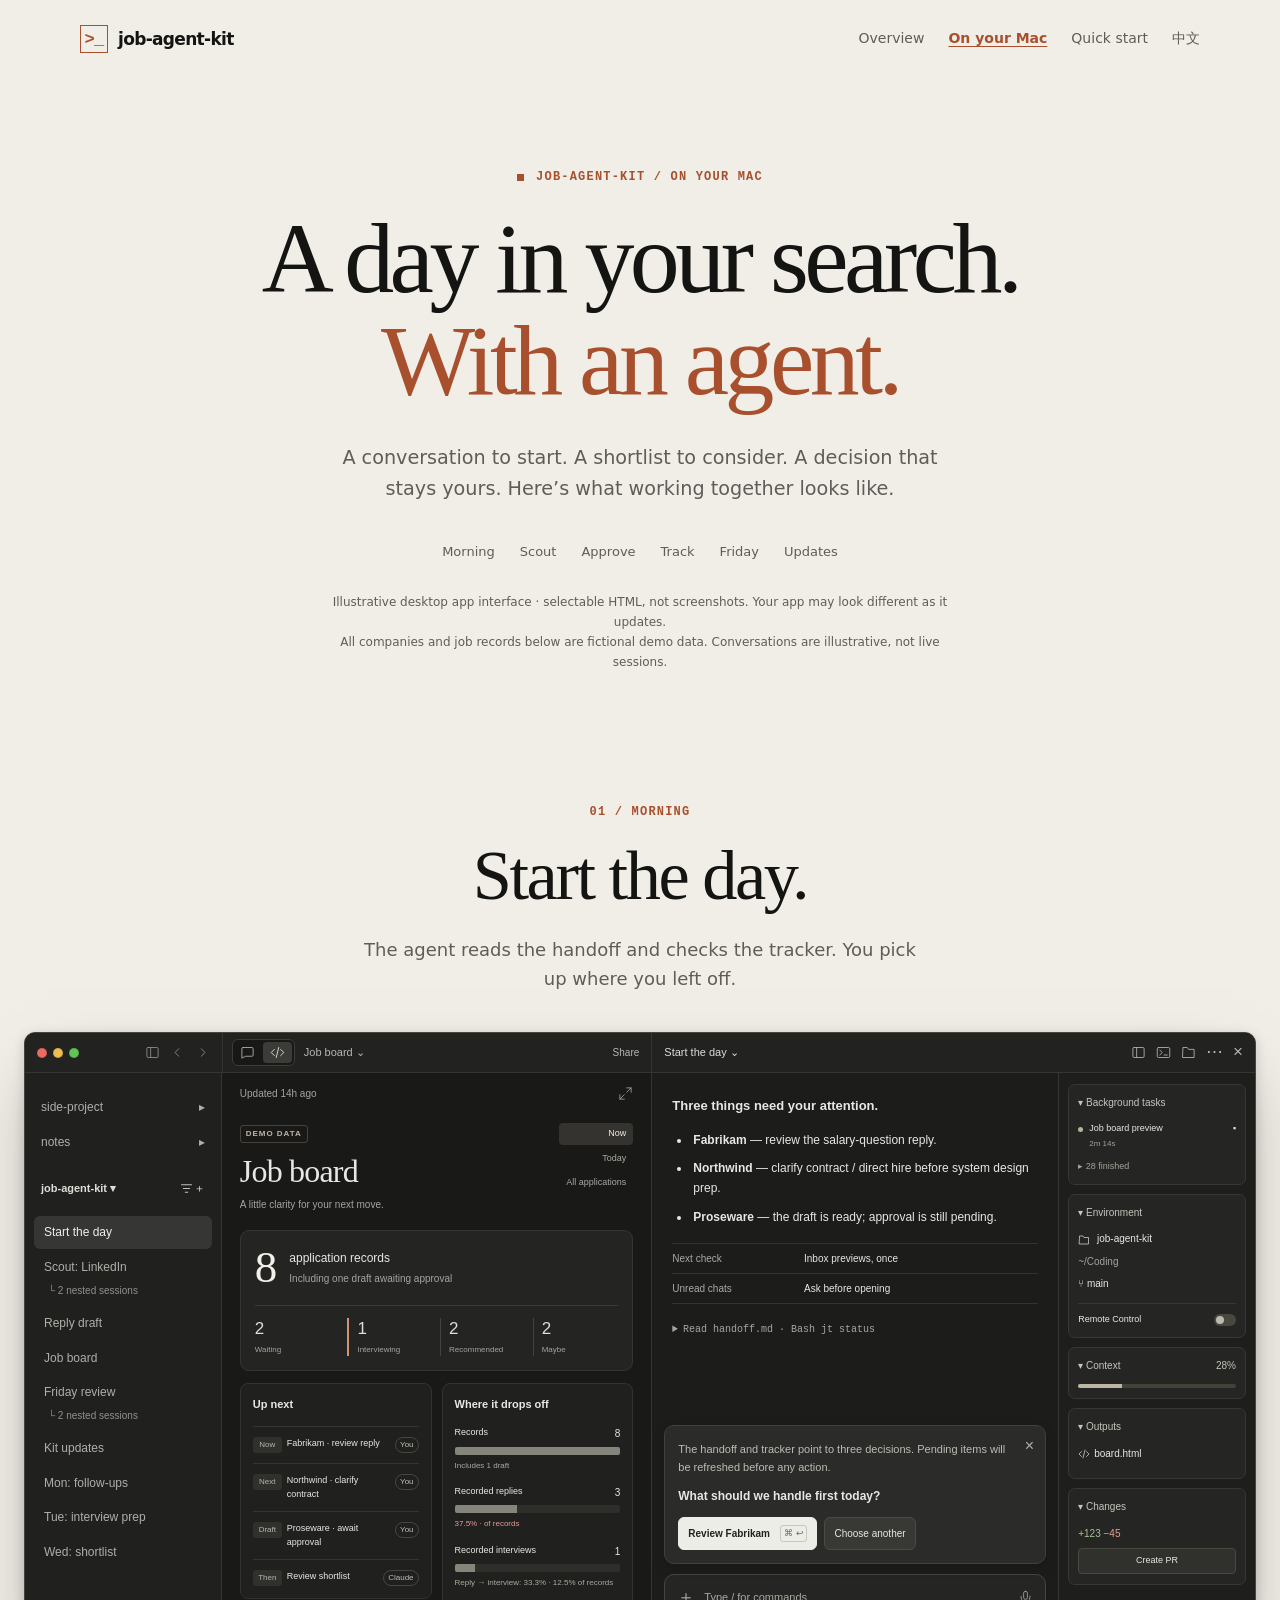
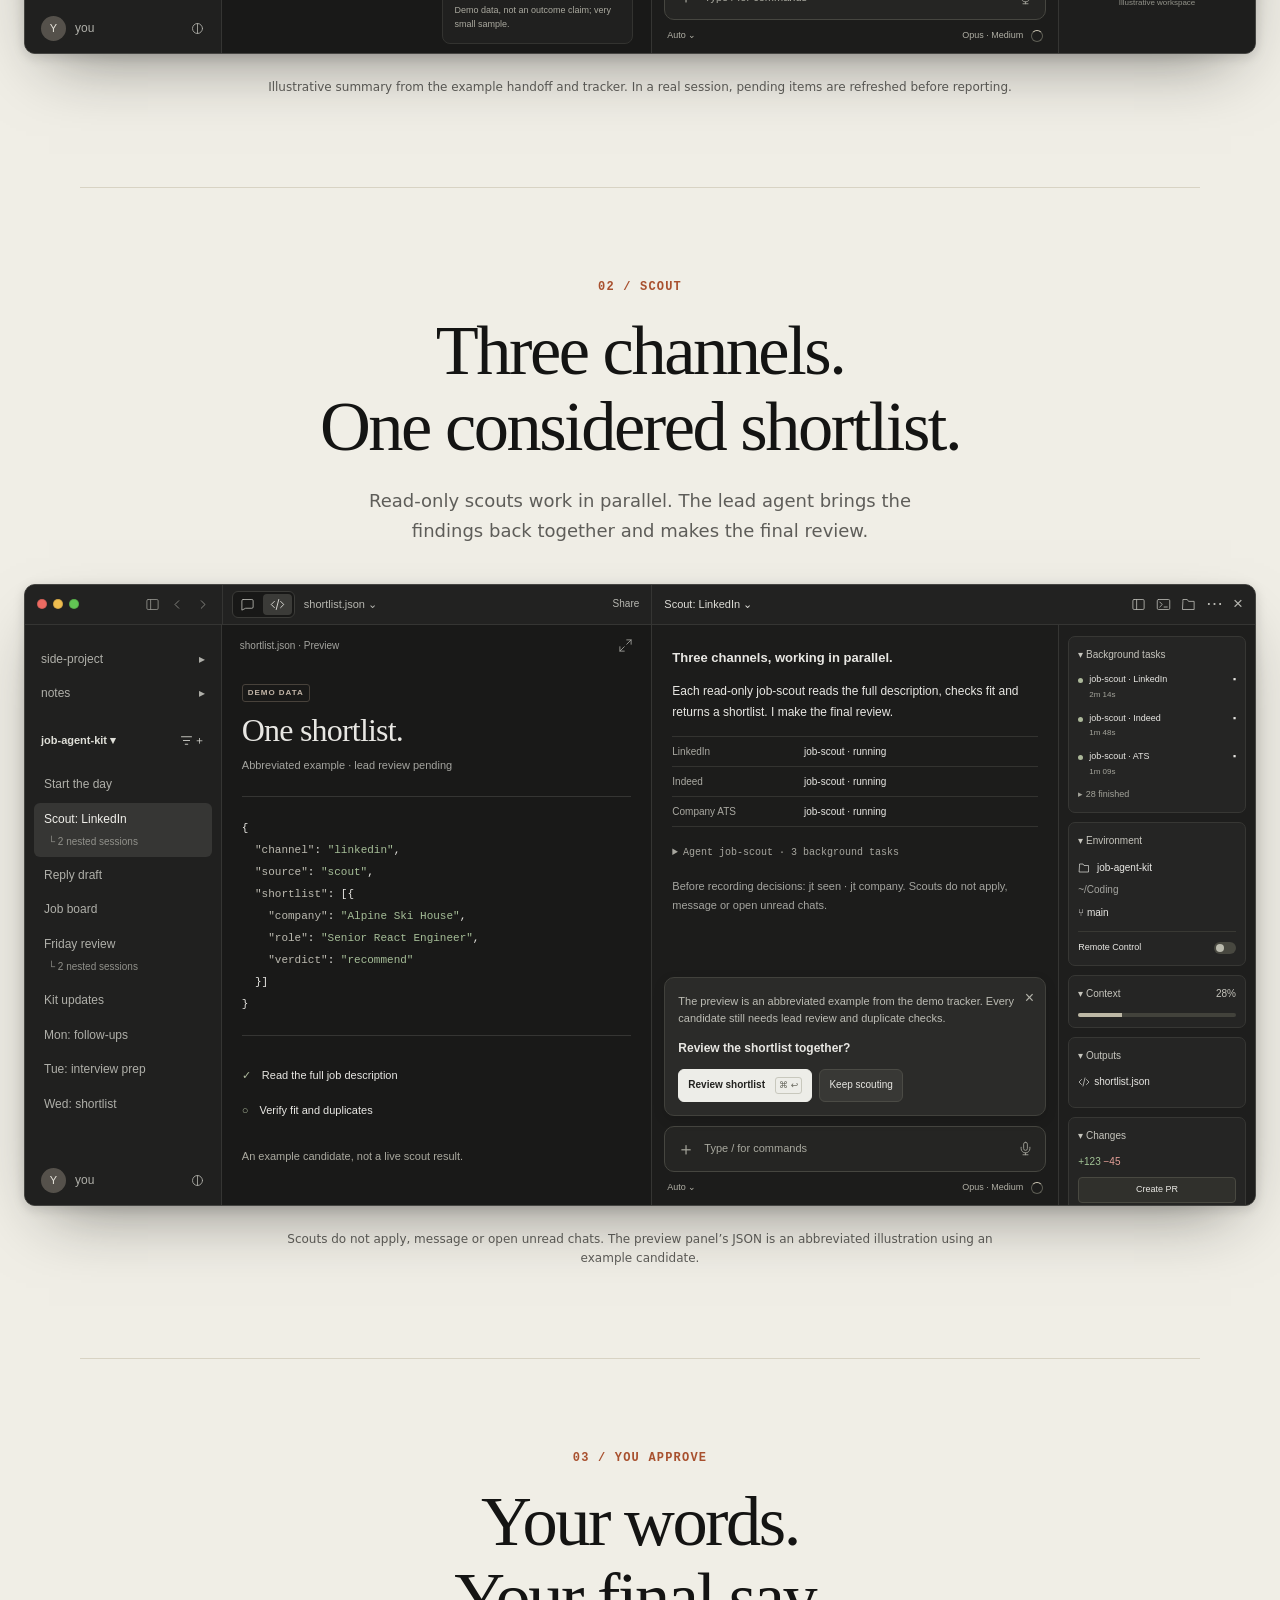
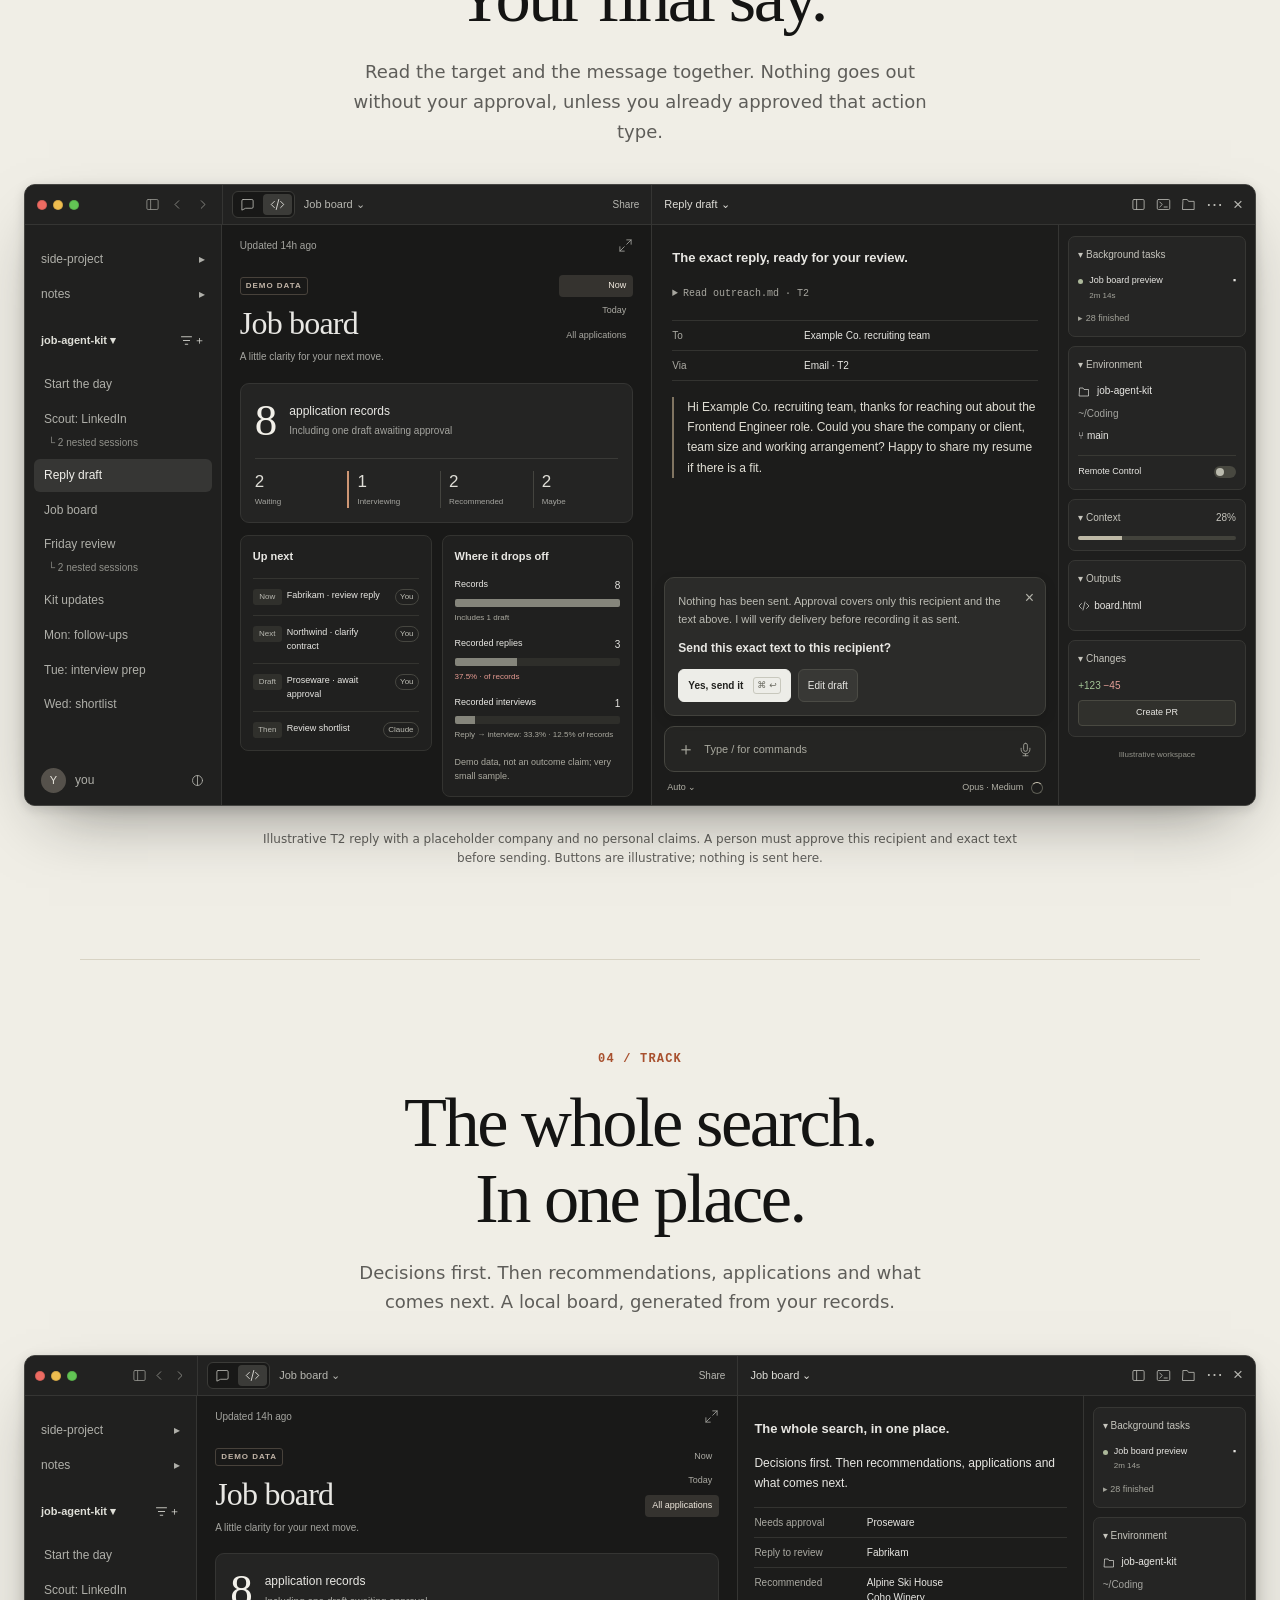
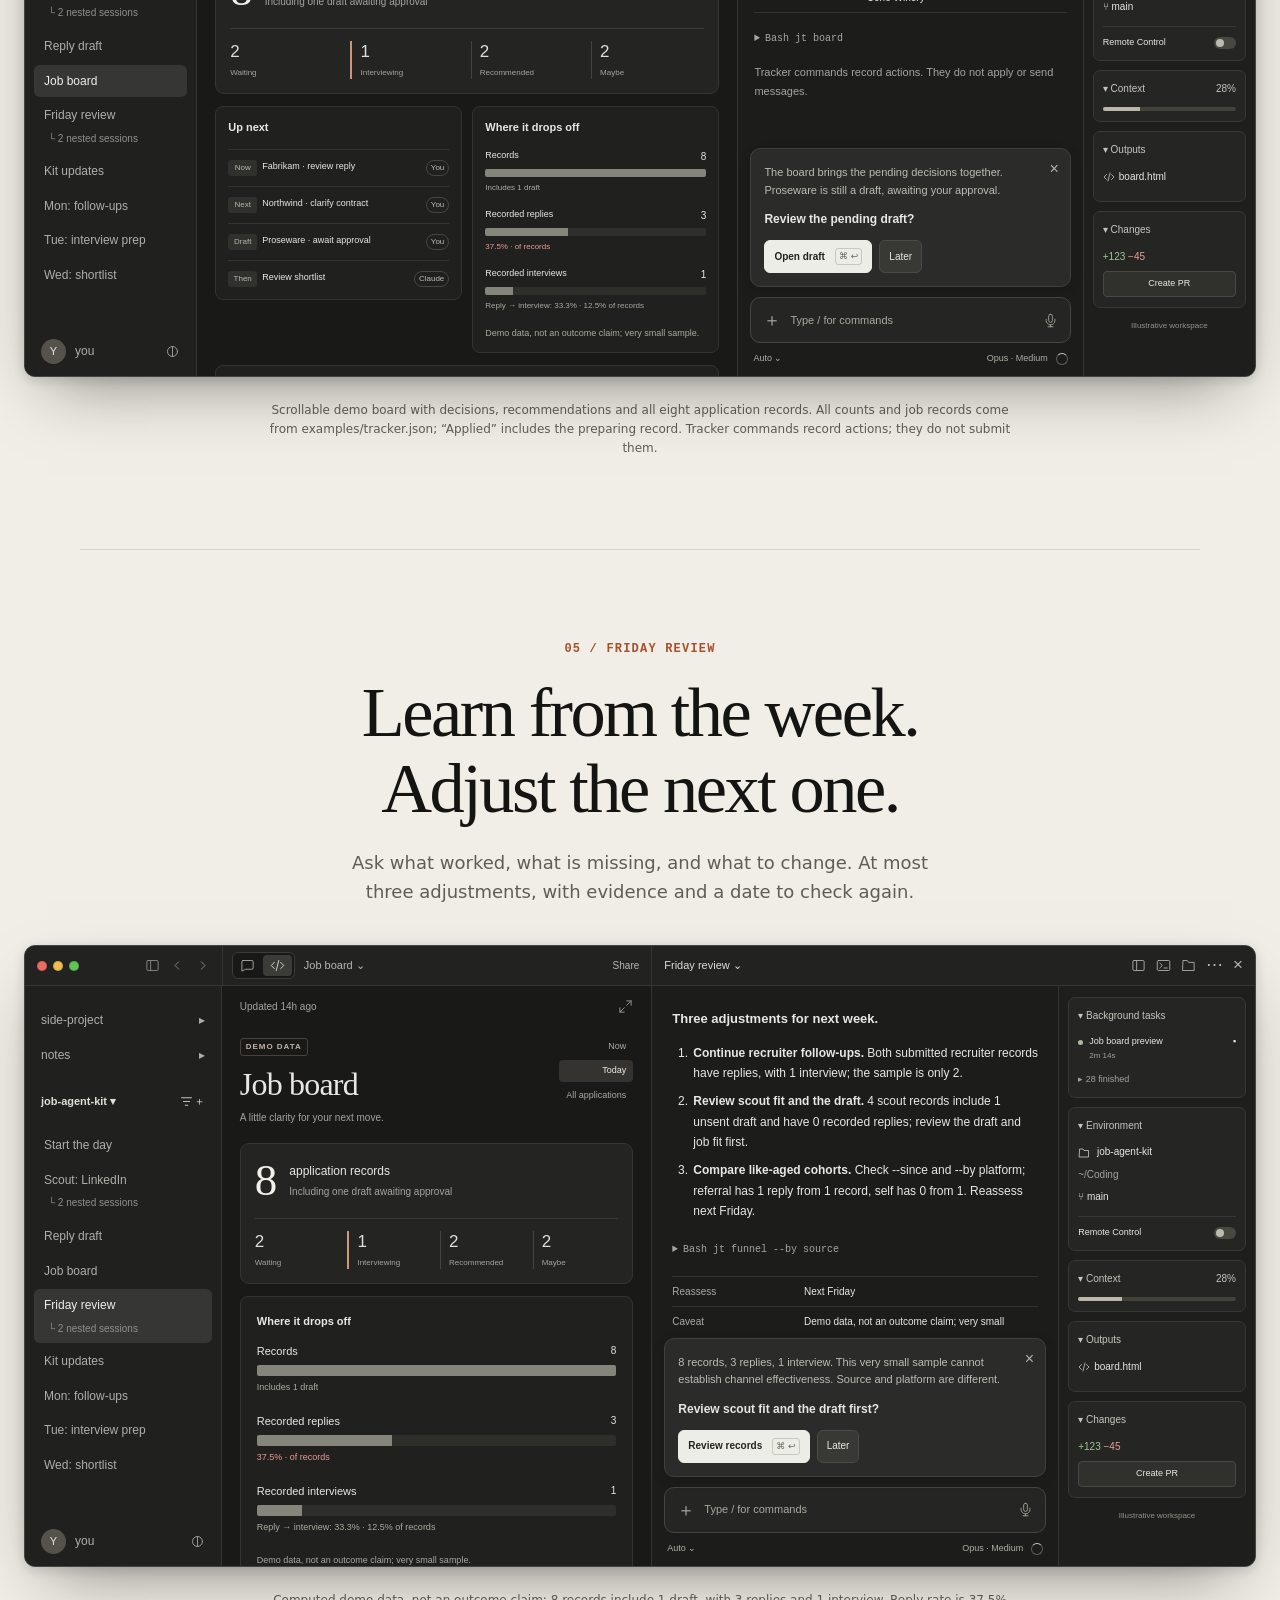
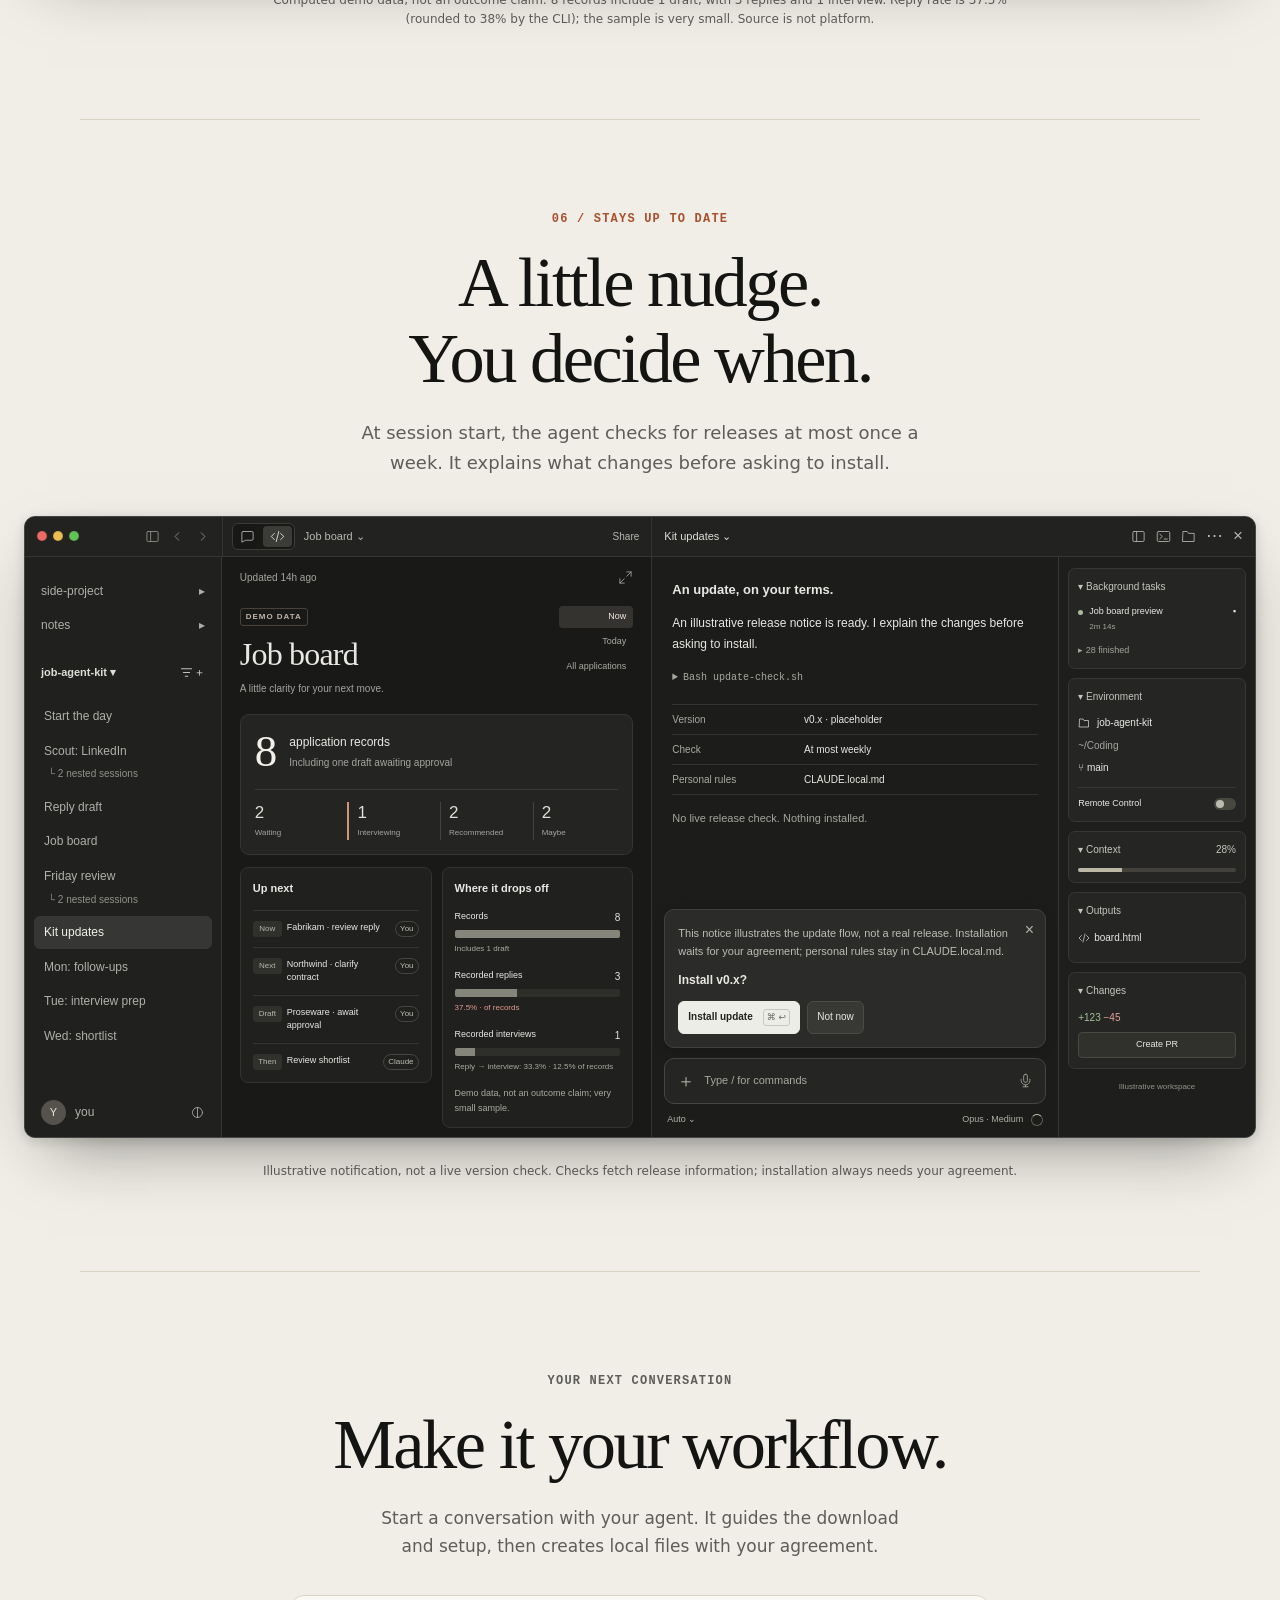
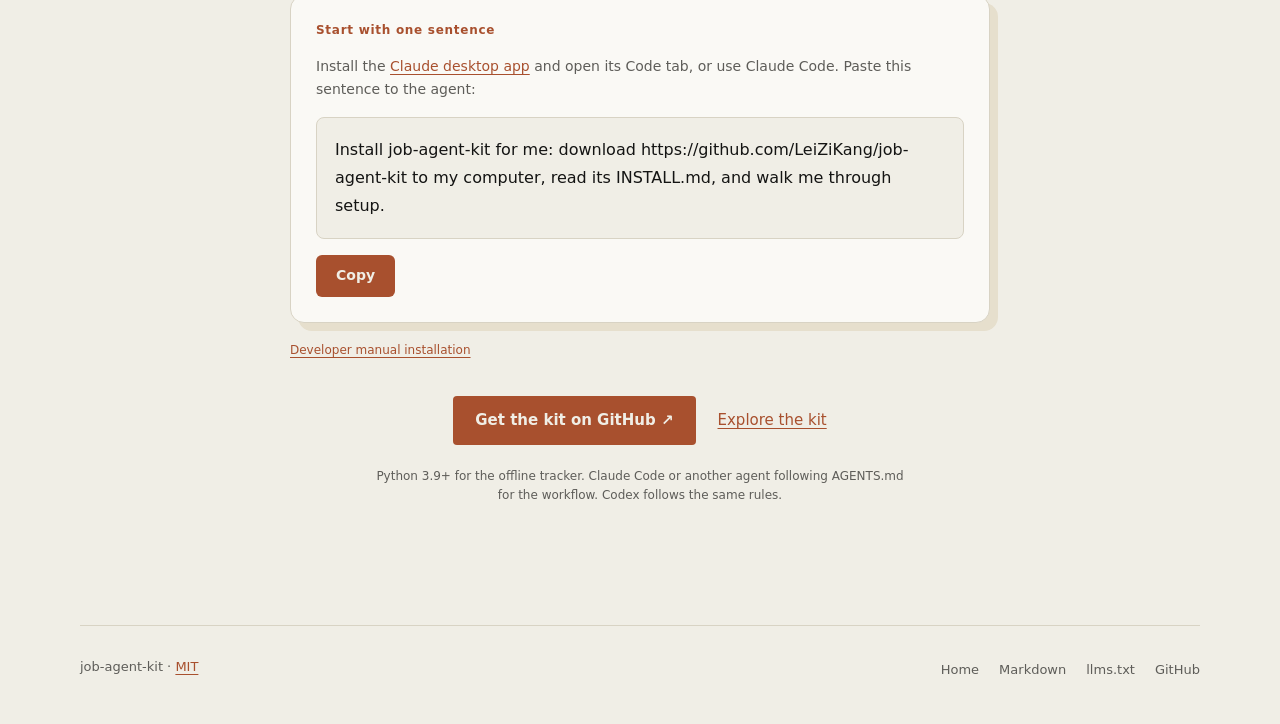
==== commit 96e87a97: "site: fix missing spaces and keep composer visible in showcase windows Co-Authored-By: Claude Opus 5" ====
--- a/site/mac/index.html
+++ b/site/mac/index.html
@@ -79,7 +79,7 @@
 </section>
 <section class="scene" id="review" aria-labelledby="review-title">
 <div class="scene-copy"><p class="kicker">05 / Friday review</p><h2 id="review-title">Learn from the week.<br>Adjust the next one.</h2><p>Ask what worked, what is missing, and what to change. At most three adjustments, with evidence and a date to check again.</p></div>
-<div class="stage review-stage"><div class="window" aria-label="Friday review · illustrative desktop app"><div class="window-bar"><div class="window-controls"><span class="lights" aria-hidden="true"><i></i><i></i><i></i></span><span class="nav-icons"><svg class="ui-icon" viewBox="0 0 24 24" fill="none" stroke="currentColor" stroke-width="1.35" stroke-linecap="round" stroke-linejoin="round" aria-hidden="true"><rect x="3" y="4" width="18" height="16" rx="2"/><path d="M9 4v16"/></svg><svg class="ui-icon" viewBox="0 0 24 24" fill="none" stroke="currentColor" stroke-width="1.35" stroke-linecap="round" stroke-linejoin="round" aria-hidden="true"><path d="m14 6-6 6 6 6"/></svg><svg class="ui-icon" viewBox="0 0 24 24" fill="none" stroke="currentColor" stroke-width="1.35" stroke-linecap="round" stroke-linejoin="round" aria-hidden="true"><path d="m10 6 6 6-6 6"/></svg></span></div><div class="preview-toolbar"><span class="mode-switch" aria-label="Code view selected"><svg class="ui-icon" viewBox="0 0 24 24" fill="none" stroke="currentColor" stroke-width="1.35" stroke-linecap="round" stroke-linejoin="round" aria-hidden="true"><path d="M5 4h14a2 2 0 0 1 2 2v10a2 2 0 0 1-2 2H9l-6 3V6a2 2 0 0 1 2-2Z"/></svg><span class="selected"><svg class="ui-icon" viewBox="0 0 24 24" fill="none" stroke="currentColor" stroke-width="1.35" stroke-linecap="round" stroke-linejoin="round" aria-hidden="true"><path d="m7 7-5 5 5 5m10-10 5 5-5 5M14 4l-4 16"/></svg></span></span><span class="pane-title">Job board ⌄</span><span class="share-label">Share</span></div><div class="chat-toolbar"><span>Friday review ⌄</span><span class="mobile-code">&lt;/&gt;</span></div><div class="utility-icons" aria-hidden="true"><svg class="ui-icon" viewBox="0 0 24 24" fill="none" stroke="currentColor" stroke-width="1.35" stroke-linecap="round" stroke-linejoin="round" aria-hidden="true"><rect x="3" y="4" width="18" height="16" rx="2"/><path d="M9 4v16"/></svg><svg class="ui-icon" viewBox="0 0 24 24" fill="none" stroke="currentColor" stroke-width="1.35" stroke-linecap="round" stroke-linejoin="round" aria-hidden="true"><rect x="2" y="4" width="20" height="16" rx="2"/><path d="m6 8 4 4-4 4m7 0h5"/></svg><svg class="ui-icon" viewBox="0 0 24 24" fill="none" stroke="currentColor" stroke-width="1.35" stroke-linecap="round" stroke-linejoin="round" aria-hidden="true"><path d="M3 7V4h7l2 3h9v13H3Z"/></svg><span>⋯</span><span>×</span></div></div><div class="app-layout"><aside class="app-sidebar" aria-label="Fictional sessions"><div class="project-group">side-project <span>▸</span></div><div class="project-group">notes <span>▸</span></div><div class="project-group expanded"><b>job-agent-kit ▾</b><span><svg class="ui-icon" viewBox="0 0 24 24" fill="none" stroke="currentColor" stroke-width="1.35" stroke-linecap="round" stroke-linejoin="round" aria-hidden="true"><path d="M4 6h16M7 12h10m-7 6h4"/></svg> ＋</span></div><ul><li class="">Start the day</li><li class="">Scout: LinkedIn<small>└ 2 nested sessions</small></li><li class="">Reply draft</li><li class="">Job board</li><li class="active">Friday review<small>└ 2 nested sessions</small></li><li class="">Kit updates</li><li class="">Mon: follow-ups</li><li class="">Tue: interview prep</li><li class="">Wed: shortlist</li></ul><div class="sidebar-foot"><span class="avatar">Y</span><span>you</span><svg class="ui-icon" viewBox="0 0 24 24" fill="none" stroke="currentColor" stroke-width="1.35" stroke-linecap="round" stroke-linejoin="round" aria-hidden="true"><circle cx="12" cy="12" r="8"/><path d="M12 4v16"/></svg></div></aside><section class="preview-panel board-preview" aria-label="Demo job board"><div class="preview-meta"><span>Updated 14h ago</span><svg class="ui-icon" viewBox="0 0 24 24" fill="none" stroke="currentColor" stroke-width="1.35" stroke-linecap="round" stroke-linejoin="round" aria-hidden="true"><path d="M14 3h7v7M21 3l-7 7M10 21H3v-7m0 7 7-7"/></svg></div><div class="board-viewport" tabindex="0" role="region" aria-label="Scrollable demo job board"><div class="board-heading"><div><span class="demo-badge">DEMO DATA</span><h3>Job board</h3><p>A little clarity for your next move.</p></div><div class="board-tabs"><span class="">Now</span><span class="current">Today</span><span class="">All applications</span></div></div><section class="stat-card"><span class="stat-number">8</span><div class="stat-description">application records<small>Including one draft awaiting approval</small></div><div class="mini-metrics"><span><b>2</b>Waiting</span><span class="accent-metric"><b>1</b>Interviewing</span><span><b>2</b>Recommended</span><span><b>2</b>Maybe</span></div></section><section class="board-card funnel-card"><h4>Where it drops off</h4><div class="funnel-row"><span>Records</span><b>8</b><div class="bar-track"><i style="width:100%"></i></div><small>Includes 1 draft</small></div><div class="funnel-row"><span>Recorded replies</span><b>3</b><div class="bar-track"><i style="width:37.5%"></i></div><small class="low-rate">37.5% · of records</small></div><div class="funnel-row"><span>Recorded interviews</span><b>1</b><div class="bar-track"><i style="width:12.5%"></i></div><small>Reply → interview: 33.3% · 12.5% of records</small></div><p class="data-caveat">Demo data, not an outcome claim; very small sample.</p></section><section class="board-card"><h4>Replies by source</h4><p>Recruiter: 2 records, 2 replies, 1 interview. Scout: 4 records, 0 replies, including 1 draft.</p></section><p class="board-source">examples/tracker.json · fictional records</p></div></section><section class="chat-pane" aria-label="Illustrative conversation"><div class="session"><h3>Three adjustments for next week.</h3><ol><li><strong>Continue recruiter follow-ups.</strong>Both submitted recruiter records have replies, with 1 interview; the sample is only 2.</li><li><strong>Review scout fit and the draft.</strong>4 scout records include 1 unsent draft and have 0 recorded replies; review the draft and job fit first.</li><li><strong>Compare like-aged cohorts.</strong>Check --since and --by platform; referral has 1 reply from 1 record, self has 0 from 1. Reassess next Friday.</li></ol><details class="tool-call"><summary>Bash jt funnel --by source</summary><div class="tool-output"><code>python3 bin/jt.py funnel --by source</code><table class="chat-table"><thead><tr><th>Source</th><th>Records</th><th>Replied</th><th>Reply rate</th><th>Interviews</th><th>Rejected</th></tr></thead><tbody><tr><td>scout</td><td>4</td><td>0</td><td class="low-rate">0%</td><td>0</td><td>1</td></tr><tr><td>recruiter</td><td>2</td><td>2</td><td>100%</td><td>1</td><td>0</td></tr><tr><td>referral</td><td>1</td><td>1</td><td>100%</td><td>0</td><td>0</td></tr><tr><td>self</td><td>1</td><td>0</td><td class="low-rate">0%</td><td>0</td><td>0</td></tr><tr><td>Total</td><td>8</td><td>3</td><td>38%</td><td>1</td><td>1</td></tr></tbody></table></div></details><table class="chat-table"><tbody><tr><th scope="row">Reassess</th><td>Next Friday</td></tr><tr><th scope="row">Caveat</th><td>Demo data, not an outcome claim; very small sample.</td></tr></tbody></table></div><div class="chat-bottom"><div class="decision-card"><span class="card-close" aria-hidden="true">×</span><p>8 records, 3 replies, 1 interview. This very small sample cannot establish channel effectiveness. Source and platform are different.</p><strong class="decision-question">Review scout fit and the draft first?</strong><div class="decision-actions"><button type="button" disabled class="decision-primary">Review records<kbd>⌘ ↩</kbd></button><button type="button" disabled>Later</button></div></div><div class="composer" aria-label="Illustrative input, does not send"><span aria-hidden="true">＋</span><span>Type / for commands</span><svg class="ui-icon" viewBox="0 0 24 24" fill="none" stroke="currentColor" stroke-width="1.35" stroke-linecap="round" stroke-linejoin="round" aria-hidden="true"><rect x="9" y="2" width="6" height="13" rx="3"/><path d="M5 10v2a7 7 0 0 0 14 0v-2M12 19v3m-4 0h8"/></svg></div><div class="composer-footer"><span>Auto ⌄</span><span>Opus · Medium <i class="model-ring" aria-hidden="true"></i></span></div></div></section><aside class="info-sidebar" aria-label="Illustrative environment"><section class="info-card"><h4>▾ Background tasks</h4><div class="task-row"><span class="running-dot" aria-hidden="true"></span><span>Job board preview<small>2m 14s</small></span><span aria-hidden="true">▪</span></div><p class="finished">▸ 28 finished</p></section><section class="info-card"><h4>▾ Environment</h4><p><svg class="ui-icon" viewBox="0 0 24 24" fill="none" stroke="currentColor" stroke-width="1.35" stroke-linecap="round" stroke-linejoin="round" aria-hidden="true"><path d="M3 7V4h7l2 3h9v13H3Z"/></svg> job-agent-kit</p><p class="dim">~/Coding</p><p>⑂ main</p><div class="remote-row">Remote Control <span class="toggle" aria-label="Off (illustration)"></span></div></section><section class="info-card"><h4>▾ Context <span>28%</span></h4><div class="context-meter" aria-label="28 percent (illustration)"><i></i></div></section><section class="info-card"><h4>▾ Outputs</h4><p class="output-file"><svg class="ui-icon" viewBox="0 0 24 24" fill="none" stroke="currentColor" stroke-width="1.35" stroke-linecap="round" stroke-linejoin="round" aria-hidden="true"><path d="m7 7-5 5 5 5m10-10 5 5-5 5M14 4l-4 16"/></svg>board.html</p></section><section class="info-card"><h4>▾ Changes</h4><p><span class="added">+123</span> <span class="removed">−45</span></p><button type="button" disabled class="pr-button">Create PR</button></section><p class="chrome-note">Illustrative workspace</p></aside></div></div></div>
+<div class="stage review-stage"><div class="window" aria-label="Friday review · illustrative desktop app"><div class="window-bar"><div class="window-controls"><span class="lights" aria-hidden="true"><i></i><i></i><i></i></span><span class="nav-icons"><svg class="ui-icon" viewBox="0 0 24 24" fill="none" stroke="currentColor" stroke-width="1.35" stroke-linecap="round" stroke-linejoin="round" aria-hidden="true"><rect x="3" y="4" width="18" height="16" rx="2"/><path d="M9 4v16"/></svg><svg class="ui-icon" viewBox="0 0 24 24" fill="none" stroke="currentColor" stroke-width="1.35" stroke-linecap="round" stroke-linejoin="round" aria-hidden="true"><path d="m14 6-6 6 6 6"/></svg><svg class="ui-icon" viewBox="0 0 24 24" fill="none" stroke="currentColor" stroke-width="1.35" stroke-linecap="round" stroke-linejoin="round" aria-hidden="true"><path d="m10 6 6 6-6 6"/></svg></span></div><div class="preview-toolbar"><span class="mode-switch" aria-label="Code view selected"><svg class="ui-icon" viewBox="0 0 24 24" fill="none" stroke="currentColor" stroke-width="1.35" stroke-linecap="round" stroke-linejoin="round" aria-hidden="true"><path d="M5 4h14a2 2 0 0 1 2 2v10a2 2 0 0 1-2 2H9l-6 3V6a2 2 0 0 1 2-2Z"/></svg><span class="selected"><svg class="ui-icon" viewBox="0 0 24 24" fill="none" stroke="currentColor" stroke-width="1.35" stroke-linecap="round" stroke-linejoin="round" aria-hidden="true"><path d="m7 7-5 5 5 5m10-10 5 5-5 5M14 4l-4 16"/></svg></span></span><span class="pane-title">Job board ⌄</span><span class="share-label">Share</span></div><div class="chat-toolbar"><span>Friday review ⌄</span><span class="mobile-code">&lt;/&gt;</span></div><div class="utility-icons" aria-hidden="true"><svg class="ui-icon" viewBox="0 0 24 24" fill="none" stroke="currentColor" stroke-width="1.35" stroke-linecap="round" stroke-linejoin="round" aria-hidden="true"><rect x="3" y="4" width="18" height="16" rx="2"/><path d="M9 4v16"/></svg><svg class="ui-icon" viewBox="0 0 24 24" fill="none" stroke="currentColor" stroke-width="1.35" stroke-linecap="round" stroke-linejoin="round" aria-hidden="true"><rect x="2" y="4" width="20" height="16" rx="2"/><path d="m6 8 4 4-4 4m7 0h5"/></svg><svg class="ui-icon" viewBox="0 0 24 24" fill="none" stroke="currentColor" stroke-width="1.35" stroke-linecap="round" stroke-linejoin="round" aria-hidden="true"><path d="M3 7V4h7l2 3h9v13H3Z"/></svg><span>⋯</span><span>×</span></div></div><div class="app-layout"><aside class="app-sidebar" aria-label="Fictional sessions"><div class="project-group">side-project <span>▸</span></div><div class="project-group">notes <span>▸</span></div><div class="project-group expanded"><b>job-agent-kit ▾</b><span><svg class="ui-icon" viewBox="0 0 24 24" fill="none" stroke="currentColor" stroke-width="1.35" stroke-linecap="round" stroke-linejoin="round" aria-hidden="true"><path d="M4 6h16M7 12h10m-7 6h4"/></svg> ＋</span></div><ul><li class="">Start the day</li><li class="">Scout: LinkedIn<small>└ 2 nested sessions</small></li><li class="">Reply draft</li><li class="">Job board</li><li class="active">Friday review<small>└ 2 nested sessions</small></li><li class="">Kit updates</li><li class="">Mon: follow-ups</li><li class="">Tue: interview prep</li><li class="">Wed: shortlist</li></ul><div class="sidebar-foot"><span class="avatar">Y</span><span>you</span><svg class="ui-icon" viewBox="0 0 24 24" fill="none" stroke="currentColor" stroke-width="1.35" stroke-linecap="round" stroke-linejoin="round" aria-hidden="true"><circle cx="12" cy="12" r="8"/><path d="M12 4v16"/></svg></div></aside><section class="preview-panel board-preview" aria-label="Demo job board"><div class="preview-meta"><span>Updated 14h ago</span><svg class="ui-icon" viewBox="0 0 24 24" fill="none" stroke="currentColor" stroke-width="1.35" stroke-linecap="round" stroke-linejoin="round" aria-hidden="true"><path d="M14 3h7v7M21 3l-7 7M10 21H3v-7m0 7 7-7"/></svg></div><div class="board-viewport" tabindex="0" role="region" aria-label="Scrollable demo job board"><div class="board-heading"><div><span class="demo-badge">DEMO DATA</span><h3>Job board</h3><p>A little clarity for your next move.</p></div><div class="board-tabs"><span class="">Now</span><span class="current">Today</span><span class="">All applications</span></div></div><section class="stat-card"><span class="stat-number">8</span><div class="stat-description">application records<small>Including one draft awaiting approval</small></div><div class="mini-metrics"><span><b>2</b>Waiting</span><span class="accent-metric"><b>1</b>Interviewing</span><span><b>2</b>Recommended</span><span><b>2</b>Maybe</span></div></section><section class="board-card funnel-card"><h4>Where it drops off</h4><div class="funnel-row"><span>Records</span><b>8</b><div class="bar-track"><i style="width:100%"></i></div><small>Includes 1 draft</small></div><div class="funnel-row"><span>Recorded replies</span><b>3</b><div class="bar-track"><i style="width:37.5%"></i></div><small class="low-rate">37.5% · of records</small></div><div class="funnel-row"><span>Recorded interviews</span><b>1</b><div class="bar-track"><i style="width:12.5%"></i></div><small>Reply → interview: 33.3% · 12.5% of records</small></div><p class="data-caveat">Demo data, not an outcome claim; very small sample.</p></section><section class="board-card"><h4>Replies by source</h4><p>Recruiter: 2 records, 2 replies, 1 interview. Scout: 4 records, 0 replies, including 1 draft.</p></section><p class="board-source">examples/tracker.json · fictional records</p></div></section><section class="chat-pane" aria-label="Illustrative conversation"><div class="session"><h3>Three adjustments for next week.</h3><ol><li><strong>Continue recruiter follow-ups.</strong> Both submitted recruiter records have replies, with 1 interview; the sample is only 2.</li><li><strong>Review scout fit and the draft.</strong> 4 scout records include 1 unsent draft and have 0 recorded replies; review the draft and job fit first.</li><li><strong>Compare like-aged cohorts.</strong> Check --since and --by platform; referral has 1 reply from 1 record, self has 0 from 1. Reassess next Friday.</li></ol><details class="tool-call"><summary>Bash jt funnel --by source</summary><div class="tool-output"><code>python3 bin/jt.py funnel --by source</code><table class="chat-table"><thead><tr><th>Source</th><th>Records</th><th>Replied</th><th>Reply rate</th><th>Interviews</th><th>Rejected</th></tr></thead><tbody><tr><td>scout</td><td>4</td><td>0</td><td class="low-rate">0%</td><td>0</td><td>1</td></tr><tr><td>recruiter</td><td>2</td><td>2</td><td>100%</td><td>1</td><td>0</td></tr><tr><td>referral</td><td>1</td><td>1</td><td>100%</td><td>0</td><td>0</td></tr><tr><td>self</td><td>1</td><td>0</td><td class="low-rate">0%</td><td>0</td><td>0</td></tr><tr><td>Total</td><td>8</td><td>3</td><td>38%</td><td>1</td><td>1</td></tr></tbody></table></div></details><table class="chat-table"><tbody><tr><th scope="row">Reassess</th><td>Next Friday</td></tr><tr><th scope="row">Caveat</th><td>Demo data, not an outcome claim; very small sample.</td></tr></tbody></table></div><div class="chat-bottom"><div class="decision-card"><span class="card-close" aria-hidden="true">×</span><p>8 records, 3 replies, 1 interview. This very small sample cannot establish channel effectiveness. Source and platform are different.</p><strong class="decision-question">Review scout fit and the draft first?</strong><div class="decision-actions"><button type="button" disabled class="decision-primary">Review records<kbd>⌘ ↩</kbd></button><button type="button" disabled>Later</button></div></div><div class="composer" aria-label="Illustrative input, does not send"><span aria-hidden="true">＋</span><span>Type / for commands</span><svg class="ui-icon" viewBox="0 0 24 24" fill="none" stroke="currentColor" stroke-width="1.35" stroke-linecap="round" stroke-linejoin="round" aria-hidden="true"><rect x="9" y="2" width="6" height="13" rx="3"/><path d="M5 10v2a7 7 0 0 0 14 0v-2M12 19v3m-4 0h8"/></svg></div><div class="composer-footer"><span>Auto ⌄</span><span>Opus · Medium <i class="model-ring" aria-hidden="true"></i></span></div></div></section><aside class="info-sidebar" aria-label="Illustrative environment"><section class="info-card"><h4>▾ Background tasks</h4><div class="task-row"><span class="running-dot" aria-hidden="true"></span><span>Job board preview<small>2m 14s</small></span><span aria-hidden="true">▪</span></div><p class="finished">▸ 28 finished</p></section><section class="info-card"><h4>▾ Environment</h4><p><svg class="ui-icon" viewBox="0 0 24 24" fill="none" stroke="currentColor" stroke-width="1.35" stroke-linecap="round" stroke-linejoin="round" aria-hidden="true"><path d="M3 7V4h7l2 3h9v13H3Z"/></svg> job-agent-kit</p><p class="dim">~/Coding</p><p>⑂ main</p><div class="remote-row">Remote Control <span class="toggle" aria-label="Off (illustration)"></span></div></section><section class="info-card"><h4>▾ Context <span>28%</span></h4><div class="context-meter" aria-label="28 percent (illustration)"><i></i></div></section><section class="info-card"><h4>▾ Outputs</h4><p class="output-file"><svg class="ui-icon" viewBox="0 0 24 24" fill="none" stroke="currentColor" stroke-width="1.35" stroke-linecap="round" stroke-linejoin="round" aria-hidden="true"><path d="m7 7-5 5 5 5m10-10 5 5-5 5M14 4l-4 16"/></svg>board.html</p></section><section class="info-card"><h4>▾ Changes</h4><p><span class="added">+123</span> <span class="removed">−45</span></p><button type="button" disabled class="pr-button">Create PR</button></section><p class="chrome-note">Illustrative workspace</p></aside></div></div></div>
 <p class="scene-caption">Computed demo data, not an outcome claim: 8 records include 1 draft, with 3 replies and 1 interview. Reply rate is 37.5% (rounded to 38% by the CLI); the sample is very small. Source is not platform.</p>
 </section>
 <section class="scene" id="updates" aria-labelledby="updates-title">
--- a/site/assets/mac.css
+++ b/site/assets/mac.css
@@ -65,7 +65,7 @@
 .chat-table{width:100%;border-collapse:collapse;font-size:10px;line-height:1.5;margin:14px 0}.chat-table th,.chat-table td{padding:7px 0;border-block:1px solid #333330;text-align:left;vertical-align:top}.chat-table th{width:36%;font-weight:400;color:#aaa9a2;padding-right:12px}
 .window .tool-call{padding:0;margin:12px 0;border:0;color:#a7a69f}.window .tool-call summary{font:10px/1.6 ui-monospace,monospace;min-height:24px;padding:4px 0}.tool-output{font-size:10px;padding:7px 0 7px 13px;color:#c5c4bc;overflow-wrap:anywhere}
 .draft{border-left:2px solid #807461;padding:0 0 0 13px;margin:16px 0 4px;font-size:12px;color:#e1dfd5}.draft p:last-child{margin-bottom:0}
-.chat-bottom{margin-top:auto;padding:0 12px 10px}.decision-card{position:relative;background:#2b2b29;border:1px solid #41413c;border-radius:10px;padding:15px 13px 13px;margin:0 0 10px;box-shadow:0 4px 12px #0002}.decision-card p{color:#bcbcb4;font-size:11px;line-height:1.6;padding-right:12px;margin-bottom:11px}.card-close{position:absolute;right:11px;top:8px;color:#b4b4ab;font-size:16px}.decision-question{display:block;font-size:12px;line-height:1.5;font-weight:600;margin-bottom:12px}.decision-actions{display:flex;flex-wrap:wrap;gap:7px}.window .decision-actions button{border:1px solid #4b4b45;border-radius:6px;padding:7px 9px;background:#383835;font-size:10px;line-height:1.4}.window .decision-actions .decision-primary{background:#edede8;color:#22221f;border-color:#edede8;font-weight:600;display:flex;align-items:center;gap:10px}.decision-primary kbd{font:9px/1.2 system-ui,sans-serif;color:#69695f;border:1px solid #c8c8bd;border-radius:3px;padding:2px 3px;white-space:nowrap}
+.chat-bottom{margin-top:auto;padding:8px 12px 10px;position:sticky;bottom:0;background:var(--window)}.decision-card{position:relative;background:#2b2b29;border:1px solid #41413c;border-radius:10px;padding:15px 13px 13px;margin:0 0 10px;box-shadow:0 4px 12px #0002}.decision-card p{color:#bcbcb4;font-size:11px;line-height:1.6;padding-right:12px;margin-bottom:11px}.card-close{position:absolute;right:11px;top:8px;color:#b4b4ab;font-size:16px}.decision-question{display:block;font-size:12px;line-height:1.5;font-weight:600;margin-bottom:12px}.decision-actions{display:flex;flex-wrap:wrap;gap:7px}.window .decision-actions button{border:1px solid #4b4b45;border-radius:6px;padding:7px 9px;background:#383835;font-size:10px;line-height:1.4}.window .decision-actions .decision-primary{background:#edede8;color:#22221f;border-color:#edede8;font-weight:600;display:flex;align-items:center;gap:10px}.decision-primary kbd{font:9px/1.2 system-ui,sans-serif;color:#69695f;border:1px solid #c8c8bd;border-radius:3px;padding:2px 3px;white-space:nowrap}
 .composer{display:flex;align-items:center;gap:9px;padding:13px 12px;border:1px solid #464640;border-radius:10px;background:#252523;color:#a9a99f;font-size:11px}.composer>.ui-icon{margin-left:auto}.composer>span:first-child{font-size:18px;line-height:1}.composer-footer{display:flex;justify-content:space-between;color:#b0afa5;font-size:9px;padding:9px 3px 0}.composer-footer>span:last-child{display:flex;align-items:center;gap:8px}.model-ring{width:12px;height:12px;border:1.5px solid #5d5d54;border-top-color:#d0c9b6;border-radius:50%;display:inline-block}
 .info-sidebar{padding:11px 9px;background:#1e1e1d;border-left:1px solid var(--window-edge);overflow:auto;scrollbar-width:thin}.info-card{background:#252524;border:1px solid #373734;border-radius:7px;padding:10px 9px;margin-bottom:9px;font-size:10px}.info-card h4{font-size:10px;font-weight:500;margin:0 0 11px;color:#c6c5bd;display:flex;justify-content:space-between}.info-card p{margin:7px 0;font-size:10px}.info-card .ui-icon{width:12px;height:12px;margin-right:4px}.task-row{display:flex;align-items:flex-start;gap:6px;font-size:9px;margin-bottom:10px}.task-row>span:nth-child(2){flex:1}.task-row small{display:block;color:#a4a49b;font-size:8px;margin-top:2px}.running-dot{width:5px;height:5px;border-radius:50%;background:#acb89a;margin-top:5px;flex:none}.info-card .finished{color:#a3a39a;font-size:9px;margin:6px 0 0}.remote-row{display:flex;justify-content:space-between;align-items:center;border-top:1px solid #393934;padding-top:9px;margin-top:11px;font-size:9px}.toggle{width:22px;height:12px;background:#484840;border-radius:8px;padding:2px;display:inline-flex;flex:none}.toggle:before{content:"";height:8px;width:8px;border-radius:50%;background:#bbbbae}.context-meter{height:4px;border-radius:3px;background:#42423b;overflow:hidden}.context-meter i{display:block;width:28%;height:100%;background:#bdb8a5}.output-file{overflow-wrap:anywhere}.added{color:#a3c497}.removed{color:#e4a098}.window .pr-button{display:block;width:100%;padding:5px;border-radius:4px;background:#30302c;border:1px solid #494941;font-size:9px}.window .chrome-note{color:#93938a;font-size:8px;text-align:center;margin-top:12px}
 .track-stage .window{--columns:14% 44% 28% 14%}.track-stage .session{padding-inline:16px}.track-stage .window-controls{padding-inline:10px;gap:6px}.track-stage .nav-icons{gap:5px}.review-stage .funnel-card{padding:16px}.review-stage .funnel-row{font-size:11px;margin-bottom:18px}.review-stage .bar-track{height:11px}.review-stage .funnel-row small{font-size:9px}
